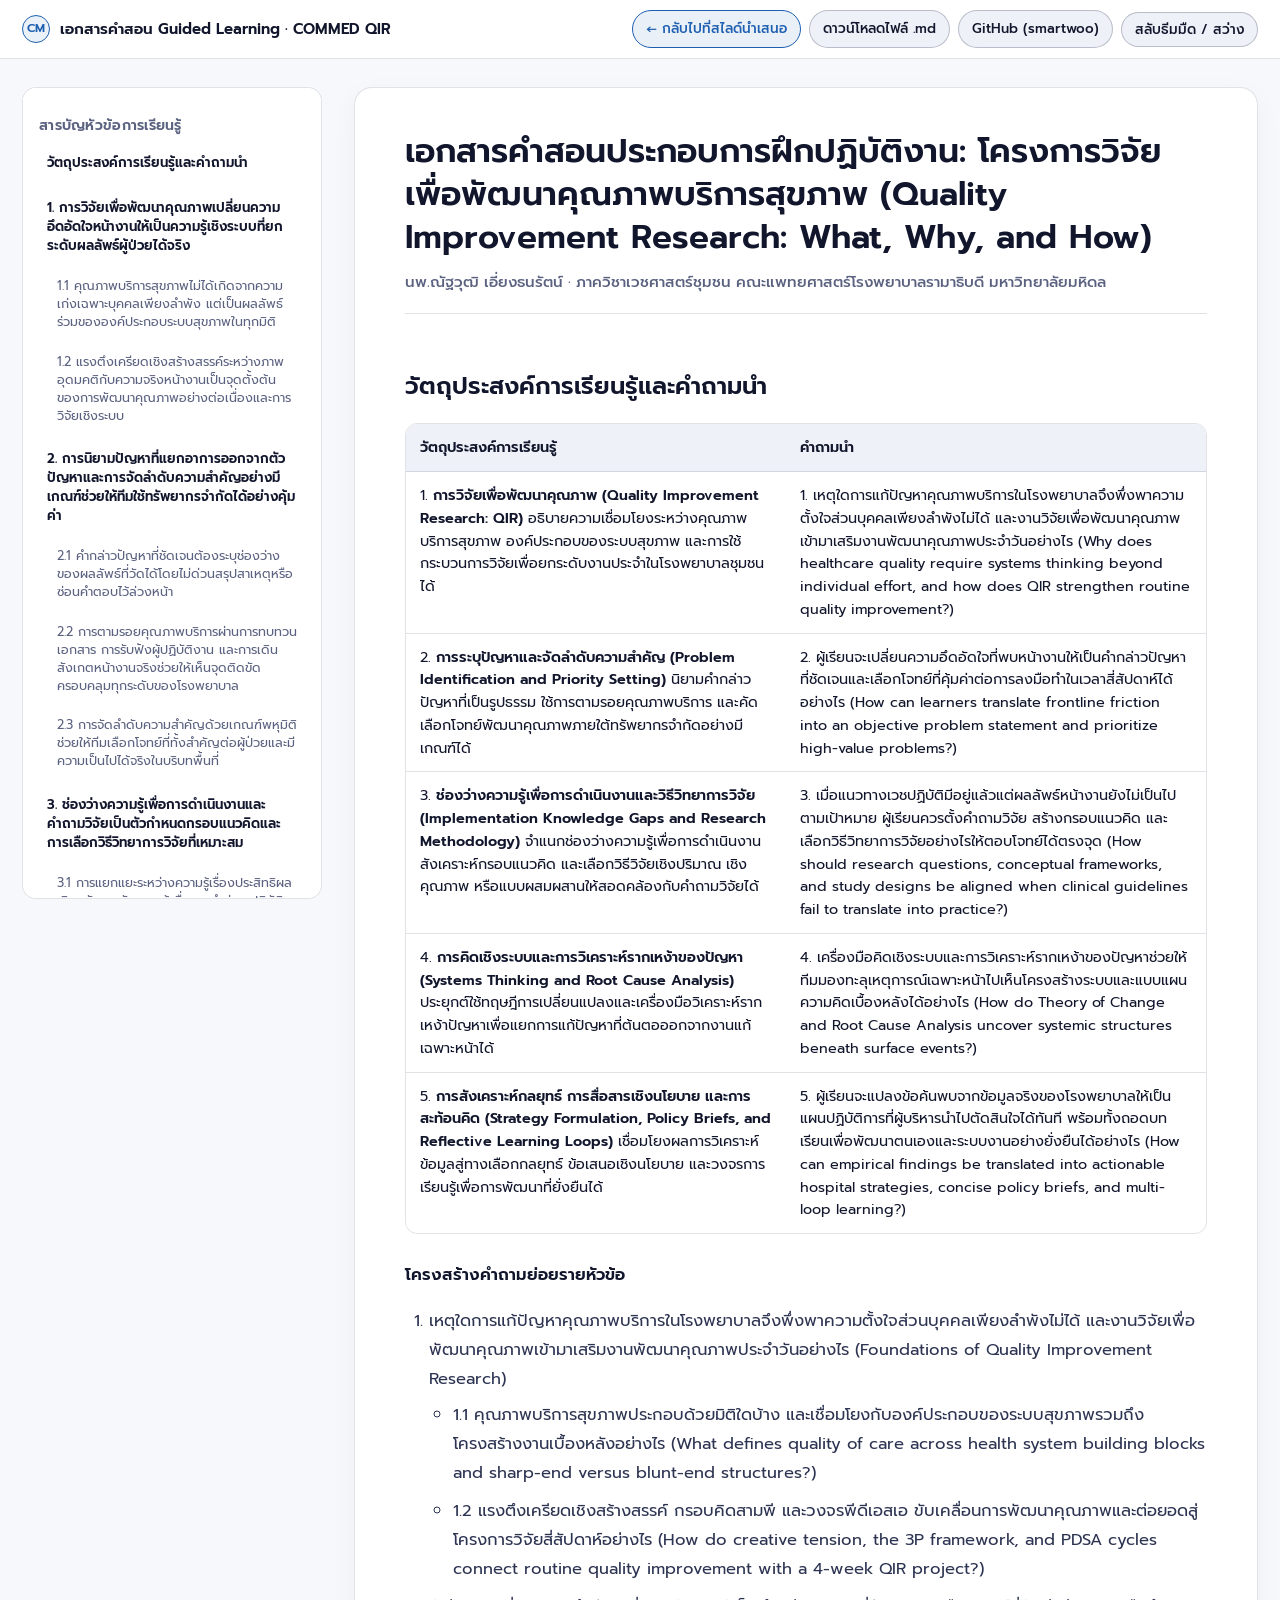
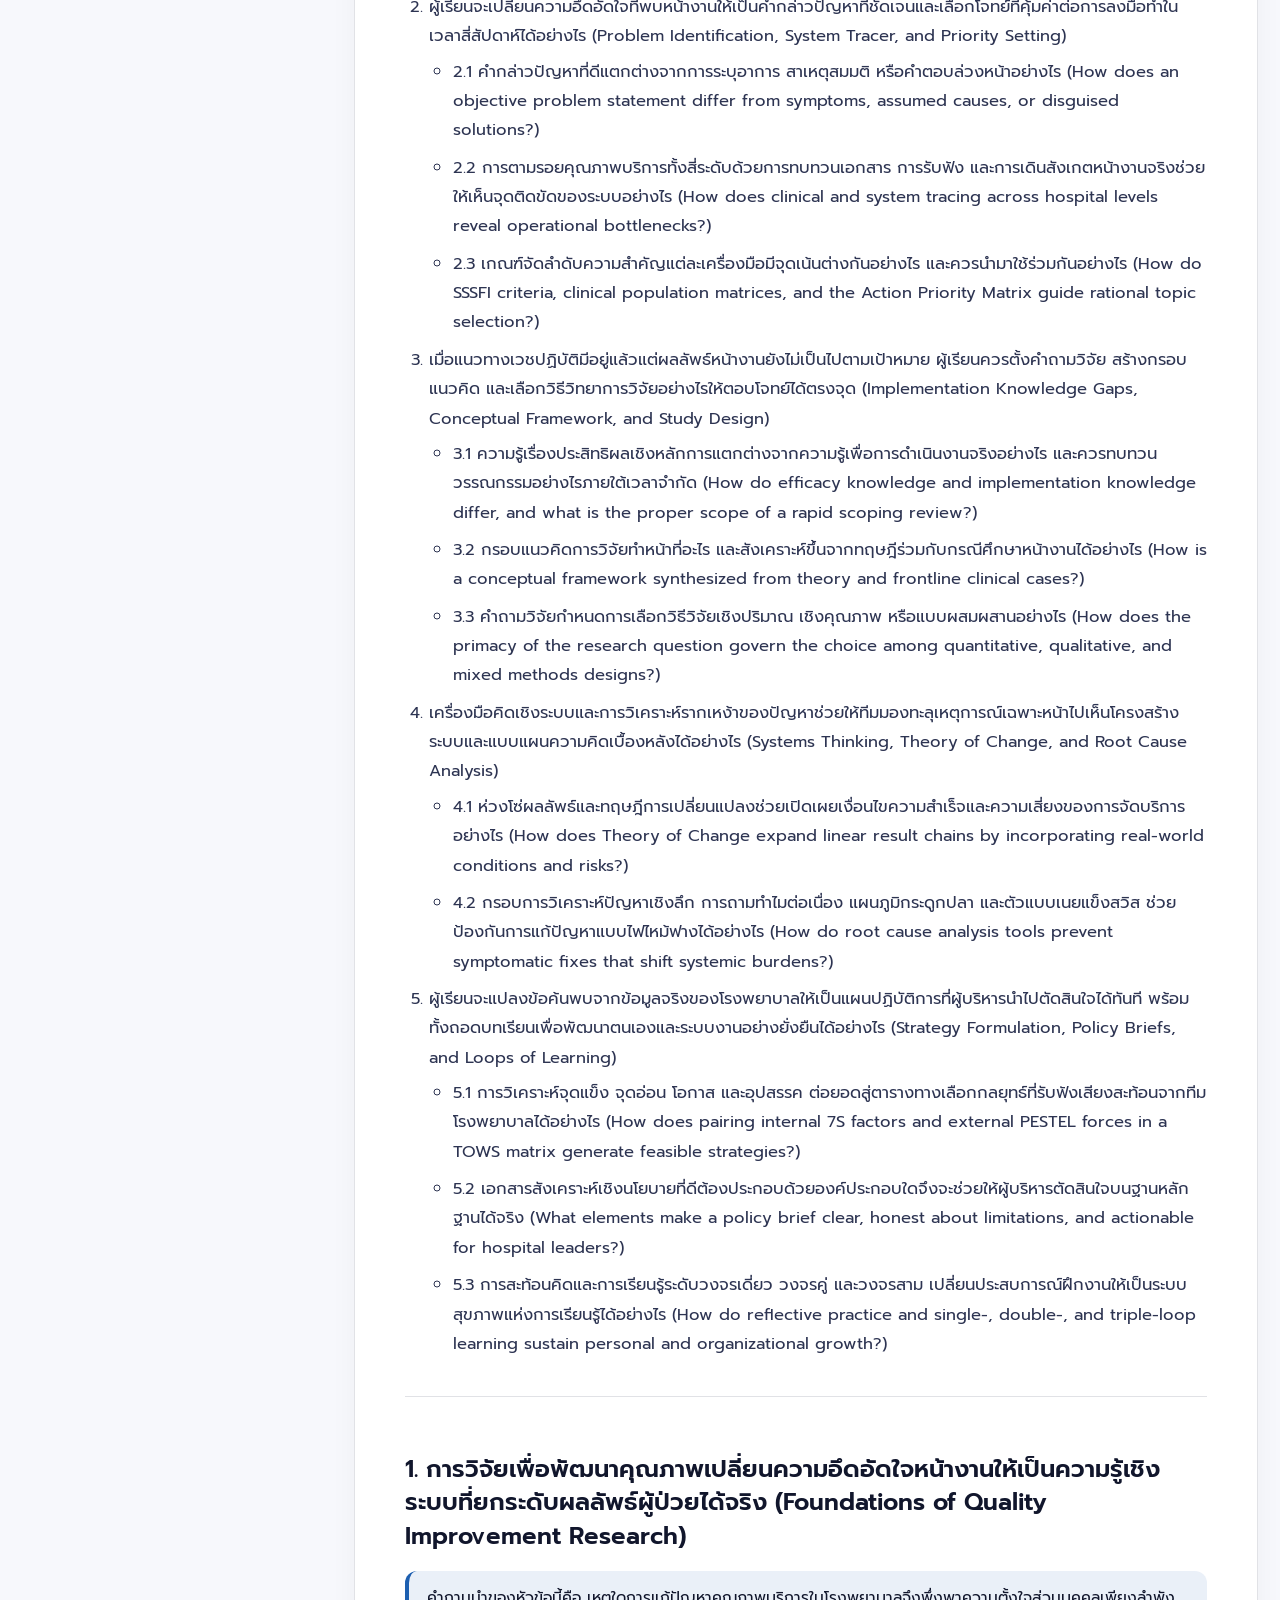
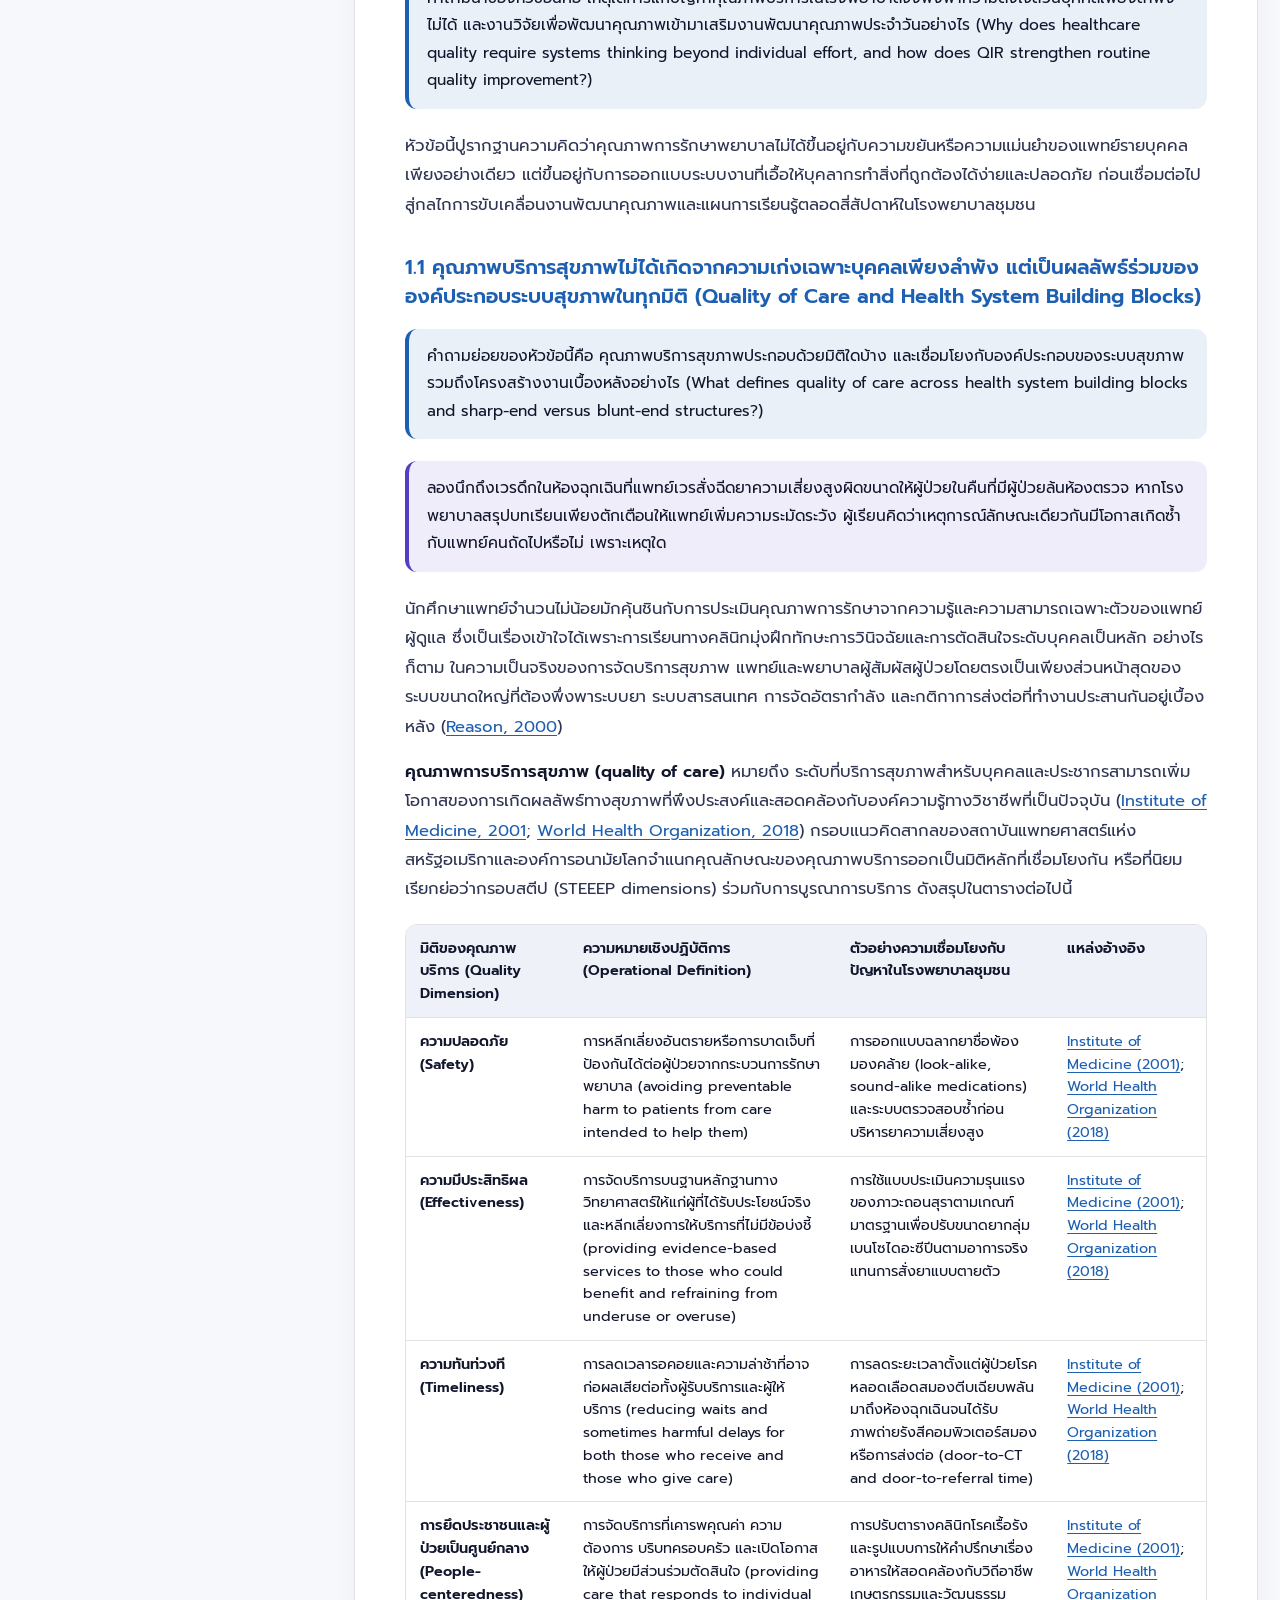
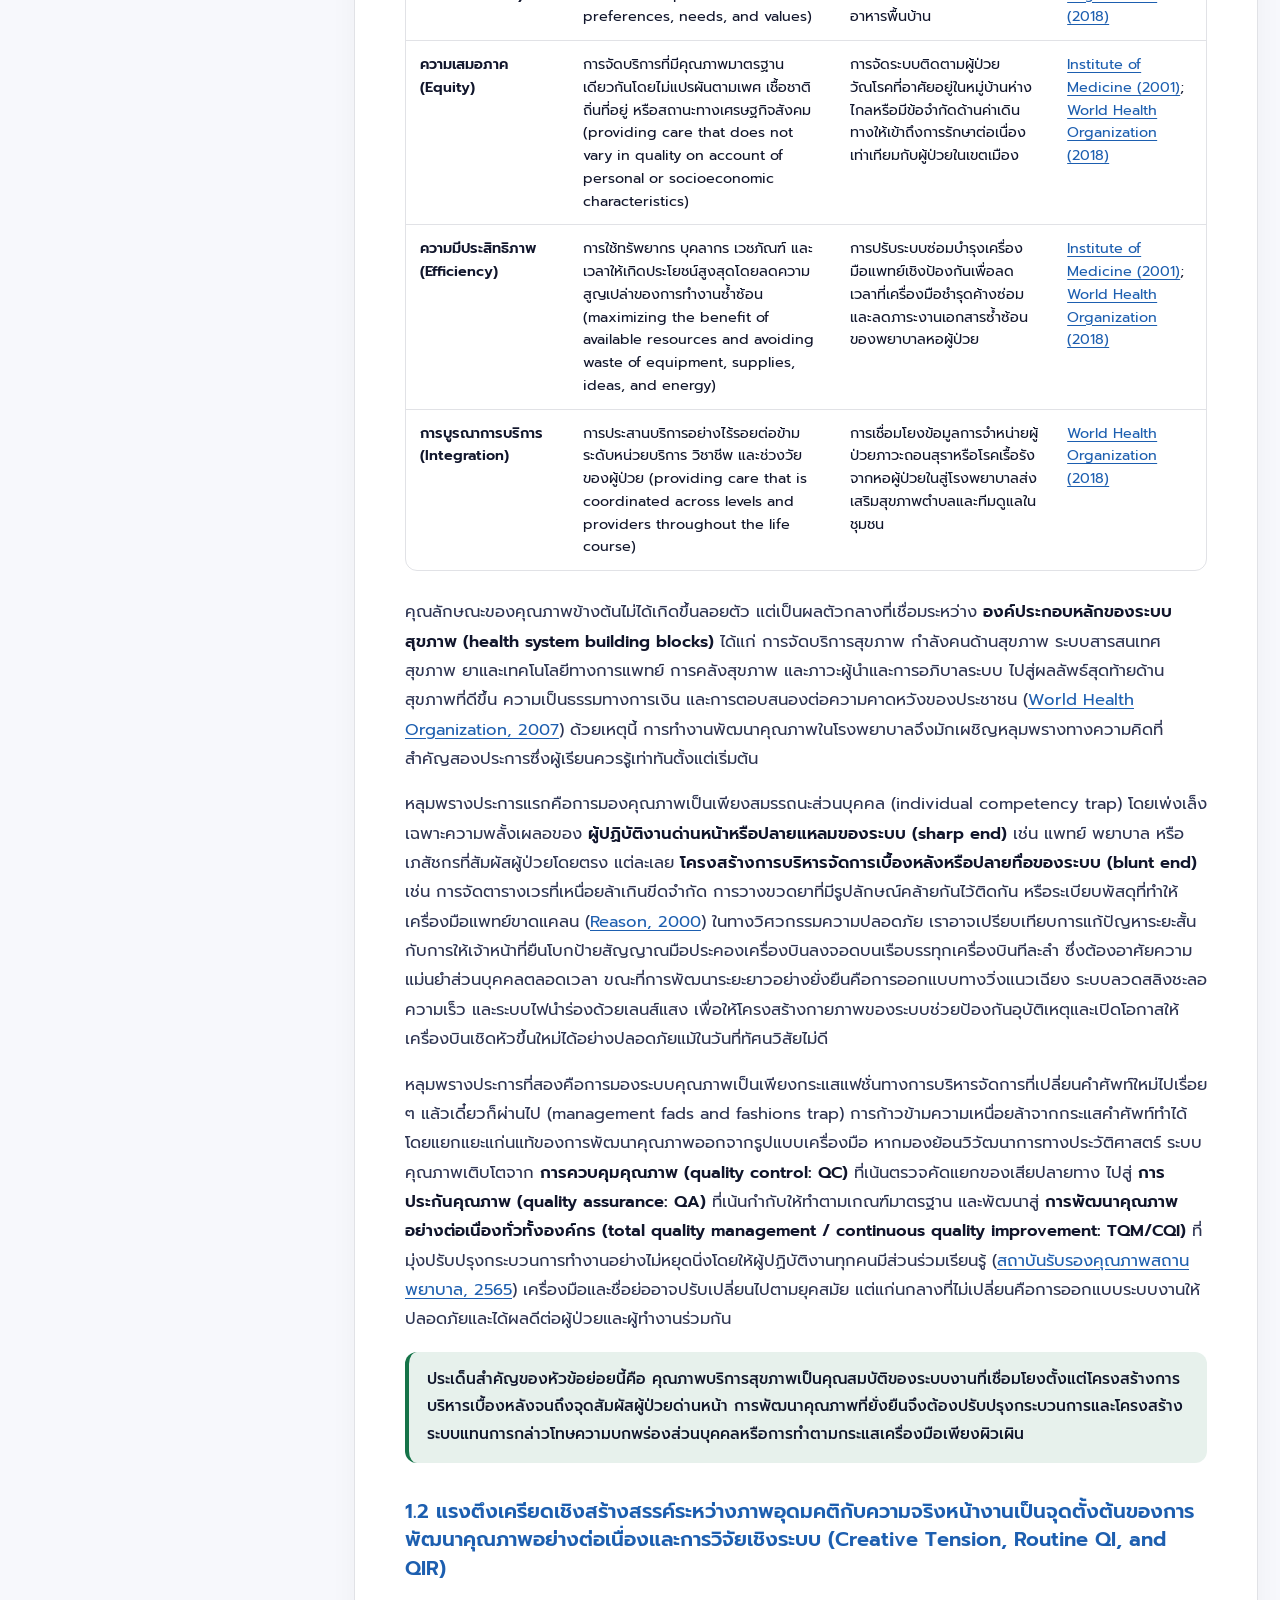
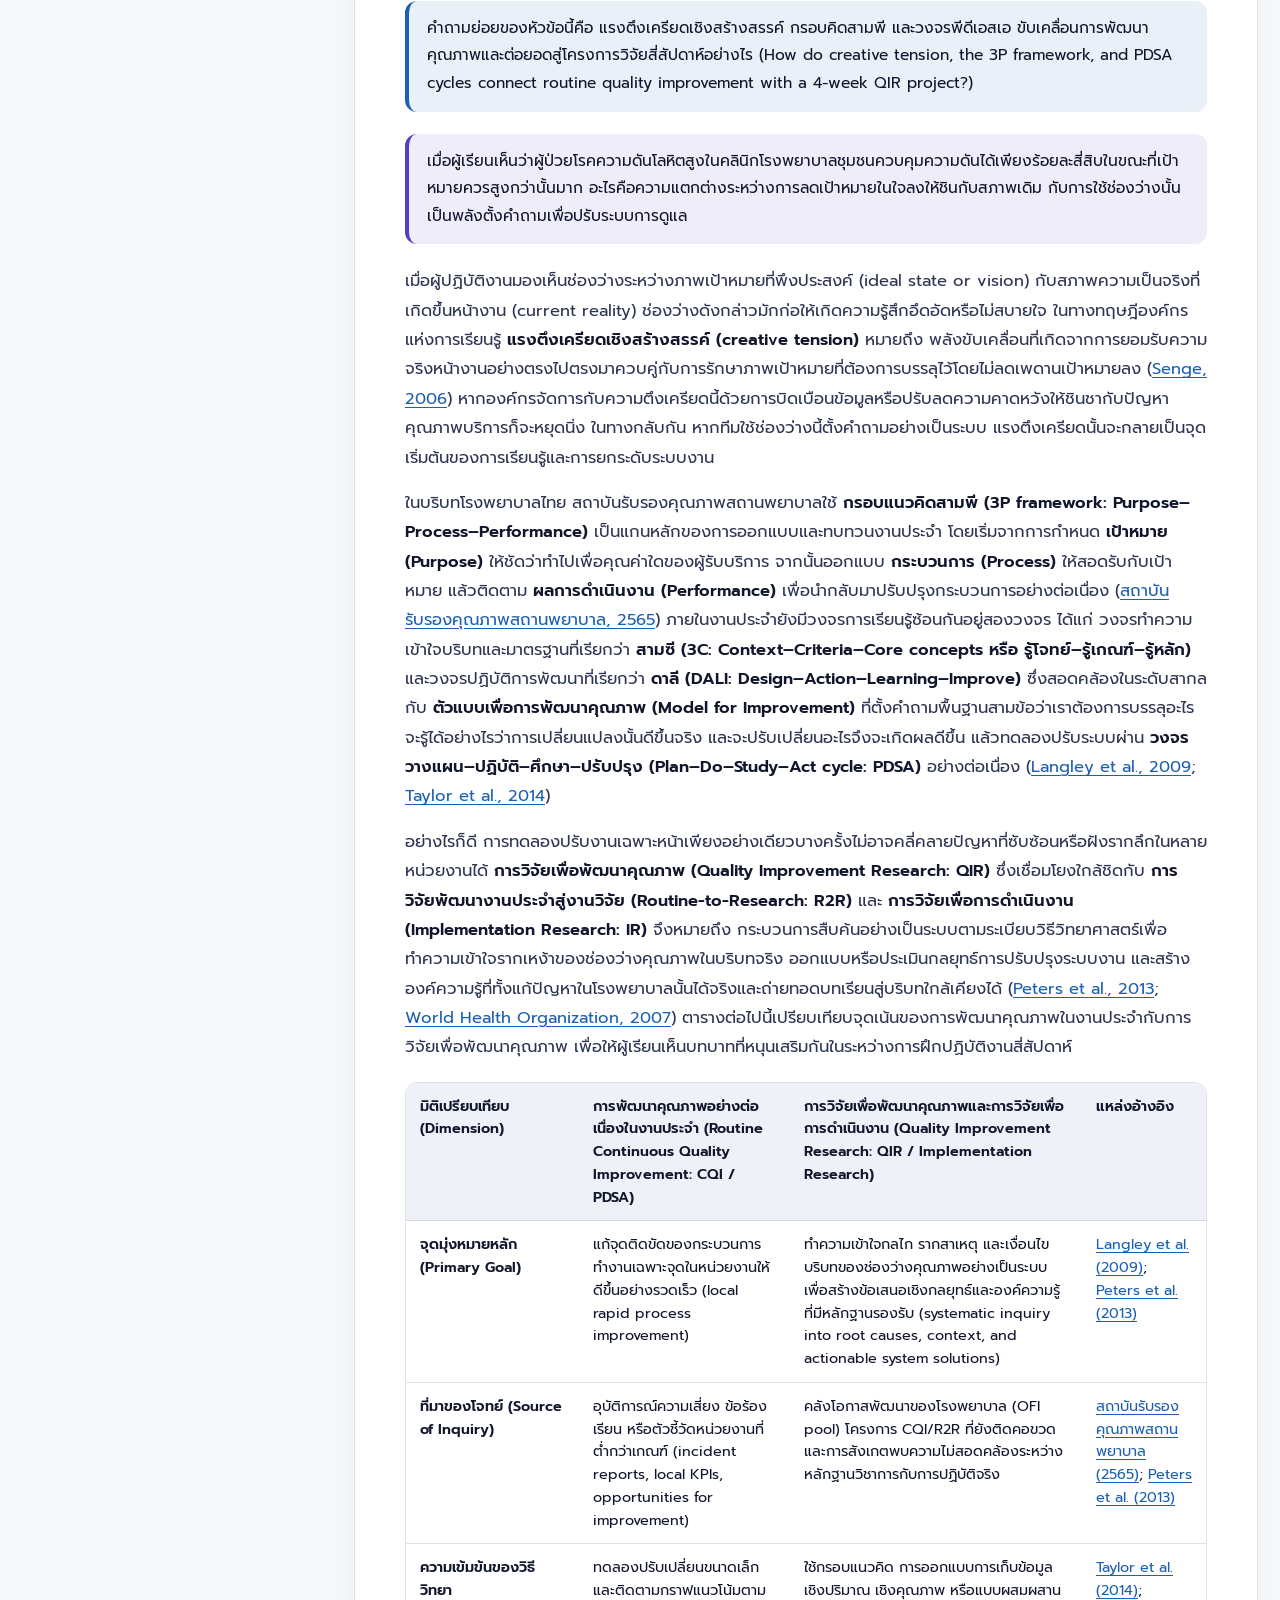
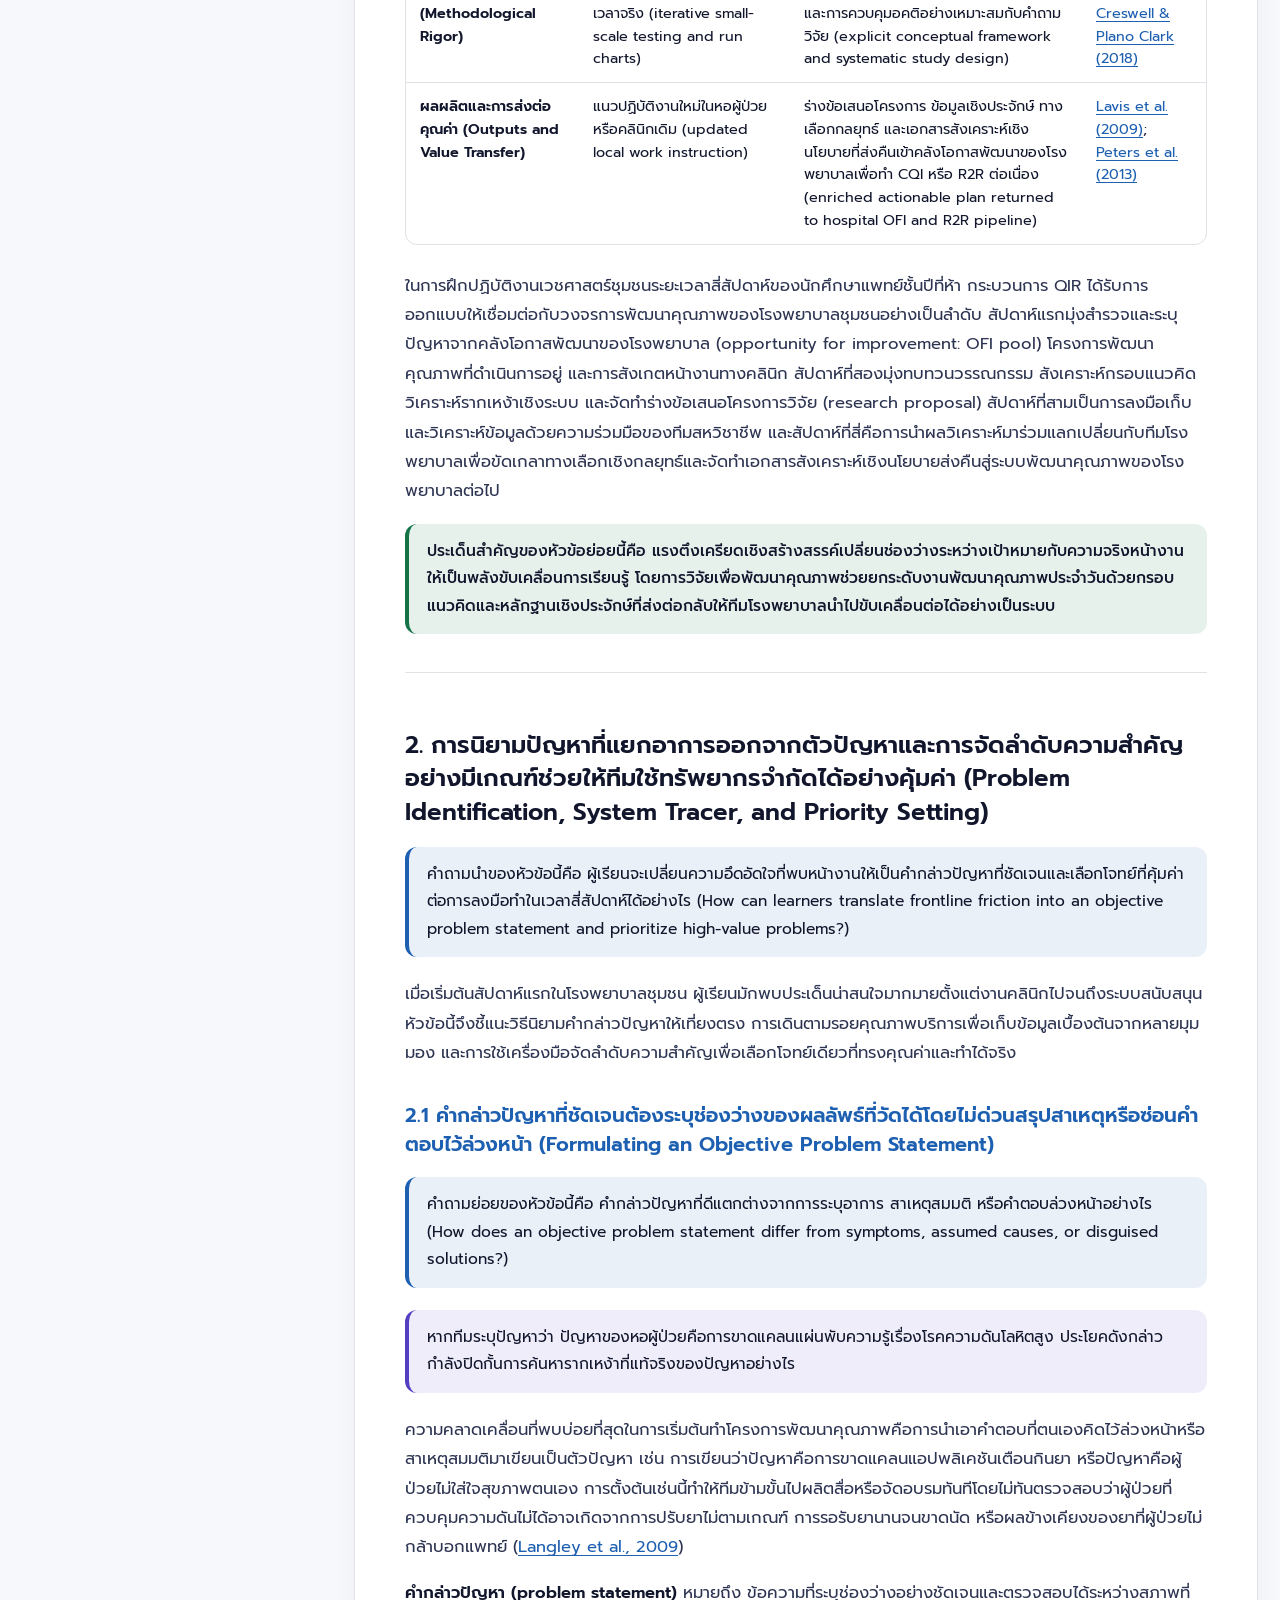
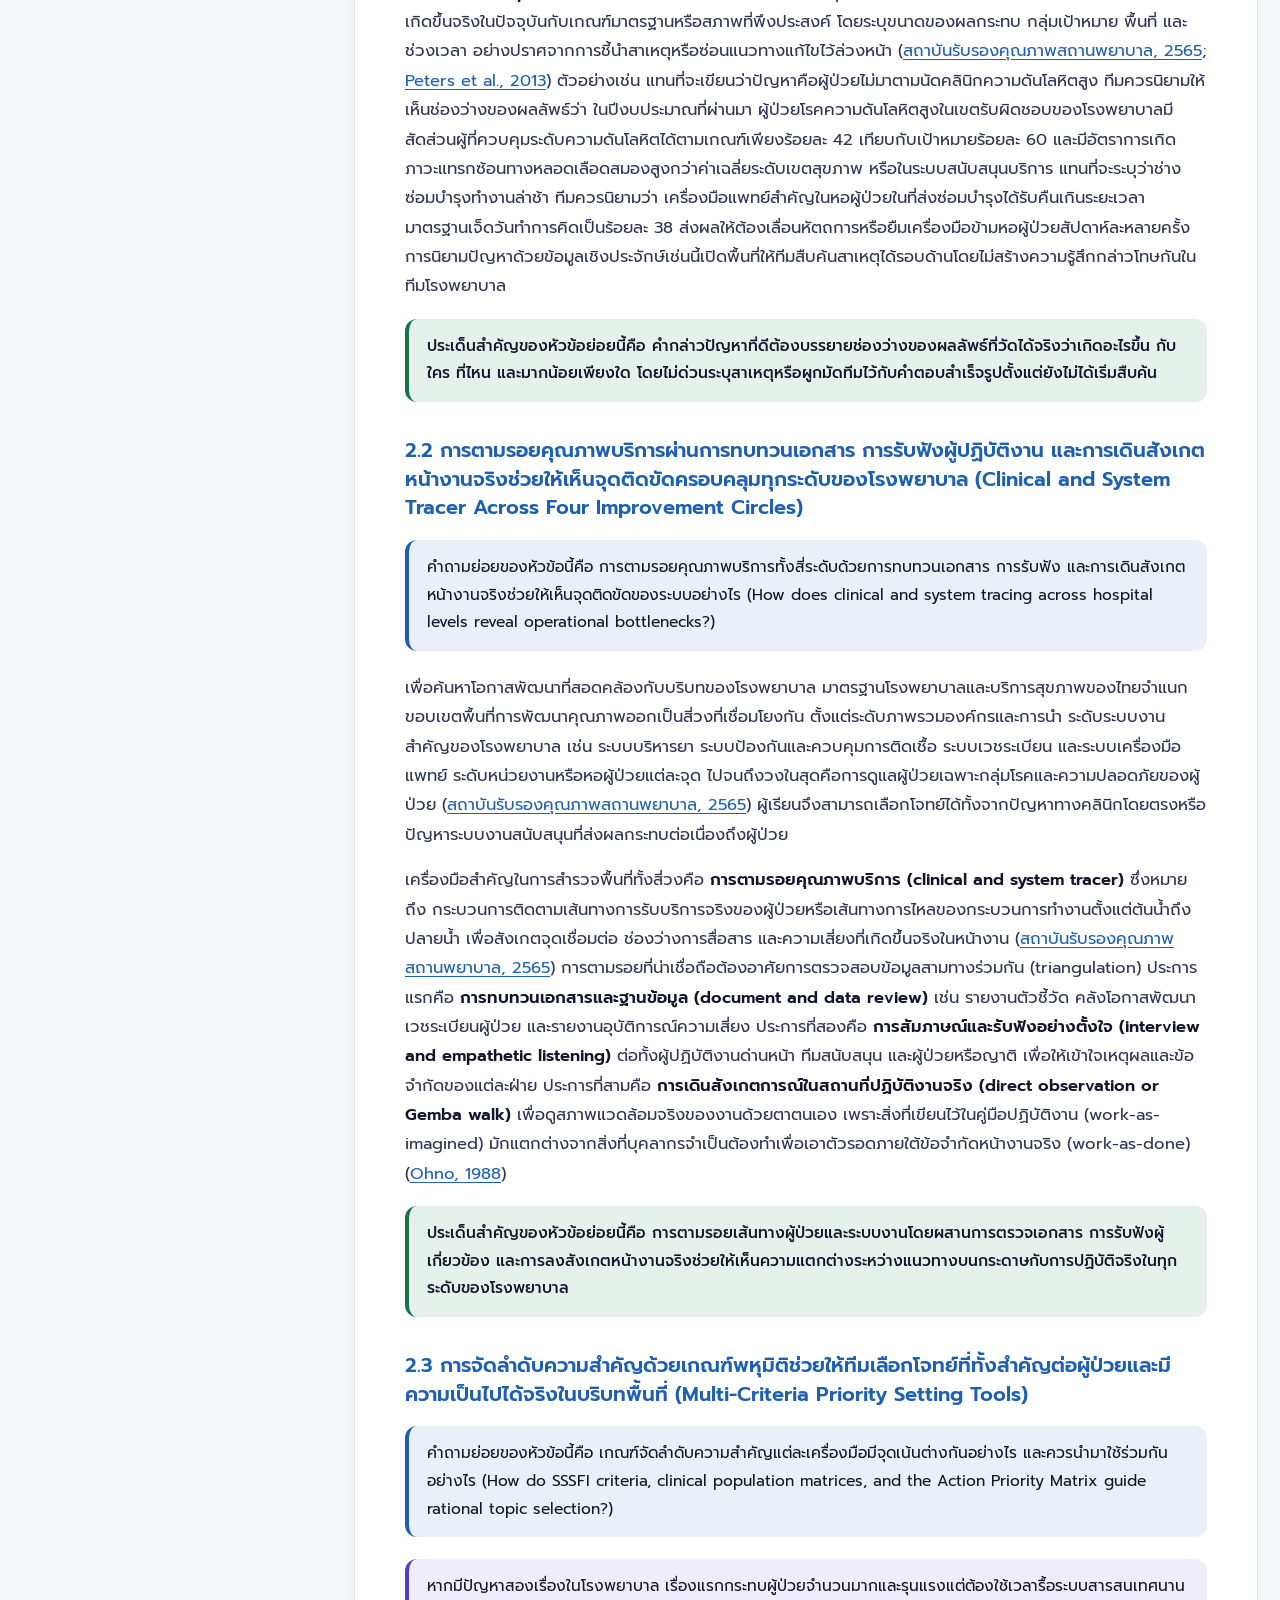
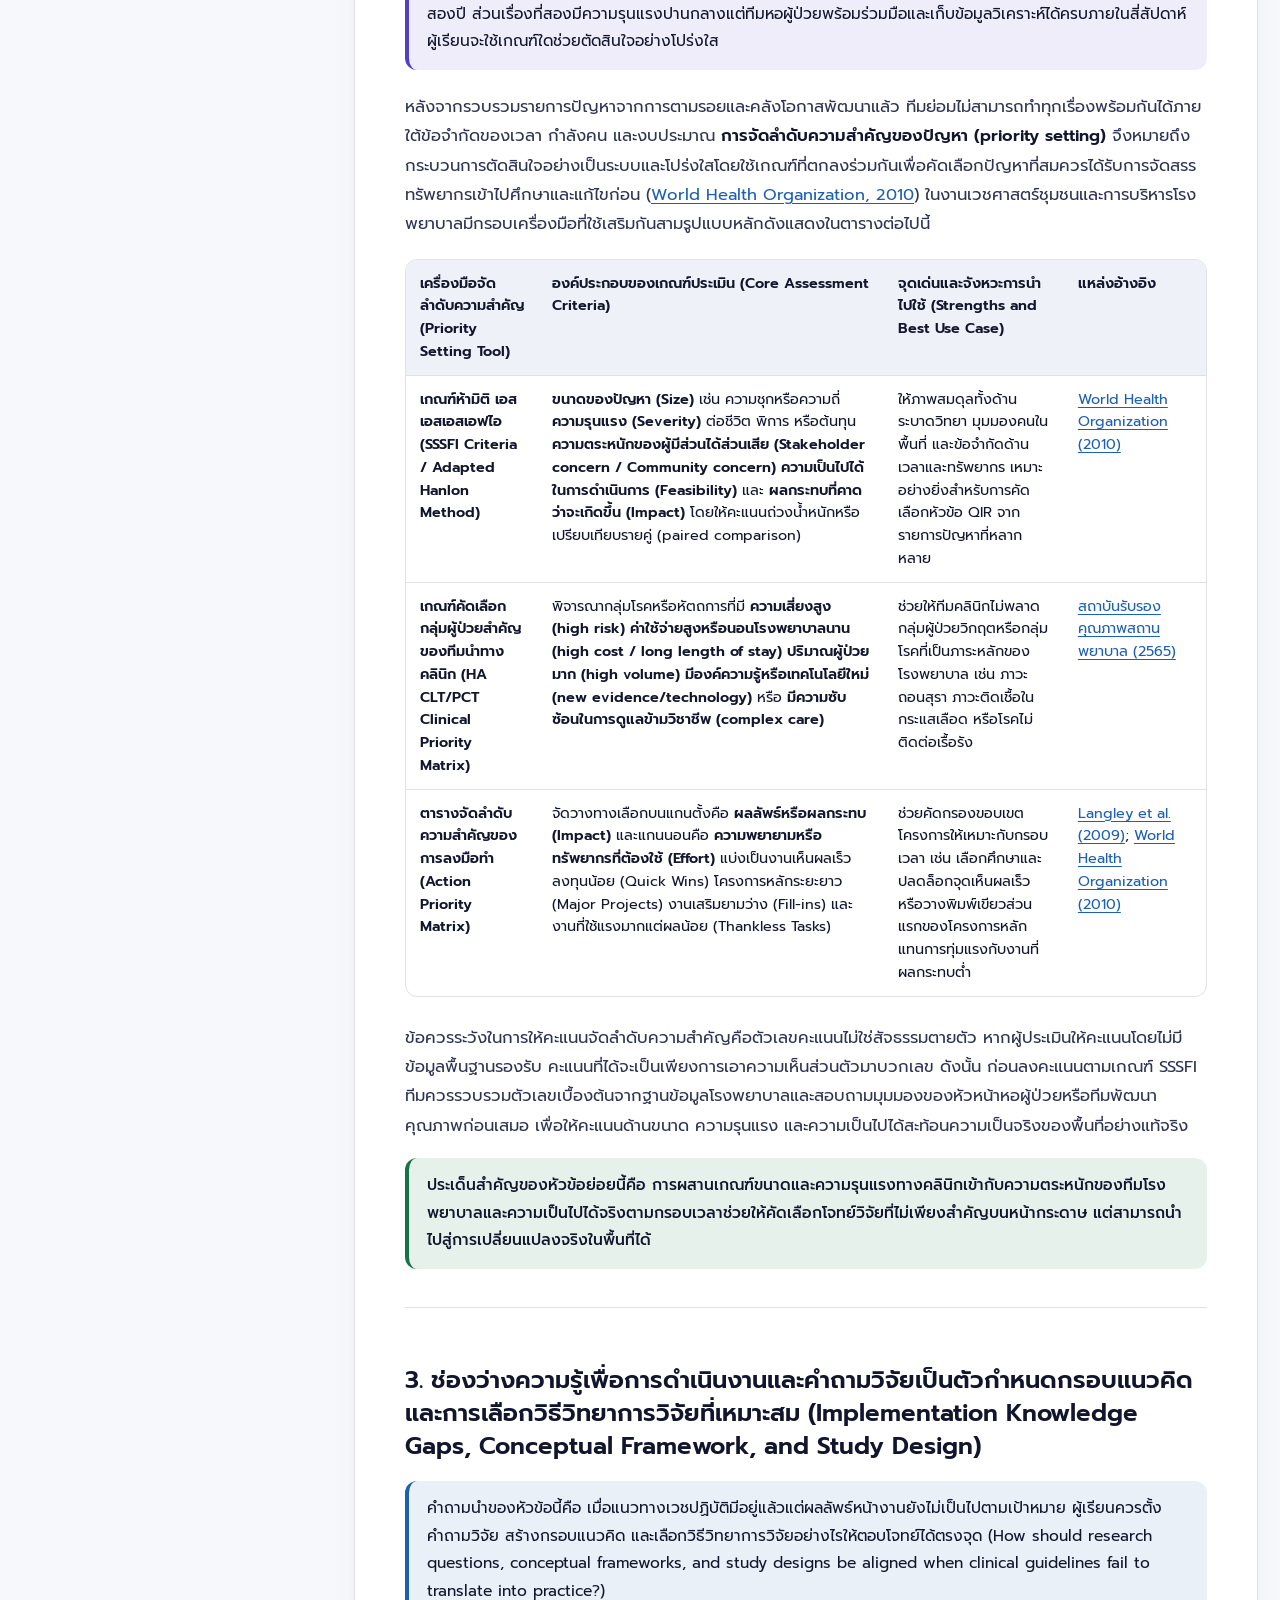
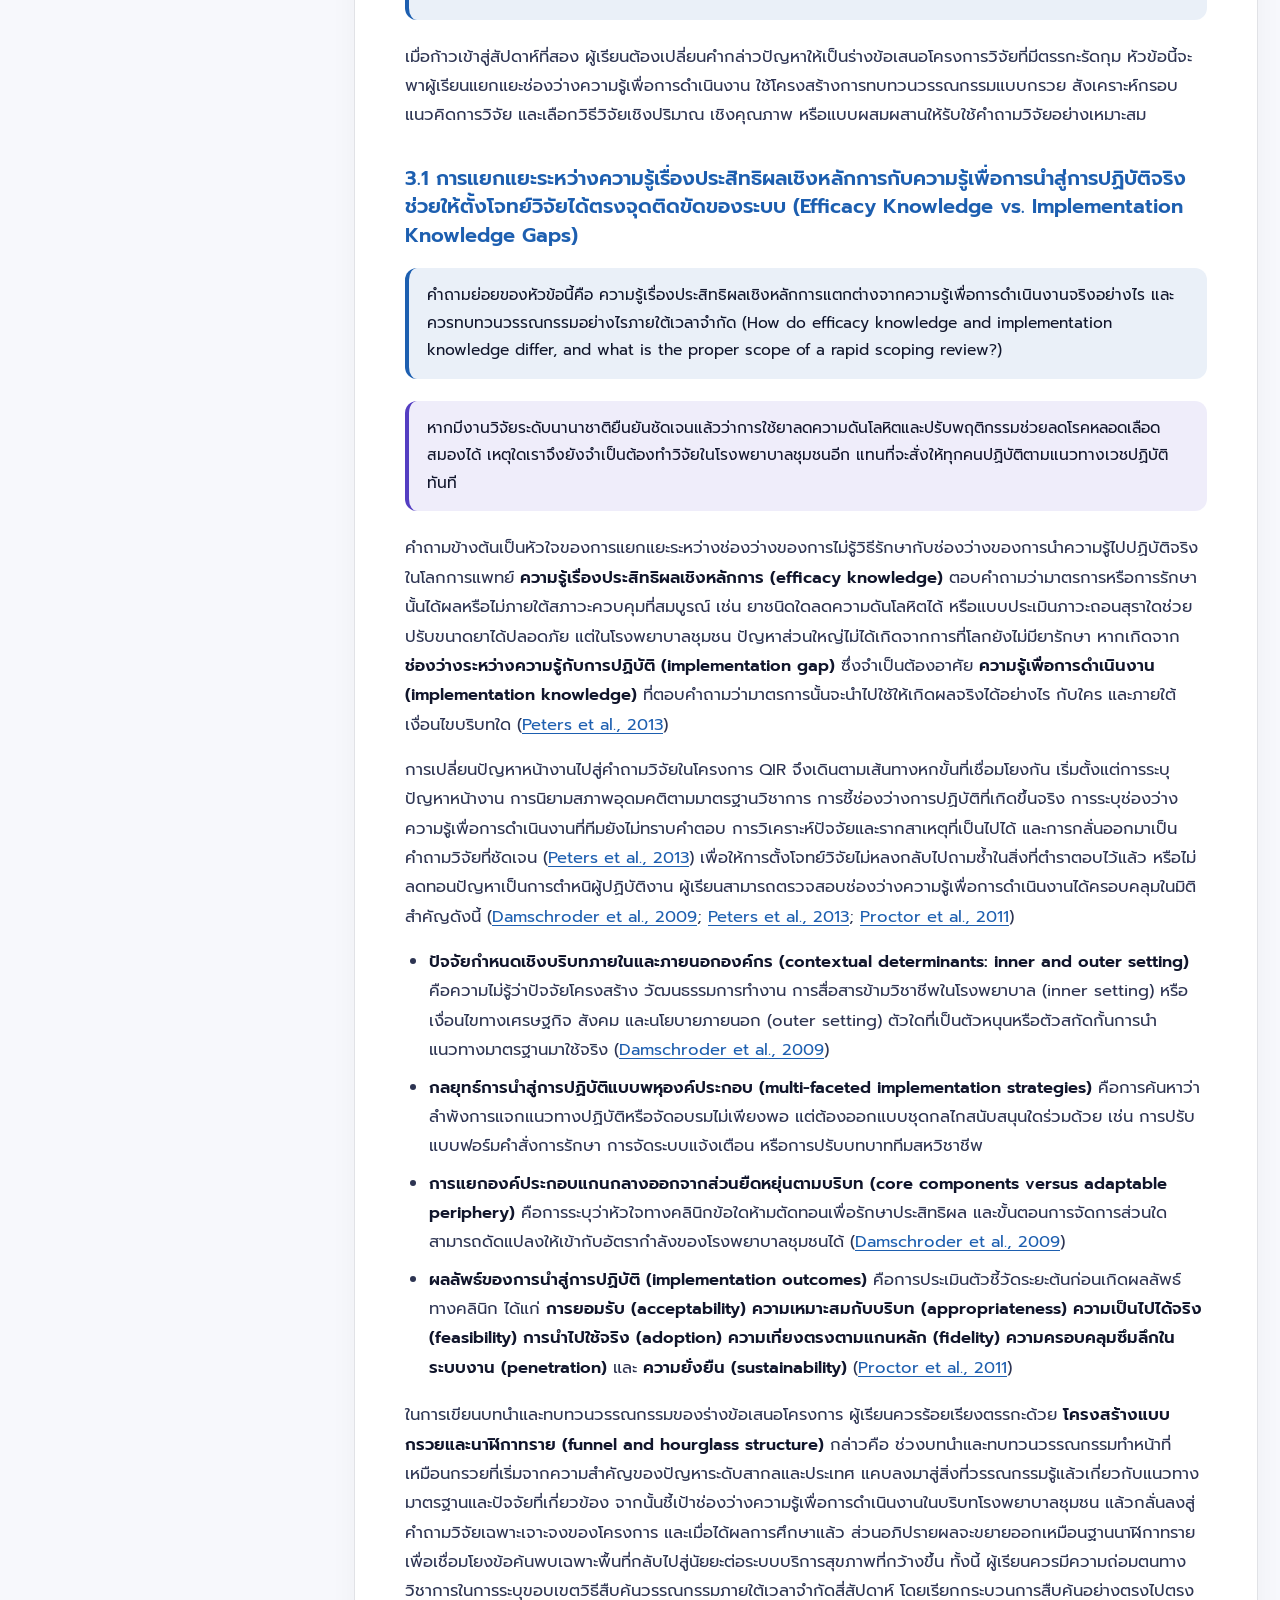
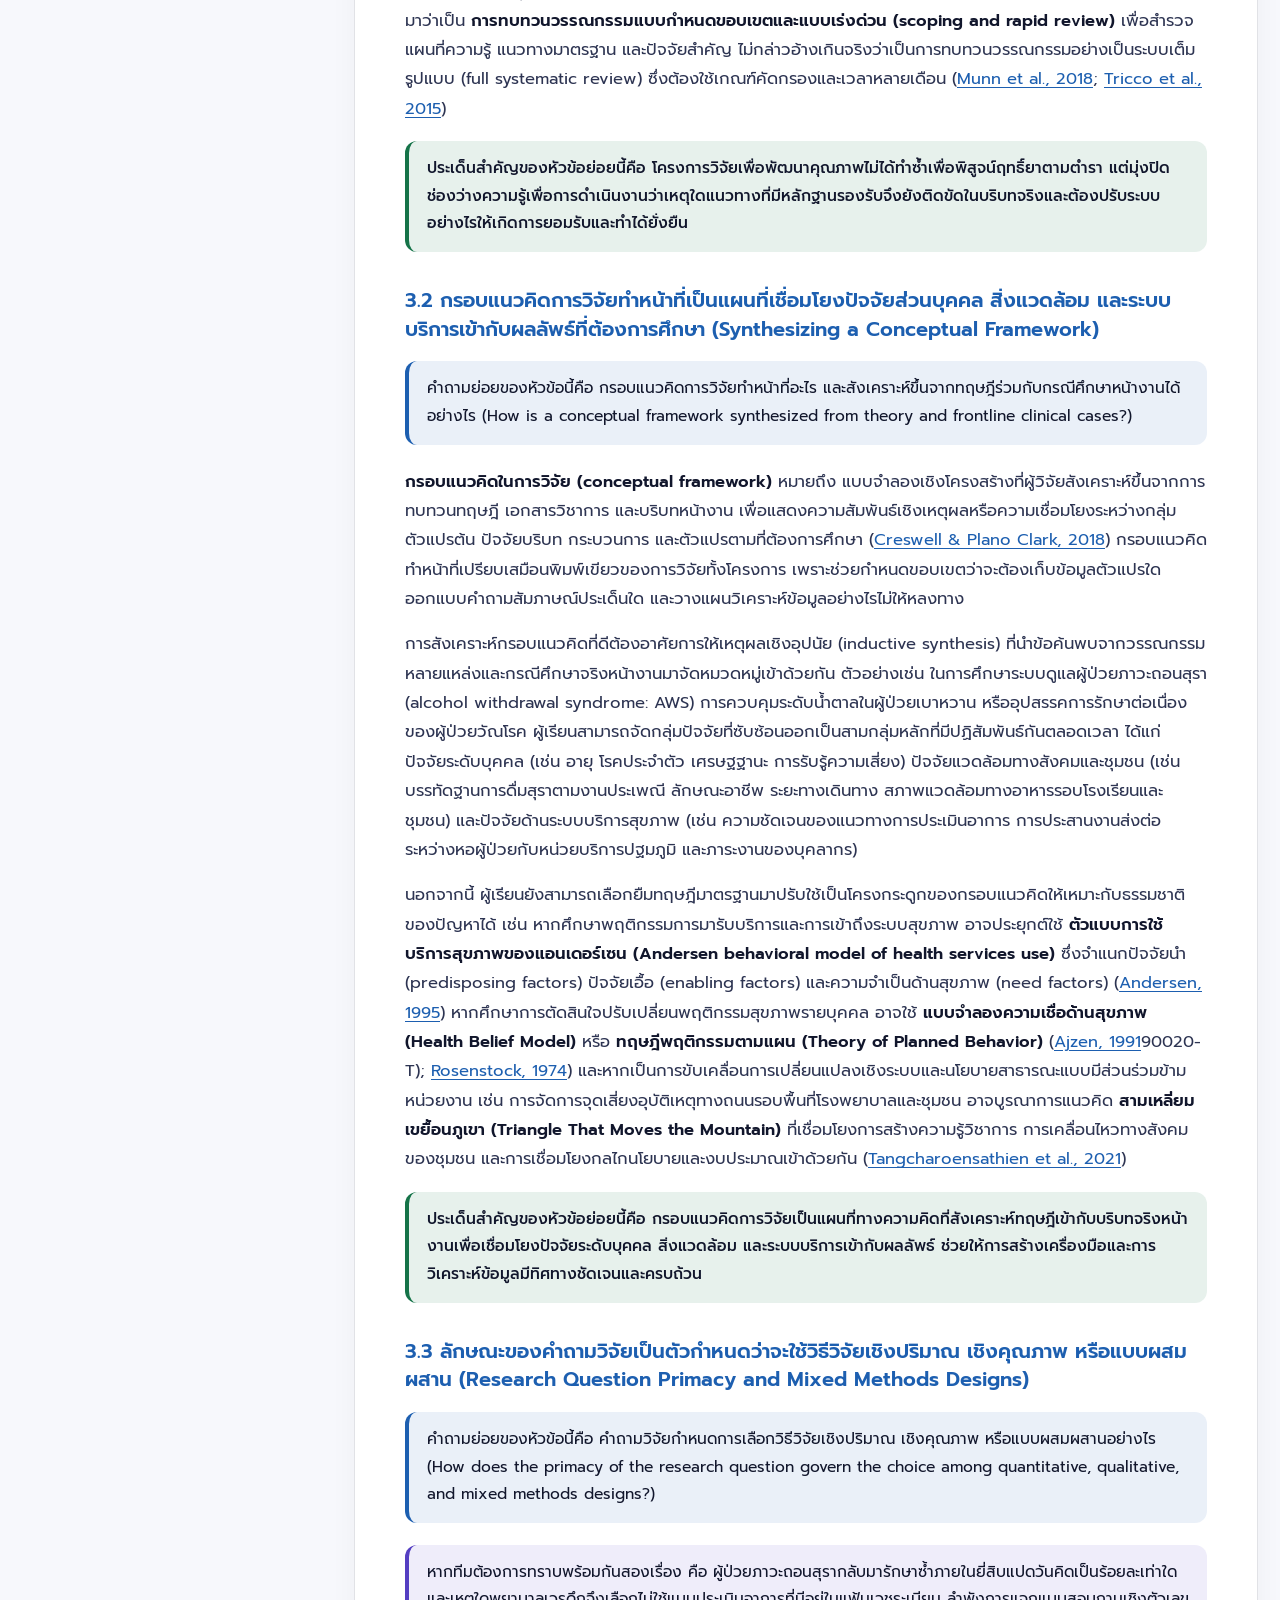
==== guide.html @ b0ba97cd "Add interactive Peitho QIR slide deck, 1-to-1 speaker notes, and Guided Learning textbook" ====
<!doctype html>
<html lang="th" data-theme="light">
<head>
<meta charset="utf-8">
<meta name="viewport" content="width=device-width,initial-scale=1">
<title>เอกสารคำสอน Guided Learning · โครงการวิจัยเพื่อพัฒนาคุณภาพบริการสุขภาพ (QIR)</title>
<meta name="description" content="เอกสารคำสอนแบบ Guided Learning ฉบับสมบูรณ์ รายวิชาเวชศาสตร์ชุมชน ชั้นปีที่ 5 ภาควิชาเวชศาสตร์ชุมชน คณะแพทยศาสตร์โรงพยาบาลรามาธิบดี มหาวิทยาลัยมหิดล">
<link rel="icon" href="data:image/svg+xml,%3Csvg xmlns='http://www.w3.org/2000/svg' viewBox='0 0 48 48'%3E%3Crect width='48' height='48' rx='12' fill='%2303040f'/%3E%3Ccircle cx='24' cy='24' r='14' fill='none' stroke='%23ffd05a' stroke-width='3.5'/%3E%3Cpath d='M16 25l5 5 11-12' fill='none' stroke='%23ff8f8a' stroke-width='3.8' stroke-linecap='round' stroke-linejoin='round'/%3E%3C/svg%3E">
<style>
@font-face { font-family: "Prompt"; font-weight: 300; font-display: swap; src: url("engine/fonts/Prompt-Light.ttf") format("truetype"); }
@font-face { font-family: "Prompt"; font-weight: 400; font-display: swap; src: url("engine/fonts/Prompt-Regular.ttf") format("truetype"); }
@font-face { font-family: "Prompt"; font-weight: 500; font-display: swap; src: url("engine/fonts/Prompt-Medium.ttf") format("truetype"); }
@font-face { font-family: "Prompt"; font-weight: 600; font-display: swap; src: url("engine/fonts/Prompt-SemiBold.ttf") format("truetype"); }

:root[data-theme="light"] {
  color-scheme: light;
  --bg: #f7f8fc;
  --paper: #ffffff;
  --surface: #eef1f8;
  --line: rgba(15, 23, 52, 0.12);
  --line-strong: rgba(15, 23, 52, 0.24);
  --text-1: #11162c;
  --text-2: #2d3452;
  --muted: #5b6280;
  --accent: #9a5b00;
  --accent-soft: rgba(184, 114, 0, 0.10);
  --p1: #1d5fb0;
  --p1-soft: rgba(29, 95, 176, 0.09);
  --p2: #543ec2;
  --p2-soft: rgba(84, 62, 194, 0.09);
  --good: #157348;
  --good-soft: rgba(21, 115, 72, 0.10);
}

:root[data-theme="dark"] {
  color-scheme: dark;
  --bg: #050714;
  --paper: #0d1024;
  --surface: #161b36;
  --line: rgba(255, 255, 255, 0.12);
  --line-strong: rgba(255, 255, 255, 0.24);
  --text-1: #f4f5fb;
  --text-2: #d2d5e8;
  --muted: #989eba;
  --accent: #ffd05a;
  --accent-soft: rgba(255, 208, 90, 0.13);
  --p1: #8cc2ff;
  --p1-soft: rgba(57, 135, 229, 0.18);
  --p2: #c0b8ff;
  --p2-soft: rgba(144, 133, 233, 0.18);
  --good: #62e2b0;
  --good-soft: rgba(47, 179, 131, 0.18);
}

* { box-sizing: border-box; }
html { scroll-behavior: smooth; font-family: "Prompt", -apple-system, BlinkMacSystemFont, "Segoe UI", sans-serif; }
body { margin: 0; background: var(--bg); color: var(--text-1); line-height: 1.78; font-size: 16.5px; }

.read-progress { position: fixed; top: 0; left: 0; right: 0; height: 3px; z-index: 60; background: transparent; }
.read-progress span { display: block; height: 100%; width: 0%; background: linear-gradient(90deg, #ff5cb8, #ff8f8a, #ffd250); }

.nav-bar {
  position: sticky; top: 0; z-index: 50;
  display: flex; align-items: center; justify-content: space-between; gap: 12px;
  padding: 10px 22px; background: var(--paper); border-bottom: 1px solid var(--line);
}
.nav-brand { font-weight: 600; font-size: 15px; color: var(--text-1); display: flex; align-items: center; gap: 10px; }
.nav-crest {
  display: inline-flex; align-items: center; justify-content: center;
  width: 28px; height: 28px; border-radius: 50%; background: var(--p1-soft);
  border: 1px solid var(--p1); color: var(--p1); font-size: 12px; font-weight: 600;
}
.nav-actions { display: flex; align-items: center; gap: 8px; flex-wrap: wrap; }
.btn-chip {
  display: inline-flex; align-items: center; gap: 6px;
  padding: 6px 13px; border-radius: 999px; border: 1px solid var(--line-strong);
  background: var(--surface); color: var(--text-1); text-decoration: none;
  font-family: inherit; font-size: 13.5px; font-weight: 500; cursor: pointer;
}
.btn-chip:hover { border-color: var(--p1); color: var(--p1); }
.btn-chip--primary { background: var(--p1-soft); border-color: var(--p1); color: var(--p1); }

.layout {
  max-width: 1320px; margin: 0 auto; padding: 28px 22px 80px;
  display: grid; grid-template-columns: 300px minmax(0, 1fr); gap: 32px; align-items: start;
}
.toc-panel {
  position: sticky; top: 68px; max-height: calc(100vh - 88px); overflow-y: auto;
  background: var(--paper); border: 1px solid var(--line); border-radius: 14px; padding: 16px 16px 20px;
}
.toc-panel h2 { margin: 0 0 10px; font-size: 14px; font-weight: 600; color: var(--muted); letter-spacing: .02em; }
.toc-panel ul { list-style: none; margin: 0; padding: 0; display: flex; flex-direction: column; gap: 4px; }
.toc-panel a {
  display: block; text-decoration: none; color: var(--text-2); font-size: 13.2px; line-height: 1.42;
  padding: 5px 8px; border-radius: 7px;
}
.toc-panel a:hover { background: var(--surface); color: var(--p1); }
.toc-h2 a { font-weight: 600; color: var(--text-1); margin-top: 4px; }
.toc-h3 a { padding-left: 18px; font-weight: 400; font-size: 12.6px; color: var(--muted); }

.doc-paper {
  background: var(--paper); border: 1px solid var(--line); border-radius: 18px;
  padding: 42px 50px; min-width: 0; box-shadow: 0 8px 28px rgba(0, 0, 0, 0.04);
}
.doc-title { font-size: clamp(24px, 2.6vw, 33px); line-height: 1.3; margin: 0 0 10px; font-weight: 600; }
.doc-byline { margin: 0 0 28px; color: var(--muted); font-size: 15px; font-weight: 500; padding-bottom: 18px; border-bottom: 1px solid var(--line); }

h2 { font-size: clamp(20px, 2vw, 24px); line-height: 1.38; margin: 44px 0 16px; padding-top: 12px; font-weight: 600; color: var(--text-1); scroll-margin-top: 76px; }
h3 { font-size: clamp(17.5px, 1.6vw, 20px); line-height: 1.44; margin: 34px 0 14px; font-weight: 600; color: var(--p1); scroll-margin-top: 76px; }
p { margin: 0 0 16px; color: var(--text-2); text-align: left; }
strong { color: var(--text-1); font-weight: 600; }
a { color: var(--p1); text-decoration: underline; text-underline-offset: 3px; }
code { font-family: ui-monospace, SFMono-Regular, Menlo, monospace; font-size: 0.9em; background: var(--surface); padding: 2px 6px; border-radius: 5px; color: var(--text-1); }
hr { border: 0; border-top: 1px solid var(--line); margin: 38px 0; }

ol, ul { margin: 0 0 18px; padding-left: 24px; color: var(--text-2); }
li { margin-bottom: 8px; }
li ul { margin-top: 6px; margin-bottom: 6px; }

.callout {
  margin: 18px 0 22px; padding: 14px 18px; border-radius: 12px;
  border-left: 4px solid var(--p1); background: var(--p1-soft);
}
.callout p { margin: 0; color: var(--text-1); font-size: 15.5px; }
.callout--socratic { border-left-color: var(--p2); background: var(--p2-soft); }
.callout--takeaway { border-left-color: var(--good); background: var(--good-soft); font-weight: 500; }

.table-wrap { overflow-x: auto; margin: 20px 0 26px; border: 1px solid var(--line); border-radius: 12px; }
table { width: 100%; border-collapse: collapse; font-size: 14.4px; line-height: 1.58; min-width: 640px; }
th, td { padding: 12px 14px; text-align: left; vertical-align: top; border-bottom: 1px solid var(--line); }
th { background: var(--surface); color: var(--text-1); font-weight: 600; }
tr:last-child td { border-bottom: 0; }

.answers-toolbar { margin: 8px 0 16px; display: flex; justify-content: flex-end; }
.answer-card {
  border: 1px solid var(--line-strong); border-radius: 12px; background: var(--surface);
  margin-bottom: 12px; overflow: hidden;
}
.answer-card summary {
  cursor: pointer; padding: 12px 16px; font-weight: 600; color: var(--text-1);
  display: flex; align-items: center; justify-content: space-between; list-style: none;
}
.answer-card summary::-webkit-details-marker { display: none; }
.answer-card summary span { font-size: 12.5px; font-weight: 400; color: var(--muted); }
.answer-card[open] summary { border-bottom: 1px solid var(--line); background: var(--accent-soft); color: var(--accent); }
.answer-card__body { padding: 14px 18px; background: var(--paper); }
.answer-card__body p { margin: 0; }

.ref-item { padding-left: 28px; text-indent: -28px; font-size: 14.5px; line-height: 1.65; margin-bottom: 12px; word-break: break-word; }

@media (max-width: 980px) {
  .layout { grid-template-columns: minmax(0, 1fr); padding: 16px 14px 60px; }
  .toc-panel { position: static; max-height: none; }
  .doc-paper { padding: 24px 20px; }
}
</style>
</head>
<body>
<div class="read-progress" aria-hidden="true"><span id="read-bar"></span></div>
<header class="nav-bar">
  <div class="nav-brand">
    <span class="nav-crest">CM</span>
    <span>เอกสารคำสอน Guided Learning · COMMED QIR</span>
  </div>
  <div class="nav-actions">
    <a class="btn-chip btn-chip--primary" href="index.html#s1">← กลับไปที่สไลด์นำเสนอ</a>
    <a class="btn-chip" href="QIR_Guided_Learning_Teaching_Document.md" download>ดาวน์โหลดไฟล์ .md</a>
    <a class="btn-chip" href="https://github.com/smartwoo/qir-slides" target="_blank" rel="noopener">GitHub (smartwoo)</a>
    <button type="button" class="btn-chip" id="theme-btn">สลับธีมมืด / สว่าง</button>
  </div>
</header>

<div class="layout">
  <nav class="toc-panel" aria-label="สารบัญเอกสารคำสอน">
    <h2>สารบัญหัวข้อการเรียนรู้</h2>
    <ul>
      <li class="toc-h2"><a href="#sec-2">วัตถุประสงค์การเรียนรู้และคำถามนำ</a></li>
<li class="toc-h2"><a href="#sec-3">1. การวิจัยเพื่อพัฒนาคุณภาพเปลี่ยนความอึดอัดใจหน้างานให้เป็นความรู้เชิงระบบที่ยกระดับผลลัพธ์ผู้ป่วยได้จริง</a></li>
<li class="toc-h3"><a href="#sec-4">1.1 คุณภาพบริการสุขภาพไม่ได้เกิดจากความเก่งเฉพาะบุคคลเพียงลำพัง แต่เป็นผลลัพธ์ร่วมขององค์ประกอบระบบสุขภาพในทุกมิติ</a></li>
<li class="toc-h3"><a href="#sec-5">1.2 แรงตึงเครียดเชิงสร้างสรรค์ระหว่างภาพอุดมคติกับความจริงหน้างานเป็นจุดตั้งต้นของการพัฒนาคุณภาพอย่างต่อเนื่องและการวิจัยเชิงระบบ</a></li>
<li class="toc-h2"><a href="#sec-6">2. การนิยามปัญหาที่แยกอาการออกจากตัวปัญหาและการจัดลำดับความสำคัญอย่างมีเกณฑ์ช่วยให้ทีมใช้ทรัพยากรจำกัดได้อย่างคุ้มค่า</a></li>
<li class="toc-h3"><a href="#sec-7">2.1 คำกล่าวปัญหาที่ชัดเจนต้องระบุช่องว่างของผลลัพธ์ที่วัดได้โดยไม่ด่วนสรุปสาเหตุหรือซ่อนคำตอบไว้ล่วงหน้า</a></li>
<li class="toc-h3"><a href="#sec-8">2.2 การตามรอยคุณภาพบริการผ่านการทบทวนเอกสาร การรับฟังผู้ปฏิบัติงาน และการเดินสังเกตหน้างานจริงช่วยให้เห็นจุดติดขัดครอบคลุมทุกระดับของโรงพยาบาล</a></li>
<li class="toc-h3"><a href="#sec-9">2.3 การจัดลำดับความสำคัญด้วยเกณฑ์พหุมิติช่วยให้ทีมเลือกโจทย์ที่ทั้งสำคัญต่อผู้ป่วยและมีความเป็นไปได้จริงในบริบทพื้นที่</a></li>
<li class="toc-h2"><a href="#sec-10">3. ช่องว่างความรู้เพื่อการดำเนินงานและคำถามวิจัยเป็นตัวกำหนดกรอบแนวคิดและการเลือกวิธีวิทยาการวิจัยที่เหมาะสม</a></li>
<li class="toc-h3"><a href="#sec-11">3.1 การแยกแยะระหว่างความรู้เรื่องประสิทธิผลเชิงหลักการกับความรู้เพื่อการนำสู่การปฏิบัติจริงช่วยให้ตั้งโจทย์วิจัยได้ตรงจุดติดขัดของระบบ</a></li>
<li class="toc-h3"><a href="#sec-12">3.2 กรอบแนวคิดการวิจัยทำหน้าที่เป็นแผนที่เชื่อมโยงปัจจัยส่วนบุคคล สิ่งแวดล้อม และระบบบริการเข้ากับผลลัพธ์ที่ต้องการศึกษา</a></li>
<li class="toc-h3"><a href="#sec-13">3.3 ลักษณะของคำถามวิจัยเป็นตัวกำหนดว่าจะใช้วิธีวิจัยเชิงปริมาณ เชิงคุณภาพ หรือแบบผสมผสาน</a></li>
<li class="toc-h2"><a href="#sec-14">4. การวิเคราะห์ระบบและรากเหง้าของปัญหาป้องกันไม่ให้ทีมหลงแก้เพียงอาการเฉพาะหน้าแล้วปล่อยให้ปัญหาเดิมเกิดซ้ำ</a></li>
<li class="toc-h3"><a href="#sec-15">4.1 ทฤษฎีการเปลี่ยนแปลงขยายห่วงโซ่ผลลัพธ์เชิงเส้นให้เห็นเงื่อนไขความสำเร็จและความเสี่ยงในโลกความจริง</a></li>
<li class="toc-h3"><a href="#sec-16">4.2 เครื่องมือวิเคราะห์รากเหง้าปัญหาช่วยขุดลึกจากเหตุการณ์ที่มองเห็นไปสู่โครงสร้างระบบและแบบแผนความคิดเบื้องหลัง</a></li>
<li class="toc-h2"><a href="#sec-17">5. การสังเคราะห์กลยุทธ์ที่สอดรับกับบริบทองค์กร การสื่อสารเชิงนโยบาย และการสะท้อนคิดหลายวงจรทำให้งานพัฒนาคุณภาพเกิดผลยั่งยืน</a></li>
<li class="toc-h3"><a href="#sec-18">5.1 การจับคู่ปัจจัยภายในและสภาพแวดล้อมภายนอกด้วยตารางโทวส์ช่วยแปลงผลการวิเคราะห์ข้อมูลให้เป็นทางเลือกกลยุทธ์ที่ปฏิบัติได้จริง</a></li>
<li class="toc-h3"><a href="#sec-19">5.2 เอกสารสังเคราะห์เชิงนโยบายที่กระชับและชี้ทางเลือกชัดเจนช่วยให้ผู้บริหารโรงพยาบาลตัดสินใจนำข้อค้นพบไปใช้ได้ทันที</a></li>
<li class="toc-h3"><a href="#sec-20">5.3 การสะท้อนคิดและการเรียนรู้ระดับวงจรเดี่ยว วงจรคู่ และวงจรสาม เปลี่ยนประสบการณ์ฝึกงานให้เป็นระบบสุขภาพแห่งการเรียนรู้</a></li>
<li class="toc-h2"><a href="#sec-21">บทสรุป</a></li>
<li class="toc-h3"><a href="#sec-22">ตารางทบทวนสาระสำคัญ</a></li>
<li class="toc-h3"><a href="#sec-23">คำศัพท์สำคัญ</a></li>
<li class="toc-h3"><a href="#sec-24">แบบทบทวนความรู้ด้วยตนเอง</a></li>
<li class="toc-h2"><a href="#sec-25">แนวคำตอบ</a></li>
<li class="toc-h2"><a href="#sec-26">เอกสารอ้างอิง</a></li>
    </ul>
  </nav>
  <main class="doc-paper">
    <h1 id="sec-1" class="doc-title">เอกสารคำสอนประกอบการฝึกปฏิบัติงาน: โครงการวิจัยเพื่อพัฒนาคุณภาพบริการสุขภาพ (Quality Improvement Research: What, Why, and How)</h1>
<p class="doc-byline">นพ.ณัฐวุฒิ เอี่ยงธนรัตน์ · ภาควิชาเวชศาสตร์ชุมชน คณะแพทยศาสตร์โรงพยาบาลรามาธิบดี มหาวิทยาลัยมหิดล</p>
<h2 id="sec-2">วัตถุประสงค์การเรียนรู้และคำถามนำ</h2>
<div class="table-wrap"><table><thead><tr><th>วัตถุประสงค์การเรียนรู้</th><th>คำถามนำ</th></tr></thead><tbody><tr><td>1. <strong>การวิจัยเพื่อพัฒนาคุณภาพ (Quality Improvement Research: QIR)</strong> อธิบายความเชื่อมโยงระหว่างคุณภาพบริการสุขภาพ องค์ประกอบของระบบสุขภาพ และการใช้กระบวนการวิจัยเพื่อยกระดับงานประจำในโรงพยาบาลชุมชนได้</td><td>1. เหตุใดการแก้ปัญหาคุณภาพบริการในโรงพยาบาลจึงพึ่งพาความตั้งใจส่วนบุคคลเพียงลำพังไม่ได้ และงานวิจัยเพื่อพัฒนาคุณภาพเข้ามาเสริมงานพัฒนาคุณภาพประจำวันอย่างไร (Why does healthcare quality require systems thinking beyond individual effort, and how does QIR strengthen routine quality improvement?)</td></tr><tr><td>2. <strong>การระบุปัญหาและจัดลำดับความสำคัญ (Problem Identification and Priority Setting)</strong> นิยามคำกล่าวปัญหาที่เป็นรูปธรรม ใช้การตามรอยคุณภาพบริการ และคัดเลือกโจทย์พัฒนาคุณภาพภายใต้ทรัพยากรจำกัดอย่างมีเกณฑ์ได้</td><td>2. ผู้เรียนจะเปลี่ยนความอึดอัดใจที่พบหน้างานให้เป็นคำกล่าวปัญหาที่ชัดเจนและเลือกโจทย์ที่คุ้มค่าต่อการลงมือทำในเวลาสี่สัปดาห์ได้อย่างไร (How can learners translate frontline friction into an objective problem statement and prioritize high-value problems?)</td></tr><tr><td>3. <strong>ช่องว่างความรู้เพื่อการดำเนินงานและวิธีวิทยาการวิจัย (Implementation Knowledge Gaps and Research Methodology)</strong> จำแนกช่องว่างความรู้เพื่อการดำเนินงาน สังเคราะห์กรอบแนวคิด และเลือกวิธีวิจัยเชิงปริมาณ เชิงคุณภาพ หรือแบบผสมผสานให้สอดคล้องกับคำถามวิจัยได้</td><td>3. เมื่อแนวทางเวชปฏิบัติมีอยู่แล้วแต่ผลลัพธ์หน้างานยังไม่เป็นไปตามเป้าหมาย ผู้เรียนควรตั้งคำถามวิจัย สร้างกรอบแนวคิด และเลือกวิธีวิทยาการวิจัยอย่างไรให้ตอบโจทย์ได้ตรงจุด (How should research questions, conceptual frameworks, and study designs be aligned when clinical guidelines fail to translate into practice?)</td></tr><tr><td>4. <strong>การคิดเชิงระบบและการวิเคราะห์รากเหง้าของปัญหา (Systems Thinking and Root Cause Analysis)</strong> ประยุกต์ใช้ทฤษฎีการเปลี่ยนแปลงและเครื่องมือวิเคราะห์รากเหง้าปัญหาเพื่อแยกการแก้ปัญหาที่ต้นตอออกจากงานแก้เฉพาะหน้าได้</td><td>4. เครื่องมือคิดเชิงระบบและการวิเคราะห์รากเหง้าของปัญหาช่วยให้ทีมมองทะลุเหตุการณ์เฉพาะหน้าไปเห็นโครงสร้างระบบและแบบแผนความคิดเบื้องหลังได้อย่างไร (How do Theory of Change and Root Cause Analysis uncover systemic structures beneath surface events?)</td></tr><tr><td>5. <strong>การสังเคราะห์กลยุทธ์ การสื่อสารเชิงนโยบาย และการสะท้อนคิด (Strategy Formulation, Policy Briefs, and Reflective Learning Loops)</strong> เชื่อมโยงผลการวิเคราะห์ข้อมูลสู่ทางเลือกกลยุทธ์ ข้อเสนอเชิงนโยบาย และวงจรการเรียนรู้เพื่อการพัฒนาที่ยั่งยืนได้</td><td>5. ผู้เรียนจะแปลงข้อค้นพบจากข้อมูลจริงของโรงพยาบาลให้เป็นแผนปฏิบัติการที่ผู้บริหารนำไปตัดสินใจได้ทันที พร้อมทั้งถอดบทเรียนเพื่อพัฒนาตนเองและระบบงานอย่างยั่งยืนได้อย่างไร (How can empirical findings be translated into actionable hospital strategies, concise policy briefs, and multi-loop learning?)</td></tr></tbody></table></div>
<p><strong>โครงสร้างคำถามย่อยรายหัวข้อ</strong></p>
<ol><li>เหตุใดการแก้ปัญหาคุณภาพบริการในโรงพยาบาลจึงพึ่งพาความตั้งใจส่วนบุคคลเพียงลำพังไม่ได้ และงานวิจัยเพื่อพัฒนาคุณภาพเข้ามาเสริมงานพัฒนาคุณภาพประจำวันอย่างไร (Foundations of Quality Improvement Research)<ul><li>1.1 คุณภาพบริการสุขภาพประกอบด้วยมิติใดบ้าง และเชื่อมโยงกับองค์ประกอบของระบบสุขภาพรวมถึงโครงสร้างงานเบื้องหลังอย่างไร (What defines quality of care across health system building blocks and sharp-end versus blunt-end structures?)</li><li>1.2 แรงตึงเครียดเชิงสร้างสรรค์ กรอบคิดสามพี และวงจรพีดีเอสเอ ขับเคลื่อนการพัฒนาคุณภาพและต่อยอดสู่โครงการวิจัยสี่สัปดาห์อย่างไร (How do creative tension, the 3P framework, and PDSA cycles connect routine quality improvement with a 4-week QIR project?)</li></ul></li><li>ผู้เรียนจะเปลี่ยนความอึดอัดใจที่พบหน้างานให้เป็นคำกล่าวปัญหาที่ชัดเจนและเลือกโจทย์ที่คุ้มค่าต่อการลงมือทำในเวลาสี่สัปดาห์ได้อย่างไร (Problem Identification, System Tracer, and Priority Setting)<ul><li>2.1 คำกล่าวปัญหาที่ดีแตกต่างจากการระบุอาการ สาเหตุสมมติ หรือคำตอบล่วงหน้าอย่างไร (How does an objective problem statement differ from symptoms, assumed causes, or disguised solutions?)</li><li>2.2 การตามรอยคุณภาพบริการทั้งสี่ระดับด้วยการทบทวนเอกสาร การรับฟัง และการเดินสังเกตหน้างานจริงช่วยให้เห็นจุดติดขัดของระบบอย่างไร (How does clinical and system tracing across hospital levels reveal operational bottlenecks?)</li><li>2.3 เกณฑ์จัดลำดับความสำคัญแต่ละเครื่องมือมีจุดเน้นต่างกันอย่างไร และควรนำมาใช้ร่วมกันอย่างไร (How do SSSFI criteria, clinical population matrices, and the Action Priority Matrix guide rational topic selection?)</li></ul></li><li>เมื่อแนวทางเวชปฏิบัติมีอยู่แล้วแต่ผลลัพธ์หน้างานยังไม่เป็นไปตามเป้าหมาย ผู้เรียนควรตั้งคำถามวิจัย สร้างกรอบแนวคิด และเลือกวิธีวิทยาการวิจัยอย่างไรให้ตอบโจทย์ได้ตรงจุด (Implementation Knowledge Gaps, Conceptual Framework, and Study Design)<ul><li>3.1 ความรู้เรื่องประสิทธิผลเชิงหลักการแตกต่างจากความรู้เพื่อการดำเนินงานจริงอย่างไร และควรทบทวนวรรณกรรมอย่างไรภายใต้เวลาจำกัด (How do efficacy knowledge and implementation knowledge differ, and what is the proper scope of a rapid scoping review?)</li><li>3.2 กรอบแนวคิดการวิจัยทำหน้าที่อะไร และสังเคราะห์ขึ้นจากทฤษฎีร่วมกับกรณีศึกษาหน้างานได้อย่างไร (How is a conceptual framework synthesized from theory and frontline clinical cases?)</li><li>3.3 คำถามวิจัยกำหนดการเลือกวิธีวิจัยเชิงปริมาณ เชิงคุณภาพ หรือแบบผสมผสานอย่างไร (How does the primacy of the research question govern the choice among quantitative, qualitative, and mixed methods designs?)</li></ul></li><li>เครื่องมือคิดเชิงระบบและการวิเคราะห์รากเหง้าของปัญหาช่วยให้ทีมมองทะลุเหตุการณ์เฉพาะหน้าไปเห็นโครงสร้างระบบและแบบแผนความคิดเบื้องหลังได้อย่างไร (Systems Thinking, Theory of Change, and Root Cause Analysis)<ul><li>4.1 ห่วงโซ่ผลลัพธ์และทฤษฎีการเปลี่ยนแปลงช่วยเปิดเผยเงื่อนไขความสำเร็จและความเสี่ยงของการจัดบริการอย่างไร (How does Theory of Change expand linear result chains by incorporating real-world conditions and risks?)</li><li>4.2 กรอบการวิเคราะห์ปัญหาเชิงลึก การถามทำไมต่อเนื่อง แผนภูมิกระดูกปลา และตัวแบบเนยแข็งสวิส ช่วยป้องกันการแก้ปัญหาแบบไฟไหม้ฟางได้อย่างไร (How do root cause analysis tools prevent symptomatic fixes that shift systemic burdens?)</li></ul></li><li>ผู้เรียนจะแปลงข้อค้นพบจากข้อมูลจริงของโรงพยาบาลให้เป็นแผนปฏิบัติการที่ผู้บริหารนำไปตัดสินใจได้ทันที พร้อมทั้งถอดบทเรียนเพื่อพัฒนาตนเองและระบบงานอย่างยั่งยืนได้อย่างไร (Strategy Formulation, Policy Briefs, and Loops of Learning)<ul><li>5.1 การวิเคราะห์จุดแข็ง จุดอ่อน โอกาส และอุปสรรค ต่อยอดสู่ตารางทางเลือกกลยุทธ์ที่รับฟังเสียงสะท้อนจากทีมโรงพยาบาลได้อย่างไร (How does pairing internal 7S factors and external PESTEL forces in a TOWS matrix generate feasible strategies?)</li><li>5.2 เอกสารสังเคราะห์เชิงนโยบายที่ดีต้องประกอบด้วยองค์ประกอบใดจึงจะช่วยให้ผู้บริหารตัดสินใจบนฐานหลักฐานได้จริง (What elements make a policy brief clear, honest about limitations, and actionable for hospital leaders?)</li><li>5.3 การสะท้อนคิดและการเรียนรู้ระดับวงจรเดี่ยว วงจรคู่ และวงจรสาม เปลี่ยนประสบการณ์ฝึกงานให้เป็นระบบสุขภาพแห่งการเรียนรู้ได้อย่างไร (How do reflective practice and single-, double-, and triple-loop learning sustain personal and organizational growth?)</li></ul></li></ol>
<hr>
<h2 id="sec-3">1. การวิจัยเพื่อพัฒนาคุณภาพเปลี่ยนความอึดอัดใจหน้างานให้เป็นความรู้เชิงระบบที่ยกระดับผลลัพธ์ผู้ป่วยได้จริง (Foundations of Quality Improvement Research)</h2>
<blockquote class="callout callout--guiding"><p>คำถามนำของหัวข้อนี้คือ เหตุใดการแก้ปัญหาคุณภาพบริการในโรงพยาบาลจึงพึ่งพาความตั้งใจส่วนบุคคลเพียงลำพังไม่ได้ และงานวิจัยเพื่อพัฒนาคุณภาพเข้ามาเสริมงานพัฒนาคุณภาพประจำวันอย่างไร (Why does healthcare quality require systems thinking beyond individual effort, and how does QIR strengthen routine quality improvement?)</p></blockquote>
<p>หัวข้อนี้ปูรากฐานความคิดว่าคุณภาพการรักษาพยาบาลไม่ได้ขึ้นอยู่กับความขยันหรือความแม่นยำของแพทย์รายบุคคลเพียงอย่างเดียว แต่ขึ้นอยู่กับการออกแบบระบบงานที่เอื้อให้บุคลากรทำสิ่งที่ถูกต้องได้ง่ายและปลอดภัย ก่อนเชื่อมต่อไปสู่กลไกการขับเคลื่อนงานพัฒนาคุณภาพและแผนการเรียนรู้ตลอดสี่สัปดาห์ในโรงพยาบาลชุมชน</p>
<h3 id="sec-4">1.1 คุณภาพบริการสุขภาพไม่ได้เกิดจากความเก่งเฉพาะบุคคลเพียงลำพัง แต่เป็นผลลัพธ์ร่วมขององค์ประกอบระบบสุขภาพในทุกมิติ (Quality of Care and Health System Building Blocks)</h3>
<blockquote class="callout callout--guiding"><p>คำถามย่อยของหัวข้อนี้คือ คุณภาพบริการสุขภาพประกอบด้วยมิติใดบ้าง และเชื่อมโยงกับองค์ประกอบของระบบสุขภาพรวมถึงโครงสร้างงานเบื้องหลังอย่างไร (What defines quality of care across health system building blocks and sharp-end versus blunt-end structures?)</p></blockquote>
<blockquote class="callout callout--socratic"><p>ลองนึกถึงเวรดึกในห้องฉุกเฉินที่แพทย์เวรสั่งฉีดยาความเสี่ยงสูงผิดขนาดให้ผู้ป่วยในคืนที่มีผู้ป่วยล้นห้องตรวจ หากโรงพยาบาลสรุปบทเรียนเพียงตักเตือนให้แพทย์เพิ่มความระมัดระวัง ผู้เรียนคิดว่าเหตุการณ์ลักษณะเดียวกันมีโอกาสเกิดซ้ำกับแพทย์คนถัดไปหรือไม่ เพราะเหตุใด</p></blockquote>
<p>นักศึกษาแพทย์จำนวนไม่น้อยมักคุ้นชินกับการประเมินคุณภาพการรักษาจากความรู้และความสามารถเฉพาะตัวของแพทย์ผู้ดูแล ซึ่งเป็นเรื่องเข้าใจได้เพราะการเรียนทางคลินิกมุ่งฝึกทักษะการวินิจฉัยและการตัดสินใจระดับบุคคลเป็นหลัก อย่างไรก็ตาม ในความเป็นจริงของการจัดบริการสุขภาพ แพทย์และพยาบาลผู้สัมผัสผู้ป่วยโดยตรงเป็นเพียงส่วนหน้าสุดของระบบขนาดใหญ่ที่ต้องพึ่งพาระบบยา ระบบสารสนเทศ การจัดอัตรากำลัง และกติกาการส่งต่อที่ทำงานประสานกันอยู่เบื้องหลัง (<a href="https://doi.org/10.1136/bmj.320.7237.768" target="_blank" rel="noopener">Reason, 2000</a>)</p>
<p><strong>คุณภาพการบริการสุขภาพ (quality of care)</strong> หมายถึง ระดับที่บริการสุขภาพสำหรับบุคคลและประชากรสามารถเพิ่มโอกาสของการเกิดผลลัพธ์ทางสุขภาพที่พึงประสงค์และสอดคล้องกับองค์ความรู้ทางวิชาชีพที่เป็นปัจจุบัน (<a href="https://doi.org/10.17226/10027" target="_blank" rel="noopener">Institute of Medicine, 2001</a>; <a href="https://iris.who.int/handle/10665/272465" target="_blank" rel="noopener">World Health Organization, 2018</a>) กรอบแนวคิดสากลของสถาบันแพทยศาสตร์แห่งสหรัฐอเมริกาและองค์การอนามัยโลกจำแนกคุณลักษณะของคุณภาพบริการออกเป็นมิติหลักที่เชื่อมโยงกัน หรือที่นิยมเรียกย่อว่ากรอบสตีป (STEEEP dimensions) ร่วมกับการบูรณาการบริการ ดังสรุปในตารางต่อไปนี้</p>
<div class="table-wrap"><table><thead><tr><th>มิติของคุณภาพบริการ (Quality Dimension)</th><th>ความหมายเชิงปฏิบัติการ (Operational Definition)</th><th>ตัวอย่างความเชื่อมโยงกับปัญหาในโรงพยาบาลชุมชน</th><th>แหล่งอ้างอิง</th></tr></thead><tbody><tr><td><strong>ความปลอดภัย (Safety)</strong></td><td>การหลีกเลี่ยงอันตรายหรือการบาดเจ็บที่ป้องกันได้ต่อผู้ป่วยจากกระบวนการรักษาพยาบาล (avoiding preventable harm to patients from care intended to help them)</td><td>การออกแบบฉลากยาชื่อพ้องมองคล้าย (look-alike, sound-alike medications) และระบบตรวจสอบซ้ำก่อนบริหารยาความเสี่ยงสูง</td><td><a href="https://doi.org/10.17226/10027" target="_blank" rel="noopener">Institute of Medicine (2001)</a>; <a href="https://iris.who.int/handle/10665/272465" target="_blank" rel="noopener">World Health Organization (2018)</a></td></tr><tr><td><strong>ความมีประสิทธิผล (Effectiveness)</strong></td><td>การจัดบริการบนฐานหลักฐานทางวิทยาศาสตร์ให้แก่ผู้ที่ได้รับประโยชน์จริงและหลีกเลี่ยงการให้บริการที่ไม่มีข้อบ่งชี้ (providing evidence-based services to those who could benefit and refraining from underuse or overuse)</td><td>การใช้แบบประเมินความรุนแรงของภาวะถอนสุราตามเกณฑ์มาตรฐานเพื่อปรับขนาดยากลุ่มเบนโซไดอะซีปีนตามอาการจริงแทนการสั่งยาแบบตายตัว</td><td><a href="https://doi.org/10.17226/10027" target="_blank" rel="noopener">Institute of Medicine (2001)</a>; <a href="https://iris.who.int/handle/10665/272465" target="_blank" rel="noopener">World Health Organization (2018)</a></td></tr><tr><td><strong>ความทันท่วงที (Timeliness)</strong></td><td>การลดเวลารอคอยและความล่าช้าที่อาจก่อผลเสียต่อทั้งผู้รับบริการและผู้ให้บริการ (reducing waits and sometimes harmful delays for both those who receive and those who give care)</td><td>การลดระยะเวลาตั้งแต่ผู้ป่วยโรคหลอดเลือดสมองตีบเฉียบพลันมาถึงห้องฉุกเฉินจนได้รับภาพถ่ายรังสีคอมพิวเตอร์สมองหรือการส่งต่อ (door-to-CT and door-to-referral time)</td><td><a href="https://doi.org/10.17226/10027" target="_blank" rel="noopener">Institute of Medicine (2001)</a>; <a href="https://iris.who.int/handle/10665/272465" target="_blank" rel="noopener">World Health Organization (2018)</a></td></tr><tr><td><strong>การยึดประชาชนและผู้ป่วยเป็นศูนย์กลาง (People-centeredness)</strong></td><td>การจัดบริการที่เคารพคุณค่า ความต้องการ บริบทครอบครัว และเปิดโอกาสให้ผู้ป่วยมีส่วนร่วมตัดสินใจ (providing care that responds to individual preferences, needs, and values)</td><td>การปรับตารางคลินิกโรคเรื้อรังและรูปแบบการให้คำปรึกษาเรื่องอาหารให้สอดคล้องกับวิถีอาชีพเกษตรกรรมและวัฒนธรรมอาหารพื้นบ้าน</td><td><a href="https://doi.org/10.17226/10027" target="_blank" rel="noopener">Institute of Medicine (2001)</a>; <a href="https://iris.who.int/handle/10665/272465" target="_blank" rel="noopener">World Health Organization (2018)</a></td></tr><tr><td><strong>ความเสมอภาค (Equity)</strong></td><td>การจัดบริการที่มีคุณภาพมาตรฐานเดียวกันโดยไม่แปรผันตามเพศ เชื้อชาติ ถิ่นที่อยู่ หรือสถานะทางเศรษฐกิจสังคม (providing care that does not vary in quality on account of personal or socioeconomic characteristics)</td><td>การจัดระบบติดตามผู้ป่วยวัณโรคที่อาศัยอยู่ในหมู่บ้านห่างไกลหรือมีข้อจำกัดด้านค่าเดินทางให้เข้าถึงการรักษาต่อเนื่องเท่าเทียมกับผู้ป่วยในเขตเมือง</td><td><a href="https://doi.org/10.17226/10027" target="_blank" rel="noopener">Institute of Medicine (2001)</a>; <a href="https://iris.who.int/handle/10665/272465" target="_blank" rel="noopener">World Health Organization (2018)</a></td></tr><tr><td><strong>ความมีประสิทธิภาพ (Efficiency)</strong></td><td>การใช้ทรัพยากร บุคลากร เวชภัณฑ์ และเวลาให้เกิดประโยชน์สูงสุดโดยลดความสูญเปล่าของการทำงานซ้ำซ้อน (maximizing the benefit of available resources and avoiding waste of equipment, supplies, ideas, and energy)</td><td>การปรับระบบซ่อมบำรุงเครื่องมือแพทย์เชิงป้องกันเพื่อลดเวลาที่เครื่องมือชำรุดค้างซ่อมและลดภาระงานเอกสารซ้ำซ้อนของพยาบาลหอผู้ป่วย</td><td><a href="https://doi.org/10.17226/10027" target="_blank" rel="noopener">Institute of Medicine (2001)</a>; <a href="https://iris.who.int/handle/10665/272465" target="_blank" rel="noopener">World Health Organization (2018)</a></td></tr><tr><td><strong>การบูรณาการบริการ (Integration)</strong></td><td>การประสานบริการอย่างไร้รอยต่อข้ามระดับหน่วยบริการ วิชาชีพ และช่วงวัยของผู้ป่วย (providing care that is coordinated across levels and providers throughout the life course)</td><td>การเชื่อมโยงข้อมูลการจำหน่ายผู้ป่วยภาวะถอนสุราหรือโรคเรื้อรังจากหอผู้ป่วยในสู่โรงพยาบาลส่งเสริมสุขภาพตำบลและทีมดูแลในชุมชน</td><td><a href="https://iris.who.int/handle/10665/272465" target="_blank" rel="noopener">World Health Organization (2018)</a></td></tr></tbody></table></div>
<p>คุณลักษณะของคุณภาพข้างต้นไม่ได้เกิดขึ้นลอยตัว แต่เป็นผลตัวกลางที่เชื่อมระหว่าง <strong>องค์ประกอบหลักของระบบสุขภาพ (health system building blocks)</strong> ได้แก่ การจัดบริการสุขภาพ กำลังคนด้านสุขภาพ ระบบสารสนเทศสุขภาพ ยาและเทคโนโลยีทางการแพทย์ การคลังสุขภาพ และภาวะผู้นำและการอภิบาลระบบ ไปสู่ผลลัพธ์สุดท้ายด้านสุขภาพที่ดีขึ้น ความเป็นธรรมทางการเงิน และการตอบสนองต่อความคาดหวังของประชาชน (<a href="https://iris.who.int/handle/10665/43918" target="_blank" rel="noopener">World Health Organization, 2007</a>) ด้วยเหตุนี้ การทำงานพัฒนาคุณภาพในโรงพยาบาลจึงมักเผชิญหลุมพรางทางความคิดที่สำคัญสองประการซึ่งผู้เรียนควรรู้เท่าทันตั้งแต่เริ่มต้น</p>
<p>หลุมพรางประการแรกคือการมองคุณภาพเป็นเพียงสมรรถนะส่วนบุคคล (individual competency trap) โดยเพ่งเล็งเฉพาะความพลั้งเผลอของ <strong>ผู้ปฏิบัติงานด่านหน้าหรือปลายแหลมของระบบ (sharp end)</strong> เช่น แพทย์ พยาบาล หรือเภสัชกรที่สัมผัสผู้ป่วยโดยตรง แต่ละเลย <strong>โครงสร้างการบริหารจัดการเบื้องหลังหรือปลายทื่อของระบบ (blunt end)</strong> เช่น การจัดตารางเวรที่เหนื่อยล้าเกินขีดจำกัด การวางขวดยาที่มีรูปลักษณ์คล้ายกันไว้ติดกัน หรือระเบียบพัสดุที่ทำให้เครื่องมือแพทย์ขาดแคลน (<a href="https://doi.org/10.1136/bmj.320.7237.768" target="_blank" rel="noopener">Reason, 2000</a>) ในทางวิศวกรรมความปลอดภัย เราอาจเปรียบเทียบการแก้ปัญหาระยะสั้นกับการให้เจ้าหน้าที่ยืนโบกป้ายสัญญาณมือประคองเครื่องบินลงจอดบนเรือบรรทุกเครื่องบินทีละลำ ซึ่งต้องอาศัยความแม่นยำส่วนบุคคลตลอดเวลา ขณะที่การพัฒนาระยะยาวอย่างยั่งยืนคือการออกแบบทางวิ่งแนวเฉียง ระบบลวดสลิงชะลอความเร็ว และระบบไฟนำร่องด้วยเลนส์แสง เพื่อให้โครงสร้างกายภาพของระบบช่วยป้องกันอุบัติเหตุและเปิดโอกาสให้เครื่องบินเชิดหัวขึ้นใหม่ได้อย่างปลอดภัยแม้ในวันที่ทัศนวิสัยไม่ดี</p>
<p>หลุมพรางประการที่สองคือการมองระบบคุณภาพเป็นเพียงกระแสแฟชั่นทางการบริหารจัดการที่เปลี่ยนคำศัพท์ใหม่ไปเรื่อย ๆ แล้วเดี๋ยวก็ผ่านไป (management fads and fashions trap) การก้าวข้ามความเหนื่อยล้าจากกระแสคำศัพท์ทำได้โดยแยกแยะแก่นแท้ของการพัฒนาคุณภาพออกจากรูปแบบเครื่องมือ หากมองย้อนวิวัฒนาการทางประวัติศาสตร์ ระบบคุณภาพเติบโตจาก <strong>การควบคุมคุณภาพ (quality control: QC)</strong> ที่เน้นตรวจคัดแยกของเสียปลายทาง ไปสู่ <strong>การประกันคุณภาพ (quality assurance: QA)</strong> ที่เน้นกำกับให้ทำตามเกณฑ์มาตรฐาน และพัฒนาสู่ <strong>การพัฒนาคุณภาพอย่างต่อเนื่องทั่วทั้งองค์กร (total quality management / continuous quality improvement: TQM/CQI)</strong> ที่มุ่งปรับปรุงกระบวนการทำงานอย่างไม่หยุดนิ่งโดยให้ผู้ปฏิบัติงานทุกคนมีส่วนร่วมเรียนรู้ (<a href="https://backend.ha.or.th/fileupload/DOCUMENT/00148/77c77e3f-ed2f-41a9-90d4-22164a69a871.pdf" target="_blank" rel="noopener">สถาบันรับรองคุณภาพสถานพยาบาล, 2565</a>) เครื่องมือและชื่อย่ออาจปรับเปลี่ยนไปตามยุคสมัย แต่แก่นกลางที่ไม่เปลี่ยนคือการออกแบบระบบงานให้ปลอดภัยและได้ผลดีต่อผู้ป่วยและผู้ทำงานร่วมกัน</p>
<blockquote class="callout callout--takeaway"><p>ประเด็นสำคัญของหัวข้อย่อยนี้คือ คุณภาพบริการสุขภาพเป็นคุณสมบัติของระบบงานที่เชื่อมโยงตั้งแต่โครงสร้างการบริหารเบื้องหลังจนถึงจุดสัมผัสผู้ป่วยด่านหน้า การพัฒนาคุณภาพที่ยั่งยืนจึงต้องปรับปรุงกระบวนการและโครงสร้างระบบแทนการกล่าวโทษความบกพร่องส่วนบุคคลหรือการทำตามกระแสเครื่องมือเพียงผิวเผิน</p></blockquote>
<h3 id="sec-5">1.2 แรงตึงเครียดเชิงสร้างสรรค์ระหว่างภาพอุดมคติกับความจริงหน้างานเป็นจุดตั้งต้นของการพัฒนาคุณภาพอย่างต่อเนื่องและการวิจัยเชิงระบบ (Creative Tension, Routine QI, and QIR)</h3>
<blockquote class="callout callout--guiding"><p>คำถามย่อยของหัวข้อนี้คือ แรงตึงเครียดเชิงสร้างสรรค์ กรอบคิดสามพี และวงจรพีดีเอสเอ ขับเคลื่อนการพัฒนาคุณภาพและต่อยอดสู่โครงการวิจัยสี่สัปดาห์อย่างไร (How do creative tension, the 3P framework, and PDSA cycles connect routine quality improvement with a 4-week QIR project?)</p></blockquote>
<blockquote class="callout callout--socratic"><p>เมื่อผู้เรียนเห็นว่าผู้ป่วยโรคความดันโลหิตสูงในคลินิกโรงพยาบาลชุมชนควบคุมความดันได้เพียงร้อยละสี่สิบในขณะที่เป้าหมายควรสูงกว่านั้นมาก อะไรคือความแตกต่างระหว่างการลดเป้าหมายในใจลงให้ชินกับสภาพเดิม กับการใช้ช่องว่างนั้นเป็นพลังตั้งคำถามเพื่อปรับระบบการดูแล</p></blockquote>
<p>เมื่อผู้ปฏิบัติงานมองเห็นช่องว่างระหว่างภาพเป้าหมายที่พึงประสงค์ (ideal state or vision) กับสภาพความเป็นจริงที่เกิดขึ้นหน้างาน (current reality) ช่องว่างดังกล่าวมักก่อให้เกิดความรู้สึกอึดอัดหรือไม่สบายใจ ในทางทฤษฎีองค์กรแห่งการเรียนรู้ <strong>แรงตึงเครียดเชิงสร้างสรรค์ (creative tension)</strong> หมายถึง พลังขับเคลื่อนที่เกิดจากการยอมรับความจริงหน้างานอย่างตรงไปตรงมาควบคู่กับการรักษาภาพเป้าหมายที่ต้องการบรรลุไว้โดยไม่ลดเพดานเป้าหมายลง (<a href="https://books.google.com/books?id=1n39DwAAQBAJ" target="_blank" rel="noopener">Senge, 2006</a>) หากองค์กรจัดการกับความตึงเครียดนี้ด้วยการบิดเบือนข้อมูลหรือปรับลดความคาดหวังให้ชินชากับปัญหา คุณภาพบริการก็จะหยุดนิ่ง ในทางกลับกัน หากทีมใช้ช่องว่างนี้ตั้งคำถามอย่างเป็นระบบ แรงตึงเครียดนั้นจะกลายเป็นจุดเริ่มต้นของการเรียนรู้และการยกระดับระบบงาน</p>
<p>ในบริบทโรงพยาบาลไทย สถาบันรับรองคุณภาพสถานพยาบาลใช้ <strong>กรอบแนวคิดสามพี (3P framework: Purpose–Process–Performance)</strong> เป็นแกนหลักของการออกแบบและทบทวนงานประจำ โดยเริ่มจากการกำหนด <strong>เป้าหมาย (Purpose)</strong> ให้ชัดว่าทำไปเพื่อคุณค่าใดของผู้รับบริการ จากนั้นออกแบบ <strong>กระบวนการ (Process)</strong> ให้สอดรับกับเป้าหมาย แล้วติดตาม <strong>ผลการดำเนินงาน (Performance)</strong> เพื่อนำกลับมาปรับปรุงกระบวนการอย่างต่อเนื่อง (<a href="https://backend.ha.or.th/fileupload/DOCUMENT/00148/77c77e3f-ed2f-41a9-90d4-22164a69a871.pdf" target="_blank" rel="noopener">สถาบันรับรองคุณภาพสถานพยาบาล, 2565</a>) ภายในงานประจำยังมีวงจรการเรียนรู้ซ้อนกันอยู่สองวงจร ได้แก่ วงจรทำความเข้าใจบริบทและมาตรฐานที่เรียกว่า <strong>สามซี (3C: Context–Criteria–Core concepts หรือ รู้โจทย์–รู้เกณฑ์–รู้หลัก)</strong> และวงจรปฏิบัติการพัฒนาที่เรียกว่า <strong>ดาลี (DALI: Design–Action–Learning–Improve)</strong> ซึ่งสอดคล้องในระดับสากลกับ <strong>ตัวแบบเพื่อการพัฒนาคุณภาพ (Model for Improvement)</strong> ที่ตั้งคำถามพื้นฐานสามข้อว่าเราต้องการบรรลุอะไร จะรู้ได้อย่างไรว่าการเปลี่ยนแปลงนั้นดีขึ้นจริง และจะปรับเปลี่ยนอะไรจึงจะเกิดผลดีขึ้น แล้วทดลองปรับระบบผ่าน <strong>วงจรวางแผน–ปฏิบัติ–ศึกษา–ปรับปรุง (Plan–Do–Study–Act cycle: PDSA)</strong> อย่างต่อเนื่อง (<a href="https://books.google.com/books?id=t33f35Ki89cC" target="_blank" rel="noopener">Langley et al., 2009</a>; <a href="https://doi.org/10.1136/bmjqs-2013-001862" target="_blank" rel="noopener">Taylor et al., 2014</a>)</p>
<p>อย่างไรก็ดี การทดลองปรับงานเฉพาะหน้าเพียงอย่างเดียวบางครั้งไม่อาจคลี่คลายปัญหาที่ซับซ้อนหรือฝังรากลึกในหลายหน่วยงานได้ <strong>การวิจัยเพื่อพัฒนาคุณภาพ (Quality Improvement Research: QIR)</strong> ซึ่งเชื่อมโยงใกล้ชิดกับ <strong>การวิจัยพัฒนางานประจำสู่งานวิจัย (Routine-to-Research: R2R)</strong> และ <strong>การวิจัยเพื่อการดำเนินงาน (Implementation Research: IR)</strong> จึงหมายถึง กระบวนการสืบค้นอย่างเป็นระบบตามระเบียบวิธีวิทยาศาสตร์เพื่อทำความเข้าใจรากเหง้าของช่องว่างคุณภาพในบริบทจริง ออกแบบหรือประเมินกลยุทธ์การปรับปรุงระบบงาน และสร้างองค์ความรู้ที่ทั้งแก้ปัญหาในโรงพยาบาลนั้นได้จริงและถ่ายทอดบทเรียนสู่บริบทใกล้เคียงได้ (<a href="https://doi.org/10.1136/bmj.f6753" target="_blank" rel="noopener">Peters et al., 2013</a>; <a href="https://iris.who.int/handle/10665/43918" target="_blank" rel="noopener">World Health Organization, 2007</a>) ตารางต่อไปนี้เปรียบเทียบจุดเน้นของการพัฒนาคุณภาพในงานประจำกับการวิจัยเพื่อพัฒนาคุณภาพ เพื่อให้ผู้เรียนเห็นบทบาทที่หนุนเสริมกันในระหว่างการฝึกปฏิบัติงานสี่สัปดาห์</p>
<div class="table-wrap"><table><thead><tr><th>มิติเปรียบเทียบ (Dimension)</th><th>การพัฒนาคุณภาพอย่างต่อเนื่องในงานประจำ (Routine Continuous Quality Improvement: CQI / PDSA)</th><th>การวิจัยเพื่อพัฒนาคุณภาพและการวิจัยเพื่อการดำเนินงาน (Quality Improvement Research: QIR / Implementation Research)</th><th>แหล่งอ้างอิง</th></tr></thead><tbody><tr><td><strong>จุดมุ่งหมายหลัก (Primary Goal)</strong></td><td>แก้จุดติดขัดของกระบวนการทำงานเฉพาะจุดในหน่วยงานให้ดีขึ้นอย่างรวดเร็ว (local rapid process improvement)</td><td>ทำความเข้าใจกลไก รากสาเหตุ และเงื่อนไขบริบทของช่องว่างคุณภาพอย่างเป็นระบบ เพื่อสร้างข้อเสนอเชิงกลยุทธ์และองค์ความรู้ที่มีหลักฐานรองรับ (systematic inquiry into root causes, context, and actionable system solutions)</td><td><a href="https://books.google.com/books?id=t33f35Ki89cC" target="_blank" rel="noopener">Langley et al. (2009)</a>; <a href="https://doi.org/10.1136/bmj.f6753" target="_blank" rel="noopener">Peters et al. (2013)</a></td></tr><tr><td><strong>ที่มาของโจทย์ (Source of Inquiry)</strong></td><td>อุบัติการณ์ความเสี่ยง ข้อร้องเรียน หรือตัวชี้วัดหน่วยงานที่ต่ำกว่าเกณฑ์ (incident reports, local KPIs, opportunities for improvement)</td><td>คลังโอกาสพัฒนาของโรงพยาบาล (OFI pool) โครงการ CQI/R2R ที่ยังติดคอขวด และการสังเกตพบความไม่สอดคล้องระหว่างหลักฐานวิชาการกับการปฏิบัติจริง</td><td><a href="https://backend.ha.or.th/fileupload/DOCUMENT/00148/77c77e3f-ed2f-41a9-90d4-22164a69a871.pdf" target="_blank" rel="noopener">สถาบันรับรองคุณภาพสถานพยาบาล (2565)</a>; <a href="https://doi.org/10.1136/bmj.f6753" target="_blank" rel="noopener">Peters et al. (2013)</a></td></tr><tr><td><strong>ความเข้มข้นของวิธีวิทยา (Methodological Rigor)</strong></td><td>ทดลองปรับเปลี่ยนขนาดเล็กและติดตามกราฟแนวโน้มตามเวลาจริง (iterative small-scale testing and run charts)</td><td>ใช้กรอบแนวคิด การออกแบบการเก็บข้อมูลเชิงปริมาณ เชิงคุณภาพ หรือแบบผสมผสาน และการควบคุมอคติอย่างเหมาะสมกับคำถามวิจัย (explicit conceptual framework and systematic study design)</td><td><a href="https://doi.org/10.1136/bmjqs-2013-001862" target="_blank" rel="noopener">Taylor et al. (2014)</a>; <a href="https://books.google.com/books?id=7cdZDwAAQBAJ" target="_blank" rel="noopener">Creswell &amp; Plano Clark (2018)</a></td></tr><tr><td><strong>ผลผลิตและการส่งต่อคุณค่า (Outputs and Value Transfer)</strong></td><td>แนวปฏิบัติงานใหม่ในหอผู้ป่วยหรือคลินิกเดิม (updated local work instruction)</td><td>ร่างข้อเสนอโครงการ ข้อมูลเชิงประจักษ์ ทางเลือกกลยุทธ์ และเอกสารสังเคราะห์เชิงนโยบายที่ส่งคืนเข้าคลังโอกาสพัฒนาของโรงพยาบาลเพื่อทำ CQI หรือ R2R ต่อเนื่อง (enriched actionable plan returned to hospital OFI and R2R pipeline)</td><td><a href="https://doi.org/10.1186/1478-4505-7-S1-S13" target="_blank" rel="noopener">Lavis et al. (2009)</a>; <a href="https://doi.org/10.1136/bmj.f6753" target="_blank" rel="noopener">Peters et al. (2013)</a></td></tr></tbody></table></div>
<p>ในการฝึกปฏิบัติงานเวชศาสตร์ชุมชนระยะเวลาสี่สัปดาห์ของนักศึกษาแพทย์ชั้นปีที่ห้า กระบวนการ QIR ได้รับการออกแบบให้เชื่อมต่อกับวงจรการพัฒนาคุณภาพของโรงพยาบาลชุมชนอย่างเป็นลำดับ สัปดาห์แรกมุ่งสำรวจและระบุปัญหาจากคลังโอกาสพัฒนาของโรงพยาบาล (opportunity for improvement: OFI pool) โครงการพัฒนาคุณภาพที่ดำเนินการอยู่ และการสังเกตหน้างานทางคลินิก สัปดาห์ที่สองมุ่งทบทวนวรรณกรรม สังเคราะห์กรอบแนวคิด วิเคราะห์รากเหง้าเชิงระบบ และจัดทำร่างข้อเสนอโครงการวิจัย (research proposal) สัปดาห์ที่สามเป็นการลงมือเก็บและวิเคราะห์ข้อมูลด้วยความร่วมมือของทีมสหวิชาชีพ และสัปดาห์ที่สี่คือการนำผลวิเคราะห์มาร่วมแลกเปลี่ยนกับทีมโรงพยาบาลเพื่อขัดเกลาทางเลือกเชิงกลยุทธ์และจัดทำเอกสารสังเคราะห์เชิงนโยบายส่งคืนสู่ระบบพัฒนาคุณภาพของโรงพยาบาลต่อไป</p>
<blockquote class="callout callout--takeaway"><p>ประเด็นสำคัญของหัวข้อย่อยนี้คือ แรงตึงเครียดเชิงสร้างสรรค์เปลี่ยนช่องว่างระหว่างเป้าหมายกับความจริงหน้างานให้เป็นพลังขับเคลื่อนการเรียนรู้ โดยการวิจัยเพื่อพัฒนาคุณภาพช่วยยกระดับงานพัฒนาคุณภาพประจำวันด้วยกรอบแนวคิดและหลักฐานเชิงประจักษ์ที่ส่งต่อกลับให้ทีมโรงพยาบาลนำไปขับเคลื่อนต่อได้อย่างเป็นระบบ</p></blockquote>
<hr>
<h2 id="sec-6">2. การนิยามปัญหาที่แยกอาการออกจากตัวปัญหาและการจัดลำดับความสำคัญอย่างมีเกณฑ์ช่วยให้ทีมใช้ทรัพยากรจำกัดได้อย่างคุ้มค่า (Problem Identification, System Tracer, and Priority Setting)</h2>
<blockquote class="callout callout--guiding"><p>คำถามนำของหัวข้อนี้คือ ผู้เรียนจะเปลี่ยนความอึดอัดใจที่พบหน้างานให้เป็นคำกล่าวปัญหาที่ชัดเจนและเลือกโจทย์ที่คุ้มค่าต่อการลงมือทำในเวลาสี่สัปดาห์ได้อย่างไร (How can learners translate frontline friction into an objective problem statement and prioritize high-value problems?)</p></blockquote>
<p>เมื่อเริ่มต้นสัปดาห์แรกในโรงพยาบาลชุมชน ผู้เรียนมักพบประเด็นน่าสนใจมากมายตั้งแต่งานคลินิกไปจนถึงระบบสนับสนุน หัวข้อนี้จึงชี้แนะวิธีนิยามคำกล่าวปัญหาให้เที่ยงตรง การเดินตามรอยคุณภาพบริการเพื่อเก็บข้อมูลเบื้องต้นจากหลายมุมมอง และการใช้เครื่องมือจัดลำดับความสำคัญเพื่อเลือกโจทย์เดียวที่ทรงคุณค่าและทำได้จริง</p>
<h3 id="sec-7">2.1 คำกล่าวปัญหาที่ชัดเจนต้องระบุช่องว่างของผลลัพธ์ที่วัดได้โดยไม่ด่วนสรุปสาเหตุหรือซ่อนคำตอบไว้ล่วงหน้า (Formulating an Objective Problem Statement)</h3>
<blockquote class="callout callout--guiding"><p>คำถามย่อยของหัวข้อนี้คือ คำกล่าวปัญหาที่ดีแตกต่างจากการระบุอาการ สาเหตุสมมติ หรือคำตอบล่วงหน้าอย่างไร (How does an objective problem statement differ from symptoms, assumed causes, or disguised solutions?)</p></blockquote>
<blockquote class="callout callout--socratic"><p>หากทีมระบุปัญหาว่า ปัญหาของหอผู้ป่วยคือการขาดแคลนแผ่นพับความรู้เรื่องโรคความดันโลหิตสูง ประโยคดังกล่าวกำลังปิดกั้นการค้นหารากเหง้าที่แท้จริงของปัญหาอย่างไร</p></blockquote>
<p>ความคลาดเคลื่อนที่พบบ่อยที่สุดในการเริ่มต้นทำโครงการพัฒนาคุณภาพคือการนำเอาคำตอบที่ตนเองคิดไว้ล่วงหน้าหรือสาเหตุสมมติมาเขียนเป็นตัวปัญหา เช่น การเขียนว่าปัญหาคือการขาดแคลนแอปพลิเคชันเตือนกินยา หรือปัญหาคือผู้ป่วยไม่ใส่ใจสุขภาพตนเอง การตั้งต้นเช่นนี้ทำให้ทีมข้ามขั้นไปผลิตสื่อหรือจัดอบรมทันทีโดยไม่ทันตรวจสอบว่าผู้ป่วยที่ควบคุมความดันไม่ได้อาจเกิดจากการปรับยาไม่ตามเกณฑ์ การรอรับยานานจนขาดนัด หรือผลข้างเคียงของยาที่ผู้ป่วยไม่กล้าบอกแพทย์ (<a href="https://books.google.com/books?id=t33f35Ki89cC" target="_blank" rel="noopener">Langley et al., 2009</a>)</p>
<p><strong>คำกล่าวปัญหา (problem statement)</strong> หมายถึง ข้อความที่ระบุช่องว่างอย่างชัดเจนและตรวจสอบได้ระหว่างสภาพที่เกิดขึ้นจริงในปัจจุบันกับเกณฑ์มาตรฐานหรือสภาพที่พึงประสงค์ โดยระบุขนาดของผลกระทบ กลุ่มเป้าหมาย พื้นที่ และช่วงเวลา อย่างปราศจากการชี้นำสาเหตุหรือซ่อนแนวทางแก้ไขไว้ล่วงหน้า (<a href="https://backend.ha.or.th/fileupload/DOCUMENT/00148/77c77e3f-ed2f-41a9-90d4-22164a69a871.pdf" target="_blank" rel="noopener">สถาบันรับรองคุณภาพสถานพยาบาล, 2565</a>; <a href="https://doi.org/10.1136/bmj.f6753" target="_blank" rel="noopener">Peters et al., 2013</a>) ตัวอย่างเช่น แทนที่จะเขียนว่าปัญหาคือผู้ป่วยไม่มาตามนัดคลินิกความดันโลหิตสูง ทีมควรนิยามให้เห็นช่องว่างของผลลัพธ์ว่า ในปีงบประมาณที่ผ่านมา ผู้ป่วยโรคความดันโลหิตสูงในเขตรับผิดชอบของโรงพยาบาลมีสัดส่วนผู้ที่ควบคุมระดับความดันโลหิตได้ตามเกณฑ์เพียงร้อยละ 42 เทียบกับเป้าหมายร้อยละ 60 และมีอัตราการเกิดภาวะแทรกซ้อนทางหลอดเลือดสมองสูงกว่าค่าเฉลี่ยระดับเขตสุขภาพ หรือในระบบสนับสนุนบริการ แทนที่จะระบุว่าช่างซ่อมบำรุงทำงานล่าช้า ทีมควรนิยามว่า เครื่องมือแพทย์สำคัญในหอผู้ป่วยในที่ส่งซ่อมบำรุงได้รับคืนเกินระยะเวลามาตรฐานเจ็ดวันทำการคิดเป็นร้อยละ 38 ส่งผลให้ต้องเลื่อนหัตถการหรือยืมเครื่องมือข้ามหอผู้ป่วยสัปดาห์ละหลายครั้ง การนิยามปัญหาด้วยข้อมูลเชิงประจักษ์เช่นนี้เปิดพื้นที่ให้ทีมสืบค้นสาเหตุได้รอบด้านโดยไม่สร้างความรู้สึกกล่าวโทษกันในทีมโรงพยาบาล</p>
<blockquote class="callout callout--takeaway"><p>ประเด็นสำคัญของหัวข้อย่อยนี้คือ คำกล่าวปัญหาที่ดีต้องบรรยายช่องว่างของผลลัพธ์ที่วัดได้จริงว่าเกิดอะไรขึ้น กับใคร ที่ไหน และมากน้อยเพียงใด โดยไม่ด่วนระบุสาเหตุหรือผูกมัดทีมไว้กับคำตอบสำเร็จรูปตั้งแต่ยังไม่ได้เริ่มสืบค้น</p></blockquote>
<h3 id="sec-8">2.2 การตามรอยคุณภาพบริการผ่านการทบทวนเอกสาร การรับฟังผู้ปฏิบัติงาน และการเดินสังเกตหน้างานจริงช่วยให้เห็นจุดติดขัดครอบคลุมทุกระดับของโรงพยาบาล (Clinical and System Tracer Across Four Improvement Circles)</h3>
<blockquote class="callout callout--guiding"><p>คำถามย่อยของหัวข้อนี้คือ การตามรอยคุณภาพบริการทั้งสี่ระดับด้วยการทบทวนเอกสาร การรับฟัง และการเดินสังเกตหน้างานจริงช่วยให้เห็นจุดติดขัดของระบบอย่างไร (How does clinical and system tracing across hospital levels reveal operational bottlenecks?)</p></blockquote>
<p>เพื่อค้นหาโอกาสพัฒนาที่สอดคล้องกับบริบทของโรงพยาบาล มาตรฐานโรงพยาบาลและบริการสุขภาพของไทยจำแนกขอบเขตพื้นที่การพัฒนาคุณภาพออกเป็นสี่วงที่เชื่อมโยงกัน ตั้งแต่ระดับภาพรวมองค์กรและการนำ ระดับระบบงานสำคัญของโรงพยาบาล เช่น ระบบบริหารยา ระบบป้องกันและควบคุมการติดเชื้อ ระบบเวชระเบียน และระบบเครื่องมือแพทย์ ระดับหน่วยงานหรือหอผู้ป่วยแต่ละจุด ไปจนถึงวงในสุดคือการดูแลผู้ป่วยเฉพาะกลุ่มโรคและความปลอดภัยของผู้ป่วย (<a href="https://backend.ha.or.th/fileupload/DOCUMENT/00148/77c77e3f-ed2f-41a9-90d4-22164a69a871.pdf" target="_blank" rel="noopener">สถาบันรับรองคุณภาพสถานพยาบาล, 2565</a>) ผู้เรียนจึงสามารถเลือกโจทย์ได้ทั้งจากปัญหาทางคลินิกโดยตรงหรือปัญหาระบบงานสนับสนุนที่ส่งผลกระทบต่อเนื่องถึงผู้ป่วย</p>
<p>เครื่องมือสำคัญในการสำรวจพื้นที่ทั้งสี่วงคือ <strong>การตามรอยคุณภาพบริการ (clinical and system tracer)</strong> ซึ่งหมายถึง กระบวนการติดตามเส้นทางการรับบริการจริงของผู้ป่วยหรือเส้นทางการไหลของกระบวนการทำงานตั้งแต่ต้นน้ำถึงปลายน้ำ เพื่อสังเกตจุดเชื่อมต่อ ช่องว่างการสื่อสาร และความเสี่ยงที่เกิดขึ้นจริงในหน้างาน (<a href="https://backend.ha.or.th/fileupload/DOCUMENT/00148/77c77e3f-ed2f-41a9-90d4-22164a69a871.pdf" target="_blank" rel="noopener">สถาบันรับรองคุณภาพสถานพยาบาล, 2565</a>) การตามรอยที่น่าเชื่อถือต้องอาศัยการตรวจสอบข้อมูลสามทางร่วมกัน (triangulation) ประการแรกคือ <strong>การทบทวนเอกสารและฐานข้อมูล (document and data review)</strong> เช่น รายงานตัวชี้วัด คลังโอกาสพัฒนา เวชระเบียนผู้ป่วย และรายงานอุบัติการณ์ความเสี่ยง ประการที่สองคือ <strong>การสัมภาษณ์และรับฟังอย่างตั้งใจ (interview and empathetic listening)</strong> ต่อทั้งผู้ปฏิบัติงานด่านหน้า ทีมสนับสนุน และผู้ป่วยหรือญาติ เพื่อให้เข้าใจเหตุผลและข้อจำกัดของแต่ละฝ่าย ประการที่สามคือ <strong>การเดินสังเกตการณ์ในสถานที่ปฏิบัติงานจริง (direct observation or Gemba walk)</strong> เพื่อดูสภาพแวดล้อมจริงของงานด้วยตาตนเอง เพราะสิ่งที่เขียนไว้ในคู่มือปฏิบัติงาน (work-as-imagined) มักแตกต่างจากสิ่งที่บุคลากรจำเป็นต้องทำเพื่อเอาตัวรอดภายใต้ข้อจำกัดหน้างานจริง (work-as-done) (<a href="https://books.google.com/books?id=7G6124c2XFIC" target="_blank" rel="noopener">Ohno, 1988</a>)</p>
<blockquote class="callout callout--takeaway"><p>ประเด็นสำคัญของหัวข้อย่อยนี้คือ การตามรอยเส้นทางผู้ป่วยและระบบงานโดยผสานการตรวจเอกสาร การรับฟังผู้เกี่ยวข้อง และการลงสังเกตหน้างานจริงช่วยให้เห็นความแตกต่างระหว่างแนวทางบนกระดาษกับการปฏิบัติจริงในทุกระดับของโรงพยาบาล</p></blockquote>
<h3 id="sec-9">2.3 การจัดลำดับความสำคัญด้วยเกณฑ์พหุมิติช่วยให้ทีมเลือกโจทย์ที่ทั้งสำคัญต่อผู้ป่วยและมีความเป็นไปได้จริงในบริบทพื้นที่ (Multi-Criteria Priority Setting Tools)</h3>
<blockquote class="callout callout--guiding"><p>คำถามย่อยของหัวข้อนี้คือ เกณฑ์จัดลำดับความสำคัญแต่ละเครื่องมือมีจุดเน้นต่างกันอย่างไร และควรนำมาใช้ร่วมกันอย่างไร (How do SSSFI criteria, clinical population matrices, and the Action Priority Matrix guide rational topic selection?)</p></blockquote>
<blockquote class="callout callout--socratic"><p>หากมีปัญหาสองเรื่องในโรงพยาบาล เรื่องแรกกระทบผู้ป่วยจำนวนมากและรุนแรงแต่ต้องใช้เวลารื้อระบบสารสนเทศนานสองปี ส่วนเรื่องที่สองมีความรุนแรงปานกลางแต่ทีมหอผู้ป่วยพร้อมร่วมมือและเก็บข้อมูลวิเคราะห์ได้ครบภายในสี่สัปดาห์ ผู้เรียนจะใช้เกณฑ์ใดช่วยตัดสินใจอย่างโปร่งใส</p></blockquote>
<p>หลังจากรวบรวมรายการปัญหาจากการตามรอยและคลังโอกาสพัฒนาแล้ว ทีมย่อมไม่สามารถทำทุกเรื่องพร้อมกันได้ภายใต้ข้อจำกัดของเวลา กำลังคน และงบประมาณ <strong>การจัดลำดับความสำคัญของปัญหา (priority setting)</strong> จึงหมายถึง กระบวนการตัดสินใจอย่างเป็นระบบและโปร่งใสโดยใช้เกณฑ์ที่ตกลงร่วมกันเพื่อคัดเลือกปัญหาที่สมควรได้รับการจัดสรรทรัพยากรเข้าไปศึกษาและแก้ไขก่อน (<a href="https://iris.who.int/handle/10665/44371" target="_blank" rel="noopener">World Health Organization, 2010</a>) ในงานเวชศาสตร์ชุมชนและการบริหารโรงพยาบาลมีกรอบเครื่องมือที่ใช้เสริมกันสามรูปแบบหลักดังแสดงในตารางต่อไปนี้</p>
<div class="table-wrap"><table><thead><tr><th>เครื่องมือจัดลำดับความสำคัญ (Priority Setting Tool)</th><th>องค์ประกอบของเกณฑ์ประเมิน (Core Assessment Criteria)</th><th>จุดเด่นและจังหวะการนำไปใช้ (Strengths and Best Use Case)</th><th>แหล่งอ้างอิง</th></tr></thead><tbody><tr><td><strong>เกณฑ์ห้ามิติ เอสเอสเอสเอฟไอ (SSSFI Criteria / Adapted Hanlon Method)</strong></td><td><strong>ขนาดของปัญหา (Size)</strong> เช่น ความชุกหรือความถี่ <strong>ความรุนแรง (Severity)</strong> ต่อชีวิต พิการ หรือต้นทุน <strong>ความตระหนักของผู้มีส่วนได้ส่วนเสีย (Stakeholder concern / Community concern)</strong> <strong>ความเป็นไปได้ในการดำเนินการ (Feasibility)</strong> และ <strong>ผลกระทบที่คาดว่าจะเกิดขึ้น (Impact)</strong> โดยให้คะแนนถ่วงน้ำหนักหรือเปรียบเทียบรายคู่ (paired comparison)</td><td>ให้ภาพสมดุลทั้งด้านระบาดวิทยา มุมมองคนในพื้นที่ และข้อจำกัดด้านเวลาและทรัพยากร เหมาะอย่างยิ่งสำหรับการคัดเลือกหัวข้อ QIR จากรายการปัญหาที่หลากหลาย</td><td><a href="https://iris.who.int/handle/10665/44371" target="_blank" rel="noopener">World Health Organization (2010)</a></td></tr><tr><td><strong>เกณฑ์คัดเลือกกลุ่มผู้ป่วยสำคัญของทีมนำทางคลินิก (HA CLT/PCT Clinical Priority Matrix)</strong></td><td>พิจารณากลุ่มโรคหรือหัตถการที่มี <strong>ความเสี่ยงสูง (high risk)</strong> <strong>ค่าใช้จ่ายสูงหรือนอนโรงพยาบาลนาน (high cost / long length of stay)</strong> <strong>ปริมาณผู้ป่วยมาก (high volume)</strong> <strong>มีองค์ความรู้หรือเทคโนโลยีใหม่ (new evidence/technology)</strong> หรือ <strong>มีความซับซ้อนในการดูแลข้ามวิชาชีพ (complex care)</strong></td><td>ช่วยให้ทีมคลินิกไม่พลาดกลุ่มผู้ป่วยวิกฤตหรือกลุ่มโรคที่เป็นภาระหลักของโรงพยาบาล เช่น ภาวะถอนสุรา ภาวะติดเชื้อในกระแสเลือด หรือโรคไม่ติดต่อเรื้อรัง</td><td><a href="https://backend.ha.or.th/fileupload/DOCUMENT/00148/77c77e3f-ed2f-41a9-90d4-22164a69a871.pdf" target="_blank" rel="noopener">สถาบันรับรองคุณภาพสถานพยาบาล (2565)</a></td></tr><tr><td><strong>ตารางจัดลำดับความสำคัญของการลงมือทำ (Action Priority Matrix)</strong></td><td>จัดวางทางเลือกบนแกนตั้งคือ <strong>ผลลัพธ์หรือผลกระทบ (Impact)</strong> และแกนนอนคือ <strong>ความพยายามหรือทรัพยากรที่ต้องใช้ (Effort)</strong> แบ่งเป็นงานเห็นผลเร็วลงทุนน้อย (Quick Wins) โครงการหลักระยะยาว (Major Projects) งานเสริมยามว่าง (Fill-ins) และงานที่ใช้แรงมากแต่ผลน้อย (Thankless Tasks)</td><td>ช่วยคัดกรองขอบเขตโครงการให้เหมาะกับกรอบเวลา เช่น เลือกศึกษาและปลดล็อกจุดเห็นผลเร็วหรือวางพิมพ์เขียวส่วนแรกของโครงการหลัก แทนการทุ่มแรงกับงานที่ผลกระทบต่ำ</td><td><a href="https://books.google.com/books?id=t33f35Ki89cC" target="_blank" rel="noopener">Langley et al. (2009)</a>; <a href="https://iris.who.int/handle/10665/44371" target="_blank" rel="noopener">World Health Organization (2010)</a></td></tr></tbody></table></div>
<p>ข้อควรระวังในการให้คะแนนจัดลำดับความสำคัญคือตัวเลขคะแนนไม่ใช่สัจธรรมตายตัว หากผู้ประเมินให้คะแนนโดยไม่มีข้อมูลพื้นฐานรองรับ คะแนนที่ได้จะเป็นเพียงการเอาความเห็นส่วนตัวมาบวกเลข ดังนั้น ก่อนลงคะแนนตามเกณฑ์ SSSFI ทีมควรรวบรวมตัวเลขเบื้องต้นจากฐานข้อมูลโรงพยาบาลและสอบถามมุมมองของหัวหน้าหอผู้ป่วยหรือทีมพัฒนาคุณภาพก่อนเสมอ เพื่อให้คะแนนด้านขนาด ความรุนแรง และความเป็นไปได้สะท้อนความเป็นจริงของพื้นที่อย่างแท้จริง</p>
<blockquote class="callout callout--takeaway"><p>ประเด็นสำคัญของหัวข้อย่อยนี้คือ การผสานเกณฑ์ขนาดและความรุนแรงทางคลินิกเข้ากับความตระหนักของทีมโรงพยาบาลและความเป็นไปได้จริงตามกรอบเวลาช่วยให้คัดเลือกโจทย์วิจัยที่ไม่เพียงสำคัญบนหน้ากระดาษ แต่สามารถนำไปสู่การเปลี่ยนแปลงจริงในพื้นที่ได้</p></blockquote>
<hr>
<h2 id="sec-10">3. ช่องว่างความรู้เพื่อการดำเนินงานและคำถามวิจัยเป็นตัวกำหนดกรอบแนวคิดและการเลือกวิธีวิทยาการวิจัยที่เหมาะสม (Implementation Knowledge Gaps, Conceptual Framework, and Study Design)</h2>
<blockquote class="callout callout--guiding"><p>คำถามนำของหัวข้อนี้คือ เมื่อแนวทางเวชปฏิบัติมีอยู่แล้วแต่ผลลัพธ์หน้างานยังไม่เป็นไปตามเป้าหมาย ผู้เรียนควรตั้งคำถามวิจัย สร้างกรอบแนวคิด และเลือกวิธีวิทยาการวิจัยอย่างไรให้ตอบโจทย์ได้ตรงจุด (How should research questions, conceptual frameworks, and study designs be aligned when clinical guidelines fail to translate into practice?)</p></blockquote>
<p>เมื่อก้าวเข้าสู่สัปดาห์ที่สอง ผู้เรียนต้องเปลี่ยนคำกล่าวปัญหาให้เป็นร่างข้อเสนอโครงการวิจัยที่มีตรรกะรัดกุม หัวข้อนี้จะพาผู้เรียนแยกแยะช่องว่างความรู้เพื่อการดำเนินงาน ใช้โครงสร้างการทบทวนวรรณกรรมแบบกรวย สังเคราะห์กรอบแนวคิดการวิจัย และเลือกวิธีวิจัยเชิงปริมาณ เชิงคุณภาพ หรือแบบผสมผสานให้รับใช้คำถามวิจัยอย่างเหมาะสม</p>
<h3 id="sec-11">3.1 การแยกแยะระหว่างความรู้เรื่องประสิทธิผลเชิงหลักการกับความรู้เพื่อการนำสู่การปฏิบัติจริงช่วยให้ตั้งโจทย์วิจัยได้ตรงจุดติดขัดของระบบ (Efficacy Knowledge vs. Implementation Knowledge Gaps)</h3>
<blockquote class="callout callout--guiding"><p>คำถามย่อยของหัวข้อนี้คือ ความรู้เรื่องประสิทธิผลเชิงหลักการแตกต่างจากความรู้เพื่อการดำเนินงานจริงอย่างไร และควรทบทวนวรรณกรรมอย่างไรภายใต้เวลาจำกัด (How do efficacy knowledge and implementation knowledge differ, and what is the proper scope of a rapid scoping review?)</p></blockquote>
<blockquote class="callout callout--socratic"><p>หากมีงานวิจัยระดับนานาชาติยืนยันชัดเจนแล้วว่าการใช้ยาลดความดันโลหิตและปรับพฤติกรรมช่วยลดโรคหลอดเลือดสมองได้ เหตุใดเราจึงยังจำเป็นต้องทำวิจัยในโรงพยาบาลชุมชนอีก แทนที่จะสั่งให้ทุกคนปฏิบัติตามแนวทางเวชปฏิบัติทันที</p></blockquote>
<p>คำถามข้างต้นเป็นหัวใจของการแยกแยะระหว่างช่องว่างของการไม่รู้วิธีรักษากับช่องว่างของการนำความรู้ไปปฏิบัติจริง ในโลกการแพทย์ <strong>ความรู้เรื่องประสิทธิผลเชิงหลักการ (efficacy knowledge)</strong> ตอบคำถามว่ามาตรการหรือการรักษานั้นได้ผลหรือไม่ภายใต้สภาวะควบคุมที่สมบูรณ์ เช่น ยาชนิดใดลดความดันโลหิตได้ หรือแบบประเมินภาวะถอนสุราใดช่วยปรับขนาดยาได้ปลอดภัย แต่ในโรงพยาบาลชุมชน ปัญหาส่วนใหญ่ไม่ได้เกิดจากการที่โลกยังไม่มียารักษา หากเกิดจาก <strong>ช่องว่างระหว่างความรู้กับการปฏิบัติ (implementation gap)</strong> ซึ่งจำเป็นต้องอาศัย <strong>ความรู้เพื่อการดำเนินงาน (implementation knowledge)</strong> ที่ตอบคำถามว่ามาตรการนั้นจะนำไปใช้ให้เกิดผลจริงได้อย่างไร กับใคร และภายใต้เงื่อนไขบริบทใด (<a href="https://doi.org/10.1136/bmj.f6753" target="_blank" rel="noopener">Peters et al., 2013</a>)</p>
<p>การเปลี่ยนปัญหาหน้างานไปสู่คำถามวิจัยในโครงการ QIR จึงเดินตามเส้นทางหกขั้นที่เชื่อมโยงกัน เริ่มตั้งแต่การระบุปัญหาหน้างาน การนิยามสภาพอุดมคติตามมาตรฐานวิชาการ การชี้ช่องว่างการปฏิบัติที่เกิดขึ้นจริง การระบุช่องว่างความรู้เพื่อการดำเนินงานที่ทีมยังไม่ทราบคำตอบ การวิเคราะห์ปัจจัยและรากสาเหตุที่เป็นไปได้ และการกลั่นออกมาเป็นคำถามวิจัยที่ชัดเจน (<a href="https://doi.org/10.1136/bmj.f6753" target="_blank" rel="noopener">Peters et al., 2013</a>) เพื่อให้การตั้งโจทย์วิจัยไม่หลงกลับไปถามซ้ำในสิ่งที่ตำราตอบไว้แล้ว หรือไม่ลดทอนปัญหาเป็นการตำหนิผู้ปฏิบัติงาน ผู้เรียนสามารถตรวจสอบช่องว่างความรู้เพื่อการดำเนินงานได้ครอบคลุมในมิติสำคัญดังนี้ (<a href="https://doi.org/10.1186/1748-5908-4-50" target="_blank" rel="noopener">Damschroder et al., 2009</a>; <a href="https://doi.org/10.1136/bmj.f6753" target="_blank" rel="noopener">Peters et al., 2013</a>; <a href="https://doi.org/10.1007/s10488-010-0319-7" target="_blank" rel="noopener">Proctor et al., 2011</a>)</p>
<ul><li><strong>ปัจจัยกำหนดเชิงบริบทภายในและภายนอกองค์กร (contextual determinants: inner and outer setting)</strong> คือความไม่รู้ว่าปัจจัยโครงสร้าง วัฒนธรรมการทำงาน การสื่อสารข้ามวิชาชีพในโรงพยาบาล (inner setting) หรือเงื่อนไขทางเศรษฐกิจ สังคม และนโยบายภายนอก (outer setting) ตัวใดที่เป็นตัวหนุนหรือตัวสกัดกั้นการนำแนวทางมาตรฐานมาใช้จริง (<a href="https://doi.org/10.1186/1748-5908-4-50" target="_blank" rel="noopener">Damschroder et al., 2009</a>)</li><li><strong>กลยุทธ์การนำสู่การปฏิบัติแบบพหุองค์ประกอบ (multi-faceted implementation strategies)</strong> คือการค้นหาว่าลำพังการแจกแนวทางปฏิบัติหรือจัดอบรมไม่เพียงพอ แต่ต้องออกแบบชุดกลไกสนับสนุนใดร่วมด้วย เช่น การปรับแบบฟอร์มคำสั่งการรักษา การจัดระบบแจ้งเตือน หรือการปรับบทบาททีมสหวิชาชีพ</li><li><strong>การแยกองค์ประกอบแกนกลางออกจากส่วนยืดหยุ่นตามบริบท (core components versus adaptable periphery)</strong> คือการระบุว่าหัวใจทางคลินิกข้อใดห้ามตัดทอนเพื่อรักษาประสิทธิผล และขั้นตอนการจัดการส่วนใดสามารถดัดแปลงให้เข้ากับอัตรากำลังของโรงพยาบาลชุมชนได้ (<a href="https://doi.org/10.1186/1748-5908-4-50" target="_blank" rel="noopener">Damschroder et al., 2009</a>)</li><li><strong>ผลลัพธ์ของการนำสู่การปฏิบัติ (implementation outcomes)</strong> คือการประเมินตัวชี้วัดระยะต้นก่อนเกิดผลลัพธ์ทางคลินิก ได้แก่ <strong>การยอมรับ (acceptability)</strong> <strong>ความเหมาะสมกับบริบท (appropriateness)</strong> <strong>ความเป็นไปได้จริง (feasibility)</strong> <strong>การนำไปใช้จริง (adoption)</strong> <strong>ความเที่ยงตรงตามแกนหลัก (fidelity)</strong> <strong>ความครอบคลุมซึมลึกในระบบงาน (penetration)</strong> และ <strong>ความยั่งยืน (sustainability)</strong> (<a href="https://doi.org/10.1007/s10488-010-0319-7" target="_blank" rel="noopener">Proctor et al., 2011</a>)</li></ul>
<p>ในการเขียนบทนำและทบทวนวรรณกรรมของร่างข้อเสนอโครงการ ผู้เรียนควรร้อยเรียงตรรกะด้วย <strong>โครงสร้างแบบกรวยและนาฬิกาทราย (funnel and hourglass structure)</strong> กล่าวคือ ช่วงบทนำและทบทวนวรรณกรรมทำหน้าที่เหมือนกรวยที่เริ่มจากความสำคัญของปัญหาระดับสากลและประเทศ แคบลงมาสู่สิ่งที่วรรณกรรมรู้แล้วเกี่ยวกับแนวทางมาตรฐานและปัจจัยที่เกี่ยวข้อง จากนั้นชี้เป้าช่องว่างความรู้เพื่อการดำเนินงานในบริบทโรงพยาบาลชุมชน แล้วกลั่นลงสู่คำถามวิจัยเฉพาะเจาะจงของโครงการ และเมื่อได้ผลการศึกษาแล้ว ส่วนอภิปรายผลจะขยายออกเหมือนฐานนาฬิกาทรายเพื่อเชื่อมโยงข้อค้นพบเฉพาะพื้นที่กลับไปสู่นัยยะต่อระบบบริการสุขภาพที่กว้างขึ้น ทั้งนี้ ผู้เรียนควรมีความถ่อมตนทางวิชาการในการระบุขอบเขตวิธีสืบค้นวรรณกรรมภายใต้เวลาจำกัดสี่สัปดาห์ โดยเรียกกระบวนการสืบค้นอย่างตรงไปตรงมาว่าเป็น <strong>การทบทวนวรรณกรรมแบบกำหนดขอบเขตและแบบเร่งด่วน (scoping and rapid review)</strong> เพื่อสำรวจแผนที่ความรู้ แนวทางมาตรฐาน และปัจจัยสำคัญ ไม่กล่าวอ้างเกินจริงว่าเป็นการทบทวนวรรณกรรมอย่างเป็นระบบเต็มรูปแบบ (full systematic review) ซึ่งต้องใช้เกณฑ์คัดกรองและเวลาหลายเดือน (<a href="https://doi.org/10.1186/s12874-018-0611-x" target="_blank" rel="noopener">Munn et al., 2018</a>; <a href="https://doi.org/10.1186/s12916-015-0465-6" target="_blank" rel="noopener">Tricco et al., 2015</a>)</p>
<blockquote class="callout callout--takeaway"><p>ประเด็นสำคัญของหัวข้อย่อยนี้คือ โครงการวิจัยเพื่อพัฒนาคุณภาพไม่ได้ทำซ้ำเพื่อพิสูจน์ฤทธิ์ยาตามตำรา แต่มุ่งปิดช่องว่างความรู้เพื่อการดำเนินงานว่าเหตุใดแนวทางที่มีหลักฐานรองรับจึงยังติดขัดในบริบทจริงและต้องปรับระบบอย่างไรให้เกิดการยอมรับและทำได้ยั่งยืน</p></blockquote>
<h3 id="sec-12">3.2 กรอบแนวคิดการวิจัยทำหน้าที่เป็นแผนที่เชื่อมโยงปัจจัยส่วนบุคคล สิ่งแวดล้อม และระบบบริการเข้ากับผลลัพธ์ที่ต้องการศึกษา (Synthesizing a Conceptual Framework)</h3>
<blockquote class="callout callout--guiding"><p>คำถามย่อยของหัวข้อนี้คือ กรอบแนวคิดการวิจัยทำหน้าที่อะไร และสังเคราะห์ขึ้นจากทฤษฎีร่วมกับกรณีศึกษาหน้างานได้อย่างไร (How is a conceptual framework synthesized from theory and frontline clinical cases?)</p></blockquote>
<p><strong>กรอบแนวคิดในการวิจัย (conceptual framework)</strong> หมายถึง แบบจำลองเชิงโครงสร้างที่ผู้วิจัยสังเคราะห์ขึ้นจากการทบทวนทฤษฎี เอกสารวิชาการ และบริบทหน้างาน เพื่อแสดงความสัมพันธ์เชิงเหตุผลหรือความเชื่อมโยงระหว่างกลุ่มตัวแปรต้น ปัจจัยบริบท กระบวนการ และตัวแปรตามที่ต้องการศึกษา (<a href="https://books.google.com/books?id=7cdZDwAAQBAJ" target="_blank" rel="noopener">Creswell &amp; Plano Clark, 2018</a>) กรอบแนวคิดทำหน้าที่เปรียบเสมือนพิมพ์เขียวของการวิจัยทั้งโครงการ เพราะช่วยกำหนดขอบเขตว่าจะต้องเก็บข้อมูลตัวแปรใด ออกแบบคำถามสัมภาษณ์ประเด็นใด และวางแผนวิเคราะห์ข้อมูลอย่างไรไม่ให้หลงทาง</p>
<p>การสังเคราะห์กรอบแนวคิดที่ดีต้องอาศัยการให้เหตุผลเชิงอุปนัย (inductive synthesis) ที่นำข้อค้นพบจากวรรณกรรมหลายแหล่งและกรณีศึกษาจริงหน้างานมาจัดหมวดหมู่เข้าด้วยกัน ตัวอย่างเช่น ในการศึกษาระบบดูแลผู้ป่วยภาวะถอนสุรา (alcohol withdrawal syndrome: AWS) การควบคุมระดับน้ำตาลในผู้ป่วยเบาหวาน หรืออุปสรรคการรักษาต่อเนื่องของผู้ป่วยวัณโรค ผู้เรียนสามารถจัดกลุ่มปัจจัยที่ซับซ้อนออกเป็นสามกลุ่มหลักที่มีปฏิสัมพันธ์กันตลอดเวลา ได้แก่ ปัจจัยระดับบุคคล (เช่น อายุ โรคประจำตัว เศรษฐฐานะ การรับรู้ความเสี่ยง) ปัจจัยแวดล้อมทางสังคมและชุมชน (เช่น บรรทัดฐานการดื่มสุราตามงานประเพณี ลักษณะอาชีพ ระยะทางเดินทาง สภาพแวดล้อมทางอาหารรอบโรงเรียนและชุมชน) และปัจจัยด้านระบบบริการสุขภาพ (เช่น ความชัดเจนของแนวทางการประเมินอาการ การประสานงานส่งต่อระหว่างหอผู้ป่วยกับหน่วยบริการปฐมภูมิ และภาระงานของบุคลากร)</p>
<p>นอกจากนี้ ผู้เรียนยังสามารถเลือกยืมทฤษฎีมาตรฐานมาปรับใช้เป็นโครงกระดูกของกรอบแนวคิดให้เหมาะกับธรรมชาติของปัญหาได้ เช่น หากศึกษาพฤติกรรมการมารับบริการและการเข้าถึงระบบสุขภาพ อาจประยุกต์ใช้ <strong>ตัวแบบการใช้บริการสุขภาพของแอนเดอร์เซน (Andersen behavioral model of health services use)</strong> ซึ่งจำแนกปัจจัยนำ (predisposing factors) ปัจจัยเอื้อ (enabling factors) และความจำเป็นด้านสุขภาพ (need factors) (<a href="https://doi.org/10.2307/2137284" target="_blank" rel="noopener">Andersen, 1995</a>) หากศึกษาการตัดสินใจปรับเปลี่ยนพฤติกรรมสุขภาพรายบุคคล อาจใช้ <strong>แบบจำลองความเชื่อด้านสุขภาพ (Health Belief Model)</strong> หรือ <strong>ทฤษฎีพฤติกรรมตามแผน (Theory of Planned Behavior)</strong> (<a href="https://doi.org/10.1016/0749-5978(91" target="_blank" rel="noopener">Ajzen, 1991</a>90020-T); <a href="https://doi.org/10.1177/109019817400200403" target="_blank" rel="noopener">Rosenstock, 1974</a>) และหากเป็นการขับเคลื่อนการเปลี่ยนแปลงเชิงระบบและนโยบายสาธารณะแบบมีส่วนร่วมข้ามหน่วยงาน เช่น การจัดการจุดเสี่ยงอุบัติเหตุทางถนนรอบพื้นที่โรงพยาบาลและชุมชน อาจบูรณาการแนวคิด <strong>สามเหลี่ยมเขยื้อนภูเขา (Triangle That Moves the Mountain)</strong> ที่เชื่อมโยงการสร้างความรู้วิชาการ การเคลื่อนไหวทางสังคมของชุมชน และการเชื่อมโยงกลไกนโยบายและงบประมาณเข้าด้วยกัน (<a href="https://pmc.ncbi.nlm.nih.gov/articles/PMC7879270/" target="_blank" rel="noopener">Tangcharoensathien et al., 2021</a>)</p>
<blockquote class="callout callout--takeaway"><p>ประเด็นสำคัญของหัวข้อย่อยนี้คือ กรอบแนวคิดการวิจัยเป็นแผนที่ทางความคิดที่สังเคราะห์ทฤษฎีเข้ากับบริบทจริงหน้างานเพื่อเชื่อมโยงปัจจัยระดับบุคคล สิ่งแวดล้อม และระบบบริการเข้ากับผลลัพธ์ ช่วยให้การสร้างเครื่องมือและการวิเคราะห์ข้อมูลมีทิศทางชัดเจนและครบถ้วน</p></blockquote>
<h3 id="sec-13">3.3 ลักษณะของคำถามวิจัยเป็นตัวกำหนดว่าจะใช้วิธีวิจัยเชิงปริมาณ เชิงคุณภาพ หรือแบบผสมผสาน (Research Question Primacy and Mixed Methods Designs)</h3>
<blockquote class="callout callout--guiding"><p>คำถามย่อยของหัวข้อนี้คือ คำถามวิจัยกำหนดการเลือกวิธีวิจัยเชิงปริมาณ เชิงคุณภาพ หรือแบบผสมผสานอย่างไร (How does the primacy of the research question govern the choice among quantitative, qualitative, and mixed methods designs?)</p></blockquote>
<blockquote class="callout callout--socratic"><p>หากทีมต้องการทราบพร้อมกันสองเรื่อง คือ ผู้ป่วยภาวะถอนสุรากลับมารักษาซ้ำภายในยี่สิบแปดวันคิดเป็นร้อยละเท่าใด และเหตุใดพยาบาลเวรดึกจึงเลือกไม่ใช้แบบประเมินอาการที่มีอยู่ในแฟ้มเวชระเบียน ลำพังการแจกแบบสอบถามเชิงตัวเลขเพียงอย่างเดียวจะตอบคำถามทั้งสองข้อได้ครบถ้วนหรือไม่</p></blockquote>
<p>หลักการสำคัญของการออกแบบการวิจัยคือ <strong>ความเป็นตัวกำหนดสูงสุดของคำถามวิจัย (primacy or dictatorship of the research question)</strong> ซึ่งหมายความว่า ผู้วิจัยต้องไม่ยึดติดกับวิธีวิจัยแบบใดแบบหนึ่งตามความถนัดส่วนตัวล่วงหน้า แต่ต้องให้ธรรมชาติของคำถามวิจัยเป็นตัวกำหนดวิธีเก็บและวิเคราะห์ข้อมูลที่เหมาะสมที่สุด (<a href="https://doi.org/10.4135/9781506335193" target="_blank" rel="noopener">Tashakkori &amp; Teddlie, 2010</a>) หากสรุปแก่นของคำถามวิจัยทั้งหมดจะแบ่งออกได้เป็นสามตระกูลหลัก คือ คำถามตระกูล <strong>อะไรและมากน้อยเพียงใด (What / How many / Is there)</strong> ซึ่งมุ่งบรรยายขนาด ความชุก หรือทดสอบความสัมพันธ์ระหว่างตัวแปร คำถามตระกูล <strong>อย่างไร (How)</strong> ซึ่งมุ่งอธิบายกระบวนการและกลไกการทำงานจริง และคำถามตระกูล <strong>เพราะเหตุใด (Why)</strong> ซึ่งมุ่งทำความเข้าใจเหตุผล ความหมาย และบริบทเบื้องหลังการตัดสินใจของผู้คน (<a href="https://books.google.com/books?id=7cdZDwAAQBAJ" target="_blank" rel="noopener">Creswell &amp; Plano Clark, 2018</a>)</p>
<p>ในงานวิจัยระบบสุขภาพและโครงการ QIR ผู้เรียนสามารถเลือกใช้วิธีวิทยาการวิจัยสามแนวทางหลักตามลักษณะของคำถามวิจัย ได้แก่ <strong>การวิจัยเชิงปริมาณ (quantitative research: QUAN)</strong> ที่ใช้ตรรกะเชิงนิรนัย (deductive reasoning) วัดตัวแปรเป็นตัวเลขเพื่อหาขนาดปัญหาหรือทดสอบความสัมพันธ์ทางสถิติ <strong>การวิจัยเชิงคุณภาพ (qualitative research: QUAL)</strong> ที่ใช้ตรรกะเชิงอุปนัย (inductive reasoning) สำรวจความซับซ้อนของกระบวนการ มุมมอง และเงื่อนไขบริบทผ่านการสัมภาษณ์เชิงลึก การสนทนากลุ่ม หรือการสังเกตการณ์ และ <strong>การวิจัยแบบผสมผสาน (mixed methods research: MMR)</strong> ซึ่งรวบรวม วิเคราะห์ และบูรณาการทั้งข้อมูลเชิงปริมาณและเชิงคุณภาพเข้าด้วยกันในโครงการเดียวเพื่อให้เข้าใจปัญหาได้สมบูรณ์กว่าการใช้วิธีเดียวลำพัง (<a href="https://books.google.com/books?id=7cdZDwAAQBAJ" target="_blank" rel="noopener">Creswell &amp; Plano Clark, 2018</a>; <a href="https://doi.org/10.1111/1475-6773.12117" target="_blank" rel="noopener">Fetters et al., 2013</a>) รูปแบบการวิจัยแบบผสมผสานที่ใช้บ่อยในโรงพยาบาลชุมชนเปรียบเทียบได้ดังตารางต่อไปนี้</p>
<div class="table-wrap"><table><thead><tr><th>รูปแบบการวิจัยแบบผสมผสาน (Mixed Methods Design)</th><th>ลำดับและน้ำหนักการดำเนินการ (Sequence and Notation)</th><th>ตรรกะการบูรณาการข้อมูล (Integration Logic)</th><th>ตัวอย่างการประยุกต์ใช้ในโครงการ QIR โรงพยาบาลชุมชน</th><th>แหล่งอ้างอิง</th></tr></thead><tbody><tr><td><strong>แบบคู่ขนานมาบรรจบกัน (Convergent Parallel Design)</strong></td><td>เก็บข้อมูลเชิงปริมาณและเชิงคุณภาพไปพร้อมกันแล้วนำผลมาเทียบเคียงกัน (<code>QUAN + QUAL</code>)</td><td>นำตัวเลขขนาดปัญหามาวางเทียบกับเสียงสะท้อนเชิงลึกเพื่อยืนยันหรือขยายความเข้าใจในเวลาจำกัด (merging for triangulation and complementarity)</td><td>ทบทวนเวชระเบียนหาอัตราการควบคุมความดันโลหิตและรูปแบบการสั่งยา ควบคู่กับการสัมภาษณ์แพทย์ พยาบาล และผู้ป่วยในสัปดาห์เดียวกัน เหมาะมากกับกรอบเวลาสี่สัปดาห์</td><td><a href="https://books.google.com/books?id=7cdZDwAAQBAJ" target="_blank" rel="noopener">Creswell &amp; Plano Clark (2018)</a>; <a href="https://doi.org/10.1111/1475-6773.12117" target="_blank" rel="noopener">Fetters et al. (2013)</a></td></tr><tr><td><strong>แบบต่อเนื่องเชิงอธิบาย (Explanatory Sequential Design)</strong></td><td>เริ่มจากวิเคราะห์ข้อมูลเชิงปริมาณก่อน แล้วใช้ผลตัวเลขชี้เป้าไปเก็บข้อมูลเชิงคุณภาพตามหลัง (<code>QUAN → qual</code>)</td><td>ใช้ข้อมูลเชิงคุณภาพช่วยอธิบายว่าเหตุใดตัวเลขในบางกลุ่มหรือบางหอผู้ป่วยจึงสูงหรือต่ำผิดปกติ (explaining quantitative outliers or mechanisms)</td><td>วิเคราะห์ฐานข้อมูลซ่อมบำรุงพบว่าเครื่องมือสองแผนกค้างซ่อมนานผิดปกติ จึงเจาะจงสัมภาษณ์เชิงลึกผู้เกี่ยวข้องในเส้นทางซ่อมบำรุงของสองแผนกนั้น</td><td><a href="https://books.google.com/books?id=7cdZDwAAQBAJ" target="_blank" rel="noopener">Creswell &amp; Plano Clark (2018)</a>; <a href="https://doi.org/10.1111/1475-6773.12117" target="_blank" rel="noopener">Fetters et al. (2013)</a></td></tr><tr><td><strong>แบบต่อเนื่องเชิงสำรวจ (Exploratory Sequential Design)</strong></td><td>เริ่มจากสำรวจข้อมูลเชิงคุณภาพก่อน แล้วนำประเด็นที่พบไปสร้างเครื่องมือวัดเชิงปริมาณในวงกว้าง (<code>QUAL → quan</code>)</td><td>ใช้ข้อมูลเชิงลึกจากหน้างานเพื่อระบุตัวแปรหรือสร้างแบบสำรวจที่ตรงกับบริบทพื้นที่ก่อนวัดขนาดจริง (building context-specific instruments or variables)</td><td>สัมภาษณ์ผู้ป่วยเรื้อรังเพื่อค้นหาอุปสรรคการใช้สมุดบันทึกอาการปวดในภาษาชาวบ้าน แล้วนำประเด็นที่ได้ไปสร้างแบบสำรวจวัดความชุกของอุปสรรคแต่ละด้านในคลินิก</td><td><a href="https://books.google.com/books?id=7cdZDwAAQBAJ" target="_blank" rel="noopener">Creswell &amp; Plano Clark (2018)</a>; <a href="https://doi.org/10.1111/1475-6773.12117" target="_blank" rel="noopener">Fetters et al. (2013)</a></td></tr></tbody></table></div>
<p>ในการประเมินผลข้อมูลจากโครงการ QIR ผู้เรียนต้องระมัดระวังขอบเขตการตีความอย่างเคร่งครัด ข้อมูลเชิงปริมาณแบบตัดขวางหรือการทบทวนเวชระเบียนย้อนหลังกลุ่มเล็กในโรงพยาบาลชุมชนช่วยบอกขนาดปัญหาและ <strong>ความสัมพันธ์ (association)</strong> ได้ดี แต่ยังไม่อาจสรุปเป็นความเป็นเหตุและผลเชิงเดี่ยวได้โดยลำพัง ขณะเดียวกัน ข้อมูลเชิงคุณภาพจากการคัดเลือกผู้ให้ข้อมูลสำคัญอย่างเจาะจง (purposive selection of key informants) ไม่ได้มุ่งอ้างอิงทางสถิติสู่ประชากรทั้งหมด แต่มุ่งถอดความซับซ้อนของกลไกและบริบทหน้างานให้ลึกซึ้ง การนำข้อมูลทั้งสองด้านมาเชื่อมร้อยกันอย่างซื่อสัตย์ต่อข้อจำกัดจะทำให้ข้อเสนอแนะของทีมมีความน่าเชื่อถือสูงขึ้นมาก</p>
<blockquote class="callout callout--takeaway"><p>ประเด็นสำคัญของหัวข้อย่อยนี้คือ คำถามวิจัยเป็นตัวกำหนดวิธีวิทยาการวิจัย โดยคำถามวัดขนาดและความสัมพันธ์เหมาะกับวิธีเชิงปริมาณ คำถามสำรวจกระบวนการและเหตุผลเชิงลึกเหมาะกับวิธีเชิงคุณภาพ และการผสานทั้งสองวิธีเข้าด้วยกันช่วยให้เข้าใจปัญหาคุณภาพบริการได้ทั้งความกว้างและความลึก</p></blockquote>
<hr>
<h2 id="sec-14">4. การวิเคราะห์ระบบและรากเหง้าของปัญหาป้องกันไม่ให้ทีมหลงแก้เพียงอาการเฉพาะหน้าแล้วปล่อยให้ปัญหาเดิมเกิดซ้ำ (Systems Thinking, Theory of Change, and Root Cause Analysis)</h2>
<blockquote class="callout callout--guiding"><p>คำถามนำของหัวข้อนี้คือ เครื่องมือคิดเชิงระบบและการวิเคราะห์รากเหง้าของปัญหาช่วยให้ทีมมองทะลุเหตุการณ์เฉพาะหน้าไปเห็นโครงสร้างระบบและแบบแผนความคิดเบื้องหลังได้อย่างไร (How do Theory of Change and Root Cause Analysis uncover systemic structures beneath surface events?)</p></blockquote>
<p>เมื่อทราบขนาดและบริบทของปัญหาแล้ว ขั้นตอนสำคัญที่สุดก่อนออกแบบทางแก้คือการวิเคราะห์กลไกของระบบและขุดหารากเหง้าที่แท้จริง หัวข้อนี้แนะนำการใช้ห่วงโซ่ผลลัพธ์ ทฤษฎีการเปลี่ยนแปลง และชุดเครื่องมือวิเคราะห์รากเหง้าปัญหา เพื่อป้องกันไม่ให้ทีมตกหลุมการแก้ปัญหาเฉพาะหน้าที่สร้างภาระซ้ำซ้อนให้ระบบงานเดิม</p>
<h3 id="sec-15">4.1 ทฤษฎีการเปลี่ยนแปลงขยายห่วงโซ่ผลลัพธ์เชิงเส้นให้เห็นเงื่อนไขความสำเร็จและความเสี่ยงในโลกความจริง (Result Chain and Theory of Change)</h3>
<blockquote class="callout callout--guiding"><p>คำถามย่อยของหัวข้อนี้คือ ห่วงโซ่ผลลัพธ์และทฤษฎีการเปลี่ยนแปลงช่วยเปิดเผยเงื่อนไขความสำเร็จและความเสี่ยงของการจัดบริการอย่างไร (How does Theory of Change expand linear result chains by incorporating real-world conditions and risks?)</p></blockquote>
<blockquote class="callout callout--socratic"><p>ลองนึกภาพเรื่องใกล้ตัว เช่น การทำเมนูยำไข่ดาวให้อร่อยถูกใจคนกิน ลำพังการเตรียมวัตถุดิบครบแล้วลงมือทอดไข่คลุกน้ำยำตามลำดับขั้น อาจยังไม่รับประกันว่าคนกินจะพึงพอใจเสมอไป มีเงื่อนไขหรือความเสี่ยงใดบ้างที่อาจทำให้ผลลัพธ์ปลายทางไม่เกิดตามที่ตั้งใจไว้</p></blockquote>
<p>ในการวางแผนหรือประเมินโครงการบริการสุขภาพ ทีมมักเริ่มต้นด้วย <strong>ห่วงโซ่ผลลัพธ์ (result chain)</strong> ซึ่งเป็นแผนผังเชิงเส้นตรงที่เชื่อมโยงตั้งแต่ <strong>ปัจจัยนำเข้า (inputs)</strong> เช่น บุคลากร งบประมาณ ยา และเครื่องมือ ไปสู่ <strong>กิจกรรม (activities)</strong> เช่น การคัดกรอง การรักษา หรือการให้คำปรึกษา เกิดเป็น <strong>ผลผลิต (outputs)</strong> ที่นับได้ทันทีหลังทำกิจกรรม เช่น จำนวนผู้ป่วยที่ได้รับการคัดกรองหรือได้รับคู่มือ ส่งผลต่อไปยัง <strong>ผลลัพธ์ (outcomes)</strong> คือการเปลี่ยนแปลงพฤติกรรมหรือสภาวะทางคลินิกของผู้ป่วย เช่น อัตราการควบคุมความดันโลหิตได้หรือการไม่กลับมารักษาซ้ำ และมุ่งสู่ <strong>ผลกระทบระยะยาว (impact)</strong> เช่น การลดอัตราการเสียชีวิตหรือความพิการในระดับประชากร (<a href="https://iris.who.int/handle/10665/44371" target="_blank" rel="noopener">World Health Organization, 2010</a>)</p>
<p>อย่างไรก็ตาม โลกความจริงของโรงพยาบาลไม่ได้ทำงานเป็นเส้นตรงอัตโนมัติ การส่งมอบผลผลิตไม่ได้แปลว่าจะเกิดผลลัพธ์เสมอไป เปรียบเหมือนการปรุงอาหารที่มีวัตถุดิบและทำตามขั้นตอนครบถ้วน แต่ผู้รับประทานจะมีสุขภาพดีและพึงพอใจได้ยังขึ้นอยู่กับเงื่อนไขความสดสะอาด ความชอบรสชาติ หรือข้อจำกัดด้านโรคประจำตัวของผู้รับประทาน ด้วยเหตุนี้ นักวิจัยระบบสุขภาพจึงขยายห่วงโซ่ผลลัพธ์ไปสู่ <strong>ทฤษฎีการเปลี่ยนแปลง (Theory of Change: ToC)</strong> ซึ่งหมายถึง กรอบการอธิบายเชิงทฤษฎีและปฏิบัติการว่ามาตรการหรือโปรแกรมหนึ่งจะก่อให้เกิดผลลัพธ์ที่พึงประสงค์ผ่านเส้นทางเหตุและผลหลายสายได้อย่างไร โดยระบุ <strong>เงื่อนไขจำเป็น (enabling conditions and assumptions)</strong> ที่ต้องมีอยู่จึงจะก้าวจากขั้นหนึ่งไปสู่อีกขั้นหนึ่งได้ พร้อมทั้งระบุ <strong>ความเสี่ยงหรือปัจจัยแทรกซ้อน (risks and unintended barriers)</strong> ที่อาจสกัดกั้นไม่ให้เกิดผลลัพธ์ตามคาด (<a href="https://doi.org/10.1186/1745-6215-15-267" target="_blank" rel="noopener">De Silva et al., 2014</a>)</p>
<p>นอกจากการมองเส้นทางเหตุและผลแล้ว การคิดเชิงระบบยังชวนให้ผู้เรียนฝึก <strong>การแยกมองระหว่างภาระสะสมคงค้างกับกระแสไหลเข้าและไหลออกของระบบ (stocks and flows thinking)</strong> ตัวอย่างเช่น จำนวนเครื่องมือแพทย์ที่ค้างซ่อมสะสมอยู่ในห้องซ่อมบำรุง หรือจำนวนผู้ป่วยโรคเรื้อรังที่ควบคุมอาการไม่ได้สะสมอยู่ในคลินิก คือภาระคงค้างในระบบ ซึ่งจะลดลงได้ก็ต่อเมื่ออัตราการแก้ไขสำเร็จหรือกระแสไหลออกสูงกว่าอัตราการเกิดเคสใหม่หรือกระแสไหลเข้าอย่างต่อเนื่อง (<a href="https://books.google.com/books?id=1n39DwAAQBAJ" target="_blank" rel="noopener">Senge, 2006</a>; <a href="https://books.google.com/books?id=JCg6CgAAQBAJ" target="_blank" rel="noopener">Stroh, 2015</a>) หากมาตรการของทีมช่วยระบายเคสเก่าได้เพียงชั่วคราวโดยไม่ลดกระแสการเกิดปัญหาซ้ำจากต้นทาง ภาระสะสมในโรงพยาบาลก็จะกลับมาพอกพูนเท่าเดิมในเวลาไม่นาน</p>
<blockquote class="callout callout--takeaway"><p>ประเด็นสำคัญของหัวข้อย่อยนี้คือ ทฤษฎีการเปลี่ยนแปลงช่วยให้ทีมไม่ทึกทักว่าการจัดกิจกรรมและสร้างผลผลิตจะนำไปสู่ผลลัพธ์ทางสุขภาพโดยอัตโนมัติ แต่บังคับให้ตรวจสอบเงื่อนไขความสำเร็จ ความเสี่ยง และสมดุลระหว่างอัตราการเกิดปัญหาใหม่กับอัตราการแก้ไขในระบบจริง</p></blockquote>
<h3 id="sec-16">4.2 เครื่องมือวิเคราะห์รากเหง้าปัญหาช่วยขุดลึกจากเหตุการณ์ที่มองเห็นไปสู่โครงสร้างระบบและแบบแผนความคิดเบื้องหลัง (Root Cause Analysis and Systems Thinking Tools)</h3>
<blockquote class="callout callout--guiding"><p>คำถามย่อยของหัวข้อนี้คือ กรอบการวิเคราะห์ปัญหาเชิงลึก การถามทำไมต่อเนื่อง แผนภูมิกระดูกปลา และตัวแบบเนยแข็งสวิส ช่วยป้องกันการแก้ปัญหาแบบไฟไหม้ฟางได้อย่างไร (How do root cause analysis tools prevent symptomatic fixes that shift systemic burdens?)</p></blockquote>
<blockquote class="callout callout--socratic"><p>เมื่อพนักงานสถานีบริการน้ำมันเติมน้ำมันผิดชนิดให้รถยนต์ของลูกค้า หากผู้จัดการแก้ปัญหาด้วยการติดป้ายเตือนขนาดใหญ่และคาดโทษตัดเงินเดือนพนักงาน แต่หัวจ่ายน้ำมันดีเซลและเบนซินยังมีสีเดียวกันและวางสลับตำแหน่งกันอยู่ ผู้เรียนคิดว่าความผิดพลาดเดิมจะหมดไปหรือไม่</p></blockquote>
<p>เพื่อหลีกเลี่ยงการแก้ปัญหาเฉพาะหน้าแบบปะผุ การสืบค้นในโครงการ QIR ต้องใช้ <strong>การวิเคราะห์รากเหง้าของปัญหา (root cause analysis: RCA)</strong> ซึ่งหมายถึง กระบวนการสืบสวนอย่างเป็นระบบเพื่อระบุปัจจัยเชิงโครงสร้างและกระบวนการที่เป็นต้นตอของความคลาดเคลื่อนหรือช่องว่างคุณภาพ แทนที่จะหยุดอยู่เพียงอาการหรือผู้กระทำคนสุดท้าย (<a href="https://doi.org/10.1136/bmj.320.7237.768" target="_blank" rel="noopener">Reason, 2000</a>) รากฐานทางความคิดของการขุดลึกอธิบายได้ดีด้วย <strong>กรอบการวิเคราะห์ปัญหาเชิงลึกสี่ระดับ หรือที่นิยมเปรียบเทียบกับภูเขาน้ำแข็ง (the iceberg model of systems thinking)</strong> โดยส่วนยอดที่โผล่พ้นน้ำคือ <strong>เหตุการณ์ที่มองเห็นเฉพาะหน้า (events)</strong> เช่น วันนี้ผู้ป่วยภาวะถอนสุราเกิดอาการชักในหอผู้ป่วย ลึกลงไปใต้ผิวน้ำระดับที่สองคือ <strong>แบบแผนแนวโน้มตามเวลา (patterns and trends)</strong> เช่น ข้อมูลย้อนหลังพบว่าผู้ป่วยภาวะถอนสุรามีอาการรุนแรงช่วงเวรดึกและกลับมารักษาซ้ำบ่อยทุกหลังเทศกาล ระดับที่สามคือ <strong>โครงสร้างของระบบ (systemic structures)</strong> เช่น ไม่มีแนวทางประเมินอาการมาตรฐานที่ใช้ร่วมกันระหว่างแพทย์หมุนเวียนกับพยาบาลหอผู้ป่วย และไม่มีระบบส่งต่อข้อมูลสู่ชุมชนหลังจำหน่าย และระดับลึกที่สุดคือ <strong>แบบแผนความคิดหรือความเชื่อฝังใจ (mental models)</strong> เช่น ความเชื่อที่ว่าการดื่มสุราเป็นความผิดส่วนตัวของผู้ป่วยที่แก้ไม่ได้ โรงพยาบาลจึงมีหน้าที่เพียงรักษาอาการเฉียบพลันให้พ้นขีดอันตรายแล้วรีบจำหน่ายออก (<a href="https://books.google.com/books?id=1n39DwAAQBAJ" target="_blank" rel="noopener">Senge, 2006</a>; <a href="https://books.google.com/books?id=JCg6CgAAQBAJ" target="_blank" rel="noopener">Stroh, 2015</a>)</p>
<p>ในการแปลงกรอบคิดเชิงลึกสู่การวิเคราะห์หน้างาน ผู้เรียนสามารถเลือกใช้เครื่องมือวิเคราะห์รากเหง้าที่เสริมจุดแข็งซึ่งกันและกันดังสรุปในตารางต่อไปนี้</p>
<div class="table-wrap"><table><thead><tr><th>เครื่องมือวิเคราะห์รากเหง้า (Root Cause Analysis Tool)</th><th>กลไกการวิเคราะห์หลัก (Core Analytical Mechanism)</th><th>จุดแข็งและข้อควรระวังในการใช้งานจริง (Strengths and Methodological Cautions)</th><th>แหล่งอ้างอิง</th></tr></thead><tbody><tr><td><strong>การเดินสังเกตหน้างานจริงและการถามทำไมต่อเนื่อง (Gemba Walk and The 5 Whys)</strong></td><td>ลงไปดูสถานที่เกิดงานจริงแล้วตั้งคำถามว่าเพราะเหตุใดจึงเกิดสิ่งนั้นขึ้นต่อเนื่องกันเป็นลูกโซ่จนถึงต้นตอระดับกระบวนการหรือการจัดการ</td><td>ใช้ง่ายและช่วยให้ทีมไม่หยุดที่อาการแรก แต่ต้องระวังข้อจำกัดสำคัญคือปัญหาในโรงพยาบาลมักมีหลายสาเหตุร่วมกัน การถามทำไมเพียงสายเดียวอาจทำให้ด่วนสรุปเป็นเส้นตรงเกินจริง จึงควรแตกแขนงคำถามเมื่อพบหลายปัจจัยร่วม</td><td><a href="https://books.google.com/books?id=7G6124c2XFIC" target="_blank" rel="noopener">Ohno (1988)</a>; <a href="https://doi.org/10.1136/bmjqs-2016-005849" target="_blank" rel="noopener">Card (2017)</a></td></tr><tr><td><strong>แผนภูมิแสดงเหตุและผลหรือแผนภูมิกระดูกปลา (Fishbone / Ishikawa Diagram)</strong></td><td>จัดหมวดหมู่ปัจจัยที่เป็นไปได้ทั้งหมดที่ส่งผลต่อปัญหาหนึ่งเรื่องออกเป็นก้างปลาหลัก เช่น บุคลากร กระบวนการทำงาน เครื่องมือและเวชภัณฑ์ สิ่งแวดล้อม ข้อมูลสารสนเทศ และการบริหารจัดการ</td><td>ช่วยให้ทีมสหวิชาชีพระดมสมองเห็นภาพกว้างครบทุกมิติไม่ตกหล่นก้างสำคัญ ก่อนนำไปเก็บข้อมูลจริงเพื่อตรวจสอบว่าปัจจัยใดมีน้ำหนักจริงในพื้นที่</td><td><a href="https://books.google.com/books?id=t33f35Ki89cC" target="_blank" rel="noopener">Langley et al. (2009)</a></td></tr><tr><td><strong>ตัวแบบเนยแข็งสวิสสองแกน (Two-Axis Swiss Cheese Model)</strong></td><td>วิเคราะห์ชั้นปราการป้องกันความเสี่ยง (defenses, barriers, and safeguards) ทั้งในแกนการปฏิบัติงานของทีมคลินิกด่านหน้าและแกนโครงสร้างบริหารจัดการองค์กร เมื่อรูโหว่ของความคลาดเคลื่อนเฉพาะหน้า (active failures) เรียงตรงกับรูโหว่เชิงระบบที่ซ่อนเร้นอยู่เดิม (latent conditions) อันตรายจึงทะลุถึงตัวผู้ป่วย</td><td>เปลี่ยนวัฒนธรรมจากการหาคนผิดไปสู่การอุดรูโหว่ของปราการหลายชั้นพร้อมกัน ทั้งการเตือนความจำ การออกแบบบังคับไม่ให้ทำผิด (forcing functions) และระบบตรวจสอบถ่วงดุล</td><td><a href="https://doi.org/10.1136/bmj.320.7237.768" target="_blank" rel="noopener">Reason (2000)</a></td></tr></tbody></table></div>
<p>การเข้าใจโครงสร้างระบบยังช่วยเตือนไม่ให้ทีมตกเข้าสู่รูปแบบพฤติกรรมของระบบที่เรียกว่า <strong>การแก้ปัญหาเฉพาะหน้าที่บั่นทอนการแก้ปัญหาระยะยาว (shifting the burden archetype)</strong> หรือที่ในภาษาไทยเปรียบเปรยว่ายิ่งแก้ยิ่งยุ่งเหมือนลิงแก้แห (<a href="https://books.google.com/books?id=1n39DwAAQBAJ" target="_blank" rel="noopener">Senge, 2006</a>; <a href="https://books.google.com/books?id=JCg6CgAAQBAJ" target="_blank" rel="noopener">Stroh, 2015</a>) ตัวอย่างจริงจากกรณีศึกษาการพัฒนาระบบดูแลผู้ป่วยภาวะถอนสุราในโรงพยาบาลชุมชนแห่งหนึ่ง (เช่น กรณีศึกษาโรงพยาบาลชุมพวง) ชี้ให้เห็นว่า หากโรงพยาบาลแก้ปัญหาผู้ป่วยเอะอะโวยวายในหอผู้ป่วยด้วยการผูกยึดร่างกายและฉีดยาสงบประสาทขนาดสูงเป็นครั้งคราว อาการวุ่นวายเฉพาะหน้าอาจสงบลงชั่วคราว แต่ผู้ป่วยกลับเสี่ยงต่อภาวะกดการหายใจ นอนโรงพยาบาลนานขึ้น และเมื่อกลับบ้านก็กลับไปดื่มซ้ำจนต้องรับไว้รักษาใหม่ซ้ำแล้วซ้ำเล่า การขุดรากเหง้าด้วยกรอบคิดสามพีและการวิเคราะห์ระบบนำไปสู่การแก้ที่โครงสร้างแทน ได้แก่ การจัดทำแนวทางคัดกรองความเสี่ยงตั้งแต่อยู่ห้องฉุกเฉินและแผนกผู้ป่วยนอก การใช้เกณฑ์ประเมินอาการถอนสุรามาตรฐานเพื่อปรับยาอย่างปลอดภัยในหอผู้ป่วย และการเชื่อมระบบส่งต่อข้อมูลให้ทีมสุขภาพชุมชนติดตามดูแลต่อเนื่องหลังจำหน่าย ซึ่งช่วยลดทั้งภาวะแทรกซ้อนและภาระงานเวรดึกได้อย่างยั่งยืน</p>
<blockquote class="callout callout--takeaway"><p>ประเด็นสำคัญของหัวข้อย่อยนี้คือ เครื่องมือวิเคราะห์รากเหง้าช่วยให้ทีมขุดลึกจากเหตุการณ์เฉพาะหน้าไปเห็นปราการระบบที่บกพร่องและกรอบคิดเบื้องหลัง จึงออกแบบมาตรการป้องกันเชิงโครงสร้างได้แทนการแก้เฉพาะหน้าที่ผลักภาระให้ปัญหาเดิมวนกลับมาซ้ำ</p></blockquote>
<hr>
<h2 id="sec-17">5. การสังเคราะห์กลยุทธ์ที่สอดรับกับบริบทองค์กร การสื่อสารเชิงนโยบาย และการสะท้อนคิดหลายวงจรทำให้งานพัฒนาคุณภาพเกิดผลยั่งยืน (Strategy Formulation, Policy Briefs, and Loops of Learning)</h2>
<blockquote class="callout callout--guiding"><p>คำถามนำของหัวข้อนี้คือ ผู้เรียนจะแปลงข้อค้นพบจากข้อมูลจริงของโรงพยาบาลให้เป็นแผนปฏิบัติการที่ผู้บริหารนำไปตัดสินใจได้ทันที พร้อมทั้งถอดบทเรียนเพื่อพัฒนาตนเองและระบบงานอย่างยั่งยืนได้อย่างไร (How can empirical findings be translated into actionable hospital strategies, concise policy briefs, and multi-loop learning?)</p></blockquote>
<p>เมื่อเข้าสู่สัปดาห์ที่สามและสี่หลังจากได้ข้อมูลเชิงประจักษ์และรากเหง้าของปัญหาแล้ว ความท้าทายสำคัญคือการแปลงผลวิเคราะห์ให้เป็นทางเลือกกลยุทธ์ที่เหมาะสมกับกำลังของโรงพยาบาล การสื่อสารต่อผู้บริหารและทีมงานอย่างกระชับทรงพลัง และการถอดบทเรียนการเรียนรู้ของตนเองและองค์กร</p>
<h3 id="sec-18">5.1 การจับคู่ปัจจัยภายในและสภาพแวดล้อมภายนอกด้วยตารางโทวส์ช่วยแปลงผลการวิเคราะห์ข้อมูลให้เป็นทางเลือกกลยุทธ์ที่ปฏิบัติได้จริง (From SWOT, 7S, and PESTEL to TOWS Strategic Options)</h3>
<blockquote class="callout callout--guiding"><p>คำถามย่อยของหัวข้อนี้คือ การวิเคราะห์จุดแข็ง จุดอ่อน โอกาส และอุปสรรค ต่อยอดสู่ตารางทางเลือกกลยุทธ์ที่รับฟังเสียงสะท้อนจากทีมโรงพยาบาลได้อย่างไร (How does pairing internal 7S factors and external PESTEL forces in a TOWS matrix generate feasible strategies?)</p></blockquote>
<p>หลายครั้งที่โครงการวิจัยของนักศึกษาจบลงด้วยข้อเสนอแนะกว้าง ๆ เช่น ควรเพิ่มบุคลากร หรือควรจัดอบรมเพิ่มเติม ซึ่งผู้บริหารโรงพยาบาลนำมาปฏิบัติต่อได้ยากเพราะไม่สอดคล้องกับข้อจำกัดจริง การออกแบบมาตรการแก้ไขในระดับกลยุทธ์ ระดับปฏิบัติการ และระดับทีมงานจึงควรเริ่มจากการสำรวจบริบทอย่างรอบด้านด้วย <strong>การวิเคราะห์จุดแข็ง จุดอ่อน โอกาส และอุปสรรค (SWOT analysis)</strong> ที่มีกรอบทฤษฎีกำกับชัดเจน กล่าวคือ ในการสำรวจปัจจัยภายในองค์กรเพื่อระบุ <strong>จุดแข็ง (Strengths)</strong> และ <strong>จุดอ่อน (Weaknesses)</strong> ผู้เรียนสามารถใช้ <strong>กรอบเจ็ดเอสของแมคคินซีย์ (McKinsey 7S framework)</strong> ตรวจสอบทั้งองค์ประกอบเชิงโครงสร้าง ได้แก่ กลยุทธ์ (Strategy) โครงสร้างสายงาน (Structure) และระบบขั้นตอนการทำงาน (Systems) ร่วมกับองค์ประกอบด้านคนและวัฒนธรรม ได้แก่ ค่านิยมร่วม (Shared values) รูปแบบการนำ (Style) อัตรากำลังบุคลากร (Staff) และทักษะความเชี่ยวชาญ (Skills) (<a href="https://doi.org/10.1016/0007-6813(80" target="_blank" rel="noopener">Waterman et al., 1980</a>90027-0)) ส่วนการสำรวจสภาพแวดล้อมภายนอกโรงพยาบาลเพื่อระบุ <strong>โอกาส (Opportunities)</strong> และ <strong>อุปสรรคหรือภาวะคุกคาม (Threats)</strong> สามารถใช้ <strong>กรอบเพสเทล (PESTEL framework)</strong> พิจารณาปัจจัยด้านนโยบายรัฐและการเมือง (Political) เศรษฐกิจและงบประมาณกองทุนสุขภาพ (Economic) สังคมและวัฒนธรรมชุมชน (Social) เทคโนโลยีสารสนเทศ (Technological) สิ่งแวดล้อมกายภาพ (Environmental) และกฎหมายหรือระเบียบราชการ (Legal)</p>
<p>ลำพังการเขียนรายการจุดแข็ง จุดอ่อน โอกาส และอุปสรรคแยกเป็นสี่ช่องยังไม่เกิดเป็นแผนปฏิบัติการ ผู้เรียนต้องนำปัจจัยทั้งสี่ด้านมาจับคู่สังเคราะห์ต่อด้วย <strong>ตารางทางเลือกกลยุทธ์โทวส์ (TOWS matrix)</strong> เพื่อสร้างทางเลือกเชิงกลยุทธ์สี่ทิศทาง (<a href="https://doi.org/10.1016/0024-6301(82" target="_blank" rel="noopener">Weihrich, 1982</a>90120-0)) ดังตารางต่อไปนี้</p>
<div class="table-wrap"><table><thead><tr><th>ประเภทกลยุทธ์ในตารางโทวส์ (TOWS Strategic Quadrant)</th><th>ตรรกะการจับคู่ปัจจัย (Pairing Logic)</th><th>แนวทางการแปลงสู่แผนปฏิบัติการในโรงพยาบาลชุมชน (Hospital Application Example)</th><th>แหล่งอ้างอิง</th></tr></thead><tbody><tr><td><strong>กลยุทธ์เชิงรุก (SO: Maxi-Maxi Strategy)</strong></td><td>ใช้ <strong>จุดแข็งภายใน (Strengths)</strong> จับคู่เพื่อเก็บเกี่ยว <strong>โอกาสภายนอก (Opportunities)</strong> อย่างเต็มที่</td><td>ใช้ทีมสหวิชาชีพคลินิกโรคเรื้อรังที่เข้มแข็งของโรงพยาบาลเชื่อมต่อกับนโยบายระบบการแพทย์ทางไกลและเครือข่ายอาสาสมัครสาธารณสุขประจำหมู่บ้านเพื่อติดตามผู้ป่วยความดันโลหิตสูงที่บ้าน</td><td><a href="https://doi.org/10.1016/0024-6301(82" target="_blank" rel="noopener">Weihrich (1982)</a>90120-0)</td></tr><tr><td><strong>กลยุทธ์เชิงแก้ไข (WO: Mini-Maxi Strategy)</strong></td><td>อาศัย <strong>โอกาสภายนอก (Opportunities)</strong> เข้ามาชดเชยหรือปรับปรุง <strong>จุดอ่อนภายใน (Weaknesses)</strong></td><td>ใช้โปรแกรมสารสนเทศมาตรฐานระดับเขตสุขภาพหรือแนวทางสำเร็จรูปจากสถาบันวิชาการเข้ามาทดแทนการขาดแคลนนักพัฒนาซอฟต์แวร์ในโรงพยาบาลชุมชน</td><td><a href="https://doi.org/10.1016/0024-6301(82" target="_blank" rel="noopener">Weihrich (1982)</a>90120-0)</td></tr><tr><td><strong>กลยุทธ์เชิงป้องกัน (ST: Maxi-Mini Strategy)</strong></td><td>ใช้ <strong>จุดแข็งภายใน (Strengths)</strong> เป็นเกราะรับมือหรือลดผลกระทบจาก <strong>อุปสรรคภายนอก (Threats)</strong></td><td>ใช้ความสัมพันธ์แนบแน่นระหว่างพยาบาลชุมชนกับผู้นำท้องถิ่นช่วยวางแผนเฝ้าระวังและคัดกรองผู้เสี่ยงภาวะถอนสุราก่อนช่วงเทศกาลที่มีการดื่มสุราสูงในพื้นที่</td><td><a href="https://doi.org/10.1016/0024-6301(82" target="_blank" rel="noopener">Weihrich (1982)</a>90120-0)</td></tr><tr><td><strong>กลยุทธ์เชิงรับและลดความเสี่ยง (WT: Mini-Mini Strategy)</strong></td><td>ปรับลดกิจกรรมที่ซ้ำซ้อนและสร้างกติกาคุ้มครองจุดเปราะบางเมื่อเผชิญทั้ง <strong>จุดอ่อนภายใน (Weaknesses)</strong> และ <strong>อุปสรรคภายนอก (Threats)</strong></td><td>เมื่ออัตรากำลังเวรดึกจำกัดและจำนวนผู้ป่วยฉุกเฉินพุ่งสูง จึงตัดขั้นตอนเอกสารซ้ำซ้อนที่ไม่จำเป็นและกำหนดเกณฑ์ส่งต่อชัดเจนเพื่อประคองความปลอดภัยของผู้ป่วยวิกฤตเป็นอันดับแรก</td><td><a href="https://doi.org/10.1016/0024-6301(82" target="_blank" rel="noopener">Weihrich (1982)</a>90120-0)</td></tr></tbody></table></div>
<p>ขั้นตอนสำคัญที่สุดในสัปดาห์ที่สี่คือการนำร่างทางเลือกกลยุทธ์ที่ได้จากตารางโทวส์กลับไปรับฟังความคิดเห็นจากผู้ปฏิบัติงานและทีมนำของโรงพยาบาล (enriching ideas through hospital team feedback) กระบวนการร่วมออกแบบนี้ช่วยให้ข้อเสนอของผู้เรียนหลุดพ้นจากมุมมองคนนอก กลายเป็นแผนปฏิบัติการที่คนทำงานจริงรู้สึกเป็นเจ้าของร่วม เห็นพ้องว่าทำได้จริง และพร้อมรับไม้ต่อไปบรรจุในคลังโอกาสพัฒนาหรือต่อยอดเป็นงานวิจัย R2R ของโรงพยาบาล</p>
<blockquote class="callout callout--takeaway"><p>ประเด็นสำคัญของหัวข้อย่อยนี้คือ การจับคู่ปัจจัยภายในตามกรอบเจ็ดเอสกับบริบทภายนอกตามกรอบเพสเทลในตารางโทวส์ แล้วนำกลับไปขัดเกลาร่วมกับทีมผู้ปฏิบัติงานจริง ช่วยเปลี่ยนข้อค้นพบทางวิชาการให้เป็นแผนปฏิบัติการที่เหมาะสมกับทรัพยากรและบริบทของโรงพยาบาลชุมชน</p></blockquote>
<h3 id="sec-19">5.2 เอกสารสังเคราะห์เชิงนโยบายที่กระชับและชี้ทางเลือกชัดเจนช่วยให้ผู้บริหารโรงพยาบาลตัดสินใจนำข้อค้นพบไปใช้ได้ทันที (Communicating Actionable Evidence via Policy Briefs)</h3>
<blockquote class="callout callout--guiding"><p>คำถามย่อยของหัวข้อนี้คือ เอกสารสังเคราะห์เชิงนโยบายที่ดีต้องประกอบด้วยองค์ประกอบใดจึงจะช่วยให้ผู้บริหารตัดสินใจบนฐานหลักฐานได้จริง (What elements make a policy brief clear, honest about limitations, and actionable for hospital leaders?)</p></blockquote>
<p>ผู้บริหารโรงพยาบาลและคณะกรรมการบริหารความเสี่ยงมีเวลาจำกัดและต้องตัดสินใจดูแลปัญหาหลายสิบเรื่องพร้อมกัน รายงานวิจัยฉบับยาวหลายสิบหน้าที่เต็มไปด้วยศัพท์สถิติจึงมักไม่ถูกหยิบมาใช้ในห้องประชุมตัดสินใจ เครื่องมือสื่อสารที่เชื่อมงานวิจัยสู่การตัดสินใจคือ <strong>เอกสารสังเคราะห์เชิงนโยบาย (policy brief)</strong> ซึ่งหมายถึง เอกสารสรุปหลักฐานเชิงประจักษ์ขนาดสั้นไม่เกินสองถึงสี่หน้าที่มุ่งสื่อสารกับผู้มีอำนาจตัดสินใจและผู้มีส่วนได้ส่วนเสียโดยตรง เพื่อชี้ขนาดความสำคัญของปัญหา รากเหง้าที่ค้นพบ และเปรียบเทียบทางเลือกเชิงปฏิบัติการพร้อมข้อดีข้อเสียอย่างชัดเจน (<a href="https://doi.org/10.1186/1478-4505-7-S1-S13" target="_blank" rel="noopener">Lavis et al., 2009</a>)</p>
<p>เอกสารสังเคราะห์เชิงนโยบายที่ทรงพลังสำหรับโครงการ QIR ประกอบด้วยองค์ประกอบหลักที่ร้อยเรียงต่อเนื่องกัน ได้แก่ ประการแรก พาดหัวและบทสรุปสำหรับผู้บริหารที่บอกประเด็นหลักได้ภายในหนึ่งนาที ประการที่สอง บริบทและขนาดความสำคัญของปัญหาด้วยตัวเลขจริงของโรงพยาบาลเทียบกับเกณฑ์มาตรฐาน ประการที่สาม ข้อค้นพบหลักและรากสาเหตุเชิงระบบจากข้อมูลที่ทีมเก็บมาได้ ประการที่สี่ ทางเลือกเชิงนโยบายหรือแผนปฏิบัติการที่มีลำดับขั้นชัดเจนว่าใครทำอะไร เมื่อใด ใช้ทรัพยากรใด และคาดหวังผลลัพธ์ใด และประการสุดท้าย การระบุข้อจำกัดของข้อมูลและความเสี่ยงในการนำไปปฏิบัติอย่างโปร่งใส เช่น ข้อจำกัดจากขนาดตัวอย่างในช่วงเวลาสั้น ๆ หรือเงื่อนไขที่ต้องติดตามประเมินผลซ้ำด้วยวงจร PDSA (<a href="https://doi.org/10.1186/1478-4505-7-S1-S13" target="_blank" rel="noopener">Lavis et al., 2009</a>) ความซื่อสัตย์ต่อขอบเขตของหลักฐานไม่ทำให้คุณค่าของข้อเสนอลดลง แต่กลับสร้างความไว้วางใจว่าทีมผู้ศึกษารอบคอบและรับผิดชอบต่อผลกระทบที่จะเกิดขึ้นกับผู้ป่วยและบุคลากร</p>
<blockquote class="callout callout--takeaway"><p>ประเด็นสำคัญของหัวข้อย่อยนี้คือ เอกสารสังเคราะห์เชิงนโยบายทำหน้าที่แปลผลวิจัยให้เป็นภาษาของการตัดสินใจ โดยนำเสนอขนาดปัญหา รากเหง้าเชิงระบบ และทางเลือกปฏิบัติการพร้อมผลดีผลเสียและข้อจำกัดของข้อมูลอย่างกระชับตรงประเด็น</p></blockquote>
<h3 id="sec-20">5.3 การสะท้อนคิดและการเรียนรู้ระดับวงจรเดี่ยว วงจรคู่ และวงจรสาม เปลี่ยนประสบการณ์ฝึกงานให้เป็นระบบสุขภาพแห่งการเรียนรู้ (Self-Reflection and Single-, Double-, and Triple-Loop Learning)</h3>
<blockquote class="callout callout--guiding"><p>คำถามย่อยของหัวข้อนี้คือ การสะท้อนคิดและการเรียนรู้ระดับวงจรเดี่ยว วงจรคู่ และวงจรสาม เปลี่ยนประสบการณ์ฝึกงานให้เป็นระบบสุขภาพแห่งการเรียนรู้ได้อย่างไร (How do reflective practice and single-, double-, and triple-loop learning sustain personal and organizational growth?)</p></blockquote>
<blockquote class="callout callout--socratic"><p>เมื่อสิ้นสุดสี่สัปดาห์ในโรงพยาบาลชุมชน อะไรคือความแตกต่างระหว่างนักศึกษาแพทย์ที่ได้รายงานส่งอาจารย์หนึ่งเล่มแล้วจบไป กับนักศึกษาแพทย์ที่เปลี่ยนมุมมองต่อบทบาทของตนเองในฐานะแพทย์ผู้ร่วมออกแบบระบบสุขภาพไปตลอดชีวิตการทำงาน</p></blockquote>
<p>เป้าหมายสูงสุดของการทำโครงการ QIR ในวิชาเวชศาสตร์ชุมชนไม่ใช่เพียงการส่งมอบรายงาน แต่คือการบ่มเพาะสมรรถนะการปฏิบัติงานอิงระบบ (systems-based practice) และการเป็นแพทย์ผู้เรียนรู้ตลอดชีวิต เครื่องมือพื้นฐานในการถอดบทเรียนจากการลงมือทำคือ <strong>การสะท้อนคิดอย่างเป็นระบบ (structured self-reflection)</strong> ตามกรอบคำถามต่อเนื่องสามขั้น ได้แก่ <strong>เกิดอะไรขึ้นและเห็นข้อมูลอะไรบ้าง (What?)</strong> เพื่อทบทวนข้อเท็จจริงและแบบแผนที่สังเกตเห็น <strong>สิ่งนั้นมีความหมายและส่งผลกระทบอย่างไร (So What?)</strong> เพื่อตีความคุณค่า ความรู้สึก และความหมายต่อผู้ป่วย ทีมงาน และตนเอง และ <strong>จะนำไปปรับใช้อย่างไรต่อไป (Now What?)</strong> เพื่อกำหนดก้าวต่อไปอย่างเป็นรูปธรรมว่าจะรักษาสิ่งดีใดไว้ (Stay) หยุดทำสิ่งที่ไม่เกิดประโยชน์ใด (Stop) และเริ่มต้นทำสิ่งใหม่ใด (Start) (<a href="https://books.google.com/books?id=gdB9AwAAQBAJ" target="_blank" rel="noopener">Patton, 2011</a>; <a href="https://books.google.com/books?id=j29lQgAACAAJ" target="_blank" rel="noopener">Rolfe et al., 2001</a>) ซึ่งสอดรับกับ <strong>วงจรการเรียนรู้จากประสบการณ์ของโคล์บ (Kolb experiential learning cycle)</strong> ที่หมุนวนจากประสบการณ์ตรง การสังเกตและสะท้อนคิด การสร้างกรอบแนวคิดนามธรรม ไปสู่การทดลองปฏิบัติใหม่ (<a href="https://books.google.com/books?id=JpbeBDj2gCEC" target="_blank" rel="noopener">Kolb, 1984</a>)</p>
<p>ในระดับองค์กรและระบบสุขภาพ องค์การอนามัยโลกและพันธมิตรเพื่อการวิจัยนโยบายและระบบสุขภาพอธิบายว่า <strong>ระบบสุขภาพแห่งการเรียนรู้ (learning health system)</strong> เกิดขึ้นเมื่อมีการเชื่อมโยงข้อมูลสารสนเทศ (information) การไตร่ตรองแลกเปลี่ยนร่วมกัน (deliberation) และการลงมือปฏิบัติจริง (action/praxis) ข้ามตั้งแต่ระดับบุคคล ทีมงาน องค์กร ไปจนถึงเครือข่ายระหว่างองค์กร โดยมีความลึกของการเรียนรู้สามวงจรซ้อนกันอยู่ (<a href="https://hbr.org/1977/09/double-loop-learning-in-organizations" target="_blank" rel="noopener">Argyris, 1977</a>; <a href="https://iris.who.int/items/d23985d4-c622-4402-8158-dcb11b1794f0" target="_blank" rel="noopener">Sheikh &amp; Abimbola, 2021</a>; <a href="https://doi.org/10.1177/1350507611426239" target="_blank" rel="noopener">Tosey et al., 2012</a>) ดังเปรียบเทียบในตารางต่อไปนี้</p>
<div class="table-wrap"><table><thead><tr><th>ระดับวงจรการเรียนรู้ (Learning Loop)</th><th>คำถามกำกับการทบทวนตนเอง (Guiding Question)</th><th>จุดที่เกิดการเปลี่ยนแปลง (Locus of Change)</th><th>ตัวอย่างในบริบทโครงการ QIR โรงพยาบาลชุมชน</th><th>แหล่งอ้างอิง</th></tr></thead><tbody><tr><td><strong>การเรียนรู้วงจรเดี่ยว (Single-Loop / Incremental Learning)</strong></td><td>เรากำลังทำตามขั้นตอนเดิมได้อย่างถูกต้องหรือไม่ (<em>Are we doing things right?</em>)</td><td>ปรับเปลี่ยน <strong>การกระทำหรือวิธีการปฏิบัติเฉพาะจุด (actions and behaviors)</strong> เพื่อแก้ไขความคลาดเคลื่อนภายใต้กติกาและสมมติฐานเดิม</td><td>ปรับตำแหน่งวางตะกร้ายาและเพิ่มป้ายเตือนเพื่อให้พยาบาลหยิบยาได้เร็วและตรงตามแนวทางเดิมมากขึ้น</td><td><a href="https://hbr.org/1977/09/double-loop-learning-in-organizations" target="_blank" rel="noopener">Argyris (1977)</a>; <a href="https://iris.who.int/items/d23985d4-c622-4402-8158-dcb11b1794f0" target="_blank" rel="noopener">Sheikh &amp; Abimbola (2021)</a></td></tr><tr><td><strong>การเรียนรู้วงจรคู่ (Double-Loop / Reframing Learning)</strong></td><td>เรากำลังทำในสิ่งที่ถูกต้องและสมมติฐานเดิมยังใช้ได้จริงหรือไม่ (<em>Are we doing the right things?</em>)</td><td>ทบทวนและปรับเปลี่ยน <strong>กรอบสมมติฐาน นโยบาย และบรรทัดฐานการทำงาน (assumptions, mental models, policies, and norms)</strong></td><td>ตั้งคำถามใหม่ว่าการนัดผู้ป่วยความดันคงที่มารอรับยาที่โรงพยาบาลทุกเดือนจำเป็นจริงหรือไม่ แล้วปรับนโยบายเป็นระบบรับยาใกล้บ้านและติดตามความดันร่วมกับหน่วยปฐมภูมิ</td><td><a href="https://hbr.org/1977/09/double-loop-learning-in-organizations" target="_blank" rel="noopener">Argyris (1977)</a>; <a href="https://books.google.com/books?id=JCg6CgAAQBAJ" target="_blank" rel="noopener">Stroh (2015)</a>; <a href="https://iris.who.int/items/d23985d4-c622-4402-8158-dcb11b1794f0" target="_blank" rel="noopener">Sheikh &amp; Abimbola (2021)</a></td></tr><tr><td><strong>การเรียนรู้วงจรสาม (Triple-Loop / Transformational Learning)</strong></td><td>เราใช้หลักคิดและคุณค่าใดในการตัดสินว่าสิ่งใดถูกต้อง และบริบทการดำรงอยู่ขององค์กรควรเป็นอย่างไร (<em>How do we decide what is right?</em>)</td><td>ปรับเปลี่ยน <strong>คุณค่าหลัก อัตลักษณ์วิชาชีพ และโครงสร้างธรรมาภิบาลของระบบ (core values, organizational rationale, and governance context)</strong></td><td>เปลี่ยนค่านิยมของโรงพยาบาลและแพทย์จากการเป็นผู้ตั้งรับรักษาโรคในรั้วโรงพยาบาล ไปสู่การเป็นหุ้นส่วนร่วมสร้างสุขภาวะและความปลอดภัยกับชุมชนอย่างเท่าเทียม</td><td><a href="https://doi.org/10.1177/1350507611426239" target="_blank" rel="noopener">Tosey et al. (2012)</a>; <a href="https://iris.who.int/items/d23985d4-c622-4402-8158-dcb11b1794f0" target="_blank" rel="noopener">Sheikh &amp; Abimbola (2021)</a></td></tr></tbody></table></div>
<p>ทั้งนี้ การเข้าใจวงจรการเรียนรู้ทั้งสามระดับไม่ได้หมายความว่าทุกปัญหาต้องรื้อถอนคุณค่าระดับวงจรสามอยู่ตลอดเวลา งานทบทวนเชิงวิพากษ์ทางทฤษฎีองค์กรชี้แนะว่า ระบบสุขภาพที่ฉลาดต้องเลือกใช้วงจรการเรียนรู้ให้เหมาะกับธรรมชาติของโจทย์ กล่าวคือ ปัญหาเทคนิคที่มีมาตรฐานชัดเจนอยู่แล้วสามารถแก้ไขอย่างรวดเร็วด้วยวงจรเดี่ยว ส่วนปัญหาเรื้อรังที่แก้ซ้ำเท่าไรก็ไม่สำเร็จจำเป็นต้องก้าวขึ้นสู่วงจรคู่เพื่อทบทวนกรอบสมมติฐาน และเมื่อบริบทสังคมหรือความต้องการของประชาชนเปลี่ยนไปในระดับรากฐานจึงต้องอาศัยวงจรสามเข้ามาปรับทิศทางคุณค่าหลักขององค์กร (<a href="https://iris.who.int/items/d23985d4-c622-4402-8158-dcb11b1794f0" target="_blank" rel="noopener">Sheikh &amp; Abimbola, 2021</a>; <a href="https://doi.org/10.1177/1350507611426239" target="_blank" rel="noopener">Tosey et al., 2012</a>)</p>
<blockquote class="callout callout--takeaway"><p>ประเด็นสำคัญของหัวข้อย่อยนี้คือ การสะท้อนคิดอย่างเป็นระบบช่วยให้ผู้เรียนและทีมโรงพยาบาลขยับจากการปรับแก้ขั้นตอนเฉพาะหน้าในวงจรเดี่ยว ไปสู่การทบทวนกรอบสมมติฐานในวงจรคู่ และการหล่อหลอมคุณค่าวิชาชีพในวงจรสาม ซึ่งก่อกำเนิดเป็นระบบสุขภาพแห่งการเรียนรู้ที่พัฒนาตนเองได้ต่อเนื่อง</p></blockquote>
<hr>
<h2 id="sec-21">บทสรุป (สาระสำคัญของบทนี้สรุปได้ดังนี้)</h2>
<blockquote class="callout callout--socratic"><p>ก่อนอ่านบทสรุป ขอให้ผู้เรียนลองเขียนแผนผังเชื่อมโยงสั้น ๆ ด้วยภาษาของตนเองว่า ตลอดสี่สัปดาห์ในโรงพยาบาลชุมชน ขั้นตอนตั้งแต่การสังเกตพบปัญหาหน้างานไปจนถึงการส่งมอบเอกสารสังเคราะห์เชิงนโยบายและการสะท้อนคิดเชื่อมร้อยเป็นเรื่องเดียวกันอย่างไร แล้วนำมาเปรียบเทียบกับประเด็นสำคัญต่อไปนี้</p></blockquote>
<ul><li><strong>คุณภาพบริการสุขภาพเป็นคุณสมบัติของระบบงานทั้งหมด ไม่ใช่ผลจากความระมัดระวังของบุคลากรด่านหน้าเพียงลำพัง</strong> การยกระดับความปลอดภัย ประสิทธิผล ความทันท่วงที การยึดผู้ป่วยเป็นศูนย์กลาง ความเสมอภาค ความมีประสิทธิภาพ และการบูรณาการบริการ จึงต้องเชื่อมโยงองค์ประกอบระบบสุขภาพและโครงสร้างบริหารจัดการเบื้องหลังเข้าด้วยกันแทนการกล่าวโทษรายบุคคล</li><li><strong>แรงตึงเครียดเชิงสร้างสรรค์เปลี่ยนช่องว่างระหว่างเป้าหมายอุดมคติกับความจริงหน้างานให้เป็นจุดตั้งต้นของการวิจัยเพื่อพัฒนาคุณภาพ</strong> โดยโครงการ QIR เข้ามาเสริมวงจรพัฒนาคุณภาพประจำวัน (3P และ PDSA) ด้วยระเบียบวิธีวิจัยที่ช่วยให้เข้าใจรากสาเหตุและบริบทอย่างเป็นระบบ</li><li><strong>คำกล่าวปัญหาที่เที่ยงตรงและการจัดลำดับความสำคัญด้วยเกณฑ์พหุมิติช่วยป้องกันการหลงทางตั้งแต่วันแรก</strong> การแยกอาการและคำตอบล่วงหน้าออกจากตัวปัญหา ร่วมกับการตามรอยหน้างานจริงและการประเมินด้วยเกณฑ์ SSSFI และตารางจัดลำดับความพยายาม–ผลกระทบ ช่วยให้เลือกโจทย์ที่ทรงคุณค่าและทำสำเร็จได้ในสี่สัปดาห์</li><li><strong>ปัญหาคุณภาพในโรงพยาบาลชุมชนส่วนใหญ่มักเป็นช่องว่างความรู้เพื่อการดำเนินงานมากกว่าการขาดความรู้ทางคลินิกขั้นพื้นฐาน</strong> การทบทวนวรรณกรรมแบบกำหนดขอบเขตและแบบเร่งด่วนจึงมุ่งสังเคราะห์กรอบแนวคิดและตั้งคำถามวิจัยที่เป็นตัวกำหนดการเลือกใช้วิธีวิจัยเชิงปริมาณ เชิงคุณภาพ หรือแบบผสมผสานอย่างเหมาะสม</li><li><strong>ทฤษฎีการเปลี่ยนแปลงและเครื่องมือวิเคราะห์รากเหง้าช่วยให้ทีมขุดพ้นเหตุการณ์เฉพาะหน้าไปแก้ไขที่โครงสร้างระบบและปราการป้องกันความเสี่ยง</strong> การระบุเงื่อนไขและความเสี่ยงในห่วงโซ่ผลลัพธ์ ร่วมกับการใช้กรอบการวิเคราะห์เชิงลึก การถามทำไมอย่างรอบด้าน แผนภูมิกระดูกปลา และตัวแบบเนยแข็งสวิส ช่วยป้องกันการแก้ปัญหาแบบไฟไหม้ฟาง</li><li><strong>การจับคู่ปัจจัยภายในและภายนอกสู่ตารางโทวส์ควบคู่กับการสื่อสารด้วยเอกสารสังเคราะห์เชิงนโยบายและการสะท้อนคิดหลายวงจรทำให้งานวิจัยเกิดผลจริงและยั่งยืน</strong> การรับฟังเสียงสะท้อนของทีมโรงพยาบาลช่วยขัดเกลาแผนปฏิบัติการให้ใช้ได้จริง ขณะที่การเรียนรู้วงจรเดี่ยว วงจรคู่ และวงจรสาม ช่วยหล่อหลอมทั้งระบบบริการและตัวตนวิชาชีพของแพทย์</li></ul>
<h3 id="sec-22">ตารางทบทวนสาระสำคัญ (Rapid Review)</h3>
<div class="table-wrap"><table><thead><tr><th>ประเด็น</th><th>สาระสำคัญ</th><th>ตัวอย่างในบท</th><th>แหล่งอ้างอิง</th></tr></thead><tbody><tr><td><strong>คุณภาพบริการและหลุมพรางเชิงระบบ (Quality of Care &amp; System Pitfalls)</strong></td><td>คุณภาพครอบคลุมมิติ STEEEP และการบูรณาการ โดยต้องมองทั้งผู้ปฏิบัติงานด่านหน้า (sharp end) และโครงสร้างบริหารเบื้องหลัง (blunt end) ไม่หลงโทษบุคคลหรือมองคุณภาพเป็นแฟชั่นชั่วคราว</td><td>การเปรียบเทียบการโบกธงนำจอดเครื่องบินรายลำกับการออกแบบทางวิ่งแนวเฉียงและลวดสลิงชะลอความเร็วบนเรือบรรทุกเครื่องบิน</td><td><a href="https://doi.org/10.17226/10027" target="_blank" rel="noopener">Institute of Medicine (2001)</a>; <a href="https://doi.org/10.1136/bmj.320.7237.768" target="_blank" rel="noopener">Reason (2000)</a>; <a href="https://iris.who.int/handle/10665/272465" target="_blank" rel="noopener">World Health Organization (2018)</a></td></tr><tr><td><strong>กรอบคิด 3P, PDSA และการวิจัย QIR (3P, PDSA &amp; QIR Synergy)</strong></td><td>ใช้ช่องว่างระหว่างภาพอุดมคติกับความจริง (creative tension) ขับเคลื่อน Purpose–Process–Performance และวงจร PDSA โดยมี QIR ช่วยสืบค้นรากสาเหตุอย่างมีหลักฐานวิชาการ</td><td>แผนการฝึกปฏิบัติสี่สัปดาห์ ตั้งแต่นำโจทย์จากคลังโอกาสพัฒนา (OFI pool) สู่การเก็บข้อมูลและส่งแผนปฏิบัติการคืนทีมโรงพยาบาล</td><td><a href="https://books.google.com/books?id=1n39DwAAQBAJ" target="_blank" rel="noopener">Senge (2006)</a>; <a href="https://books.google.com/books?id=t33f35Ki89cC" target="_blank" rel="noopener">Langley et al. (2009)</a>; <a href="https://backend.ha.or.th/fileupload/DOCUMENT/00148/77c77e3f-ed2f-41a9-90d4-22164a69a871.pdf" target="_blank" rel="noopener">สถาบันรับรองคุณภาพสถานพยาบาล (2565)</a></td></tr><tr><td><strong>การนิยามปัญหา การตามรอย และการจัดลำดับความสำคัญ (Problem Statement, Tracer &amp; Priority Setting)</strong></td><td>นิยามช่องว่างผลลัพธ์ที่วัดได้โดยไม่ซ่อนคำตอบล่วงหน้า ตามรอยด้วยการตรวจเอกสาร สัมภาษณ์ และเดินดูหน้างานจริง (Gemba) แล้วคัดโจทย์ด้วย SSSFI, HA Matrix และ Action Priority Matrix</td><td>การเปลี่ยนประโยค "ขาดแผ่นพับความดัน" เป็น "สัดส่วนผู้ป่วยควบคุมความดันได้เพียงร้อยละ 42 เทียบเป้าร้อยละ 60" และการคัดเลือกโจทย์ซ่อมบำรุงเครื่องมือแพทย์</td><td><a href="https://books.google.com/books?id=7G6124c2XFIC" target="_blank" rel="noopener">Ohno (1988)</a>; <a href="https://iris.who.int/handle/10665/44371" target="_blank" rel="noopener">World Health Organization (2010)</a>; <a href="https://backend.ha.or.th/fileupload/DOCUMENT/00148/77c77e3f-ed2f-41a9-90d4-22164a69a871.pdf" target="_blank" rel="noopener">สถาบันรับรองคุณภาพสถานพยาบาล (2565)</a></td></tr><tr><td><strong>ช่องว่างความรู้เพื่อการดำเนินงานและวิธีวิจัยผสมผสาน (Implementation Gaps &amp; Mixed Methods)</strong></td><td>แยกความรู้เชิงหลักการ (efficacy) ออกจากความรู้เพื่อการปฏิบัติจริง (implementation) สังเคราะห์กรอบแนวคิด และให้คำถามวิจัยกำหนดการใช้ QUAN, QUAL หรือ MMR</td><td>การใช้รูปแบบคู่ขนาน (<code>QUAN + QUAL</code>) ทบทวนเวชระเบียนผู้ป่วยความดันหรือถอนสุราควบคู่กับการสัมภาษณ์ทีมผู้ดูแลและผู้ป่วย</td><td><a href="https://doi.org/10.1136/bmj.f6753" target="_blank" rel="noopener">Peters et al. (2013)</a>; <a href="https://doi.org/10.1186/1748-5908-4-50" target="_blank" rel="noopener">Damschroder et al. (2009)</a>; <a href="https://books.google.com/books?id=7cdZDwAAQBAJ" target="_blank" rel="noopener">Creswell &amp; Plano Clark (2018)</a></td></tr><tr><td><strong>ทฤษฎีการเปลี่ยนแปลงและการวิเคราะห์รากเหง้า (Theory of Change &amp; Root Cause Analysis)</strong></td><td>ขยายห่วงโซ่ผลลัพธ์ด้วยเงื่อนไขและความเสี่ยง (ToC) และขุดลึกด้วยกรอบวิเคราะห์สี่ระดับ การถามทำไม แผนภูมิกระดูกปลา และตัวแบบเนยแข็งสวิส เพื่อเลี่ยงการแก้เฉพาะหน้าที่ผลักภาระ</td><td>การพัฒนาระบบคัดกรอง ประเมินอาการตามเกณฑ์ และส่งต่อชุมชนในผู้ป่วยภาวะถอนสุราของโรงพยาบาลชุมชนแทนการผูกยึดและฉีดยาสงบประสาทเฉพาะหน้า</td><td><a href="https://doi.org/10.1186/1745-6215-15-267" target="_blank" rel="noopener">De Silva et al. (2014)</a>; <a href="https://doi.org/10.1136/bmj.320.7237.768" target="_blank" rel="noopener">Reason (2000)</a>; <a href="https://books.google.com/books?id=JCg6CgAAQBAJ" target="_blank" rel="noopener">Stroh (2015)</a></td></tr><tr><td><strong>ตารางโทวส์ เอกสารเชิงนโยบาย และวงจรการเรียนรู้ (TOWS, Policy Brief &amp; Learning Loops)</strong></td><td>จับคู่ปัจจัยภายใน 7S กับภายนอก PESTEL สู่กลยุทธ์ SO/WO/ST/WT สื่อสารผ่าน Policy Brief ที่โปร่งใสต่อข้อจำกัด และสะท้อนคิดผ่าน Single-, Double- และ Triple-Loop Learning</td><td>การปรับสมมติฐานระบบนัดรับยาโรคเรื้อรัง (วงจรคู่) และการเปลี่ยนบทบาทโรงพยาบาลสู่หุ้นส่วนสุขภาวะชุมชน (วงจรสาม)</td><td><a href="https://doi.org/10.1016/0024-6301(82" target="_blank" rel="noopener">Weihrich (1982)</a>90120-0); <a href="https://doi.org/10.1186/1478-4505-7-S1-S13" target="_blank" rel="noopener">Lavis et al. (2009)</a>; <a href="https://iris.who.int/items/d23985d4-c622-4402-8158-dcb11b1794f0" target="_blank" rel="noopener">Sheikh &amp; Abimbola (2021)</a></td></tr></tbody></table></div>
<h3 id="sec-23">คำศัพท์สำคัญ</h3>
<div class="table-wrap"><table><thead><tr><th>คำศัพท์</th><th>ความหมาย</th></tr></thead><tbody><tr><td><strong>การวิจัยเพื่อพัฒนาคุณภาพ (Quality Improvement Research: QIR)</strong></td><td>กระบวนการสืบค้นอย่างเป็นระบบตามระเบียบวิธีวิทยาศาสตร์เพื่อค้นหารากเหง้าและบริบทของช่องว่างคุณภาพบริการสุขภาพ พร้อมทั้งพัฒนาหรือประเมินแนวทางยกระดับระบบงานที่ใช้ได้จริง</td></tr><tr><td><strong>แรงตึงเครียดเชิงสร้างสรรค์ (Creative Tension)</strong></td><td>พลังขับเคลื่อนการพัฒนาที่เกิดจากการถือภาพเป้าหมายอุดมคติไว้ควบคู่กับการยอมรับสภาพความเป็นจริงหน้างานอย่างตรงไปตรงมาโดยไม่ลดเพดานเป้าหมายลง</td></tr><tr><td><strong>ปลายแหลมและปลายทื่อของระบบ (Sharp End and Blunt End)</strong></td><td>การจำแนกส่วนสัมผัสผู้ป่วยโดยตรงของผู้ปฏิบัติงานด่านหน้า (ปลายแหลม) ออกจากโครงสร้างนโยบาย การจัดทรัพยากร และการบริหารจัดการเบื้องหลังองค์กร (ปลายทื่อ) ที่มีอิทธิพลกำกับความเสี่ยงหน้างาน</td></tr><tr><td><strong>คำกล่าวปัญหา (Problem Statement)</strong></td><td>ข้อความที่ระบุขนาดและลักษณะของช่องว่างระหว่างผลลัพธ์ที่เกิดขึ้นจริงกับเกณฑ์ที่พึงประสงค์ในกลุ่มเป้าหมายและพื้นที่อย่างวัดผลได้ โดยไม่ด่วนสรุปสาเหตุหรือแฝงคำตอบไว้ล่วงหน้า</td></tr><tr><td><strong>การตามรอยคุณภาพบริการ (Clinical and System Tracer)</strong></td><td>การติดตามเส้นทางการรับบริการของผู้ป่วยหรือการไหลของระบบงานตั้งแต่ต้นจนจบ โดยผสานการตรวจเอกสาร การรับฟังผู้เกี่ยวข้อง และการเดินสังเกตสถานที่ทำงานจริง (Gemba walk)</td></tr><tr><td><strong>ความรู้เพื่อการดำเนินงาน (Implementation Knowledge)</strong></td><td>องค์ความรู้ที่อธิบายว่ามาตรการที่มีประสิทธิผลทางวิชาการจะสามารถนำไปปฏิบัติให้เกิดการยอมรับ ความเป็นไปได้ ความครอบคลุม และความยั่งยืนภายใต้บริบทจริงได้อย่างไรและด้วยเงื่อนไขใด</td></tr><tr><td><strong>ทฤษฎีการเปลี่ยนแปลง (Theory of Change: ToC)</strong></td><td>แบบจำลองอธิบายเส้นทางเหตุและผลจากปัจจัยนำเข้าและกิจกรรมไปสู่ผลลัพธ์และผลกระทบ โดยระบุเงื่อนไขจำเป็น (conditions) สมมติฐานเบื้องหลัง และความเสี่ยง (risks) อย่างชัดเจน</td></tr><tr><td><strong>ตัวแบบเนยแข็งสวิส (Swiss Cheese Model)</strong></td><td>ตัวแบบอธิบายการเกิดอุบัติการณ์ความไม่ปลอดภัยว่าเกิดเมื่อรูโหว่ของความพลั้งเผลอด่านหน้า (active failures) เรียงตัวตรงกับรูโหว่เชิงระบบที่แฝงเร้นอยู่ในชั้นปราการป้องกันต่าง ๆ (latent conditions)</td></tr><tr><td><strong>ตารางทางเลือกกลยุทธ์โทวส์ (TOWS Matrix)</strong></td><td>เครื่องมือสังเคราะห์ทางเลือกกลยุทธ์สี่ทิศทาง (เชิงรุก SO เชิงแก้ไข WO เชิงป้องกัน ST และเชิงรับ WT) จากการนำจุดแข็งและจุดอ่อนภายในองค์กรมาจับคู่กับโอกาสและอุปสรรคภายนอก</td></tr><tr><td><strong>เอกสารสังเคราะห์เชิงนโยบาย (Policy Brief)</strong></td><td>เอกสารสรุปหลักฐานเชิงประจักษ์ขนาดกระชับสำหรับผู้บริหารและผู้มีส่วนได้ส่วนเสีย เพื่อชี้ขนาดปัญหา รากเหง้าเชิงระบบ และทางเลือกปฏิบัติการพร้อมข้อดีข้อเสียและข้อจำกัดของข้อมูล</td></tr><tr><td><strong>การเรียนรู้วงจรเดี่ยว วงจรคู่ และวงจรสาม (Single-, Double-, and Triple-Loop Learning)</strong></td><td>ระดับความลึกของการเรียนรู้ตั้งแต่การปรับแก้ขั้นตอนปฏิบัติภายใต้กติกาเดิม (วงจรเดี่ยว) การทบทวนสมมติฐานและนโยบายเดิม (วงจรคู่) ไปจนถึงการทบทวนคุณค่าหลักและเหตุผลการดำรงอยู่ของระบบ (วงจรสาม)</td></tr></tbody></table></div>
<h3 id="sec-24">แบบทบทวนความรู้ด้วยตนเอง</h3>
<ol><li>เหตุใดการตักเตือนหรือลงโทษบุคลากรด่านหน้ารายบุคคลเมื่อเกิดความคลาดเคลื่อนทางยาจึงมักไม่สามารถป้องกันอุบัติการณ์ซ้ำได้ จงอธิบายโดยเชื่อมโยงแนวคิดปลายแหลม–ปลายทื่อของระบบและมิติคุณภาพบริการสุขภาพ</li><li>จงวิเคราะห์ข้อความต่อไปนี้ว่ามีจุดบกพร่องอย่างไรในฐานะคำกล่าวปัญหา และปรับเขียนใหม่ให้ถูกต้องตามหลักวิชาการ: <em>"ปัญหาของห้องฉุกเฉินโรงพยาบาลชุมชนแห่งนี้คือ พยาบาลไม่ยอมใช้แบบคัดกรองภาวะติดเชื้อในกระแสเลือดฉบับใหม่ จึงต้องจัดอบรมฟื้นฟูพยาบาลทุกคน"</em></li><li>ในการลงพื้นที่สัปดาห์แรก หากทีมได้รับโจทย์จากคลังโอกาสพัฒนาของโรงพยาบาลจำนวน 6 เรื่อง ทีมควรผสานการตามรอยคุณภาพบริการเข้ากับเครื่องมือจัดลำดับความสำคัญอย่างไรเพื่อให้ได้โจทย์วิจัย 1 เรื่องที่ทั้งสำคัญและทำสำเร็จได้ใน 4 สัปดาห์</li><li>ความรู้เรื่องประสิทธิผลเชิงหลักการ (efficacy knowledge) แตกต่างจากความรู้เพื่อการดำเนินงาน (implementation knowledge) อย่างไร และเหตุใดการทบทวนวรรณกรรมในโครงการ QIR ระยะสั้นจึงควรระบุขอบเขตว่าเป็นการทบทวนวรรณกรรมแบบกำหนดขอบเขตและแบบเร่งด่วน</li><li>หากทีมตั้งคำถามวิจัยว่า <em>"สัดส่วนผู้ป่วยโรคเบาหวานในโรงพยาบาลชุมชนที่ไม่ได้รับการตรวจจอประสาทตาตามเกณฑ์เป็นเท่าใด และเงื่อนไขด้านการเดินทางรวมถึงขั้นตอนการนัดหมายส่งผลต่อการตัดสินใจมาตรวจของผู้ป่วยอย่างไร"</em> ทีมควรเลือกใช้วิธีวิทยาการวิจัยรูปแบบใด เพราะเหตุใด</li><li>ทฤษฎีการเปลี่ยนแปลง (Theory of Change) ช่วยอุดช่องโหว่ของการเขียนห่วงโซ่ผลลัพธ์เชิงเส้นตรงอย่างไร จงยกตัวอย่างเงื่อนไขจำเป็นและความเสี่ยงประกอบกรณีการส่งต่อผู้ป่วยภาวะถอนสุรากลับไปดูแลต่อเนื่องในชุมชน</li><li>จงอธิบายว่ากรอบการวิเคราะห์ปัญหาเชิงลึก 4 ระดับ (the iceberg model) และตัวแบบเนยแข็งสวิสช่วยป้องกันไม่ให้ทีมติดกับดักการแก้ปัญหาเฉพาะหน้าแบบลิงแก้แห (shifting the burden) ได้อย่างไร</li><li>เมื่อได้ผลการวิเคราะห์รากสาเหตุในสัปดาห์ที่สามแล้ว ทีมจะใช้ตารางโทวส์และเอกสารสังเคราะห์เชิงนโยบายเชื่อมต่อไปสู่การสะท้อนคิดแบบวงจรคู่ (double-loop learning) ร่วมกับทีมโรงพยาบาลในสัปดาห์ที่สี่ได้อย่างไร</li></ol>
<hr>
<h2 id="sec-25">แนวคำตอบ</h2>
<div class="answers-toolbar"><button type="button" class="btn-chip" id="toggle-all-answers">แสดง / ซ่อน แนวคำตอบทั้งหมด</button></div>
<details class="answer-card"><summary>แนวคำตอบข้อที่ 1 <span>คลิกเพื่อเปิดหรือซ่อน</span></summary><div class="answer-card__body"><p><strong>แนวคำตอบหนึ่งที่สมเหตุสมผล</strong> การตักเตือนหรือลงโทษบุคลากรด่านหน้ารายบุคคลมุ่งแก้เฉพาะปลายแหลมของระบบ (sharp end) คือผู้ปฏิบัติงานคนสุดท้ายที่สัมผัสผู้ป่วย แต่ปล่อยให้ปัจจัยเสี่ยงที่ซ่อนอยู่ในโครงสร้างบริหารจัดการเบื้องหลังหรือปลายทื่อของระบบ (blunt end) ยังคงอยู่เหมือนเดิม เช่น ขวดยาที่มีฉลากคล้ายกันวางติดกัน ภาระงานเวรดึกที่เกินกำลัง หรือไม่มีระบบตรวจสอบซ้ำอัตโนมัติ เมื่อแพทย์หรือพยาบาลคนใหม่เข้ามาทำงานภายใต้สภาพแวดล้อมเดิม ความพลั้งเผลอของมนุษย์ย่อมเกิดขึ้นซ้ำได้อีกและบั่นทอนมิติความปลอดภัยและประสิทธิภาพของบริการ การป้องกันที่ยั่งยืนจึงต้องออกแบบปราการเชิงระบบให้คนทำงานทำสิ่งที่ถูกต้องได้ง่ายและทำผิดได้ยาก</p></div></details>
<details class="answer-card"><summary>แนวคำตอบข้อที่ 2 <span>คลิกเพื่อเปิดหรือซ่อน</span></summary><div class="answer-card__body"><p><strong>แนวคำตอบหนึ่งที่สมเหตุสมผล</strong> ข้อความเดิมมีจุดบกพร่องสำคัญสองประการ คือ ประการแรกด่วนสรุปสาเหตุเชิงกล่าวโทษตัวบุคคลว่าพยาบาลไม่ยอมใช้แบบคัดกรอง และประการที่สองซ่อนคำตอบสำเร็จรูปไว้ล่วงหน้าว่าต้องจัดอบรมฟื้นฟู ซึ่งปิดกั้นการสืบค้นว่าแท้จริงแล้วแบบคัดกรองอาจซับซ้อนเกินใช้งานจริงในห้องฉุกเฉินหรือขาดเครื่องมือวัดสัญญาณชีพที่เพียงพอ ตัวอย่างการปรับเขียนคำกล่าวปัญหาใหม่ที่เป็นรูปธรรมและเป็นกลางคือ <em>"ในไตรมาสที่ผ่านมา ผู้ป่วยที่มารับบริการห้องฉุกเฉินด้วยอาการสงสัยภาวะติดเชื้อได้รับการประเมินและเปิดใช้แนวทางดูแลภาวะติดเชื้อในกระแสเลือดภายใน 1 ชั่วโมงแรกคิดเป็นร้อยละ 55 ซึ่งต่ำกว่าเกณฑ์เป้าหมายร้อยละ 85 และพบผู้ป่วยที่ได้รับการให้ยาปฏิชีวนะล่าช้าเกินเกณฑ์เฉลี่ยสัปดาห์ละ 4 ราย"</em></p></div></details>
<details class="answer-card"><summary>แนวคำตอบข้อที่ 3 <span>คลิกเพื่อเปิดหรือซ่อน</span></summary><div class="answer-card__body"><p><strong>แนวคำตอบหนึ่งที่สมเหตุสมผล</strong> ทีมควรเริ่มจากการตามรอยคุณภาพบริการเบื้องต้นทั้งสามช่องทางควบคู่กัน ได้แก่ ทบทวนฐานข้อมูลตัวชี้วัดและรายงานความเสี่ยงเพื่อดูตัวเลขจริง รับฟังมุมมองของหัวหน้างานและผู้ปฏิบัติงาน และเดินสังเกตหน้างานจริง (Gemba walk) เพื่อให้เข้าใจบริบทของทั้ง 6 เรื่อง จากนั้นนำข้อมูลที่ได้มาประเมินร่วมกับตัวแทนโรงพยาบาลด้วยเกณฑ์พหุมิติ SSSFI (ขนาด ความรุนแรง ความตระหนักของผู้มีส่วนได้ส่วนเสีย ความเป็นไปได้ และผลกระทบ) ประกอบกับเกณฑ์กลุ่มผู้ป่วยสำคัญ (ความเสี่ยงสูง ปริมาณมาก หรือการดูแลซับซ้อน) และจัดวางบนตาราง Action Priority Matrix เพื่อคัดเลือกโจทย์ที่มีผลกระทบสูงแต่ใช้ความพยายามและเวลาเก็บข้อมูลสอดคล้องกับกรอบเวลา 4 สัปดาห์อย่างโปร่งใส</p></div></details>
<details class="answer-card"><summary>แนวคำตอบข้อที่ 4 <span>คลิกเพื่อเปิดหรือซ่อน</span></summary><div class="answer-card__body"><p><strong>แนวคำตอบหนึ่งที่สมเหตุสมผล</strong> ความรู้เรื่องประสิทธิผลเชิงหลักการตอบคำถามว่ายาหรือแนวทางเวชปฏิบัตินั้นได้ผลหรือไม่ภายใต้เงื่อนไขการทดลองที่ควบคุมอย่างดี ส่วนความรู้เพื่อการดำเนินงานตอบคำถามว่าจะนำแนวทางที่พิสูจน์แล้วนั้นมาจัดระบบบริการอย่างไรให้ผู้ปฏิบัติงานและผู้ป่วยยอมรับ ทำได้จริง ครอบคลุม และยั่งยืนภายใต้ข้อจำกัดของโรงพยาบาลชุมชน สำหรับการทบทวนวรรณกรรมในโครงการ 4 สัปดาห์ ทีมควรระบุอย่างซื่อสัตย์ทางวิชาการว่าเป็นการทบทวนวรรณกรรมแบบกำหนดขอบเขตและแบบเร่งด่วน (scoping and rapid review) เพื่อสำรวจแนวทางมาตรฐานและแผนที่ปัจจัยที่เกี่ยวข้องในเวลาจำกัด ไม่กล่าวอ้างเกินจริงว่าเป็นการทบทวนวรรณกรรมอย่างเป็นระบบเต็มรูปแบบซึ่งต้องคัดกรองวรรณกรรมทุกฐานข้อมูลอย่างละเอียดเป็นเวลาหลายเดือน</p></div></details>
<details class="answer-card"><summary>แนวคำตอบข้อที่ 5 <span>คลิกเพื่อเปิดหรือซ่อน</span></summary><div class="answer-card__body"><p><strong>แนวคำตอบหนึ่งที่สมเหตุสมผล</strong> ทีมควรเลือกใช้การวิจัยแบบผสมผสาน (mixed methods research: MMR) โดยเฉพาะรูปแบบคู่ขนานมาบรรจบกัน (<code>QUAN + QUAL</code>) หรือรูปแบบต่อเนื่องเชิงอธิบาย (<code>QUAN → qual</code>) ตามหลักความเป็นตัวกำหนดสูงสุดของคำถามวิจัย เนื่องจากคำถามส่วนแรกต้องการวัดขนาดสัดส่วนผู้ป่วยที่ไม่ได้รับการตรวจตามเกณฑ์ซึ่งต้องอาศัยข้อมูลเชิงปริมาณจากการทบทวนเวชระเบียนหรือฐานข้อมูลโรงพยาบาล ขณะที่คำถามส่วนหลังต้องการทำความเข้าใจกระบวนการนัดหมายและเหตุผลเชิงบริบทด้านการเดินทางของผู้ป่วยซึ่งต้องอาศัยการสัมภาษณ์เชิงลึกหรือการสังเกตขั้นตอนนัดหมายเชิงคุณภาพ การบูรณาการทั้งสองส่วนจึงตอบโจทย์ได้ครบทั้งขนาดของช่องว่างและกลไกเบื้องหลัง</p></div></details>
<details class="answer-card"><summary>แนวคำตอบข้อที่ 6 <span>คลิกเพื่อเปิดหรือซ่อน</span></summary><div class="answer-card__body"><p><strong>แนวคำตอบหนึ่งที่สมเหตุสมผล</strong> ห่วงโซ่ผลลัพธ์เชิงเส้นตรงมักทำให้ทีมทึกทักไปเองว่าเมื่อมีปัจจัยนำเข้าและจัดกิจกรรมสร้างผลผลิตแล้วจะเกิดผลลัพธ์ที่ดีตามมาโดยอัตโนมัติ แต่ทฤษฎีการเปลี่ยนแปลงบังคับให้ทีมระบุเงื่อนไขจำเป็น (conditions) และความเสี่ยง (risks) ในแต่ละช่วงรอยต่ออย่างชัดเจน ตัวอย่างในกรณีการส่งต่อผู้ป่วยภาวะถอนสุราสู่ชุมชน ลำพังการส่งใบส่งต่ออิเล็กทรอนิกส์จากหอผู้ป่วยไปโรงพยาบาลส่งเสริมสุขภาพตำบล (ผลผลิต) จะนำไปสู่การที่ผู้ป่วยไม่กลับไปดื่มซ้ำและไม่กลับมานอนโรงพยาบาลซ้ำ (ผลลัพธ์) ได้จริง ต้องมีเงื่อนไขจำเป็นคือผู้ป่วยและครอบครัวให้ความยินยอม มีเจ้าหน้าที่ปฐมภูมิรับข้อมูลและลงเยี่ยมบ้านทันเวลา และต้องจัดการความเสี่ยงสำคัญ เช่น การตีตราในหมู่บ้านหรือแรงชักจูงให้ดื่มสุราตามงานบุญประเพณี</p></div></details>
<details class="answer-card"><summary>แนวคำตอบข้อที่ 7 <span>คลิกเพื่อเปิดหรือซ่อน</span></summary><div class="answer-card__body"><p><strong>แนวคำตอบหนึ่งที่สมเหตุสมผล</strong> การแก้ปัญหาแบบลิงแก้แหหรือการผลักภาระของระบบเกิดขึ้นเมื่อทีมตอบสนองเฉพาะเหตุการณ์ยอดภูเขาน้ำแข็งที่มองเห็นตรงหน้าด้วยวิธีแก้เฉพาะหน้า เช่น คอยตามแก้รายเคสเมื่อเกิดเรื่อง ซึ่งบรรเทาอาการชั่วคราวแต่ปล่อยให้ปัญหาเดิมเกิดซ้ำไม่รู้จบ กรอบการวิเคราะห์เชิงลึก 4 ระดับช่วยให้ทีมขุดลงไปดูแนวโน้มตามเวลา โครงสร้างระบบ และแบบแผนความคิดเบื้องหลัง ขณะที่ตัวแบบเนยแข็งสวิสช่วยชี้รูโหว่ที่แฝงอยู่ในปราการทั้งระดับทีมคลินิกและระดับบริหารจัดการ ทำให้ทีมออกแบบแนวทางแก้ไขที่โครงสร้างระบบและสร้างปราการป้องกันหลายชั้นแทนการปะผุอาการรายวัน</p></div></details>
<details class="answer-card"><summary>แนวคำตอบข้อที่ 8 <span>คลิกเพื่อเปิดหรือซ่อน</span></summary><div class="answer-card__body"><p><strong>แนวคำตอบหนึ่งที่สมเหตุสมผล</strong> ทีมสามารถนำรากสาเหตุที่ได้จากสัปดาห์ที่สามมาจำแนกจุดแข็งและจุดอ่อนภายในตามกรอบ 7S คู่กับโอกาสและอุปสรรคภายนอกตามกรอบ PESTEL แล้วจับคู่สร้างทางเลือกกลยุทธ์ในตารางโทวส์ (SO, WO, ST, WT) จากนั้นนำร่างทางเลือกไปเปิดวงแลกเปลี่ยนรับฟังเสียงสะท้อนจากทีมผู้ปฏิบัติงานจริงในโรงพยาบาลเพื่อปรับให้ปฏิบัติได้จริง แล้วสรุปเป็นเอกสารสังเคราะห์เชิงนโยบายขนาดสั้นที่ระบุขนาดปัญหา ทางเลือกปฏิบัติการ และข้อจำกัดของข้อมูลอย่างตรงไปตรงมา ในวงแลกเปลี่ยนนี้ ทีมสามารถชวนทบทวนแบบการเรียนรู้วงจรคู่ (double-loop learning) โดยไม่ถามเพียงว่าจะทำขั้นตอนเดิมให้เร็วขึ้นอย่างไร แต่ชวนตั้งคำถามถึงกรอบสมมติฐานและกติกาการทำงานเดิม เช่น กติกาการนัดหมายหรือการแบ่งบทบาทวิชาชีพ เพื่อให้เกิดการปรับระบบงานที่ต้นน้ำอย่างแท้จริง</p></div></details>
<hr>
<h2 id="sec-26">เอกสารอ้างอิง</h2>
<p class="ref-item">สถาบันรับรองคุณภาพสถานพยาบาล (องค์การมหาชน). (2565). <em>มาตรฐานโรงพยาบาลและบริการสุขภาพ ฉบับที่ 5</em>. สถาบันรับรองคุณภาพสถานพยาบาล (องค์การมหาชน). <a href="https://backend.ha.or.th/fileupload/DOCUMENT/00148/77c77e3f-ed2f-41a9-90d4-22164a69a871.pdf" target="_blank" rel="noopener" class="ref-url">https://backend.ha.or.th/fileupload/DOCUMENT/00148/77c77e3f-ed2f-41a9-90d4-22164a69a871.pdf</a></p>
<p class="ref-item">Ajzen, I. (1991). The theory of planned behavior. <em>Organizational Behavior and Human Decision Processes</em>, <em>50</em>(2), 179–211. <a href="https://doi.org/10.1016/0749-5978(91)90020-T" target="_blank" rel="noopener" class="ref-url">https://doi.org/10.1016/0749-5978(91)90020-T</a></p>
<p class="ref-item">Andersen, R. M. (1995). Revisiting the behavioral model and access to medical care: Does it matter? <em>Journal of Health and Social Behavior</em>, <em>36</em>(1), 1–10. <a href="https://doi.org/10.2307/2137284" target="_blank" rel="noopener" class="ref-url">https://doi.org/10.2307/2137284</a></p>
<p class="ref-item">Argyris, C. (1977). Double loop learning in organizations. <em>Harvard Business Review</em>, <em>55</em>(5), 115–125. <a href="https://hbr.org/1977/09/double-loop-learning-in-organizations" target="_blank" rel="noopener" class="ref-url">https://hbr.org/1977/09/double-loop-learning-in-organizations</a></p>
<p class="ref-item">Card, A. J. (2017). The problem with '5 whys'. <em>BMJ Quality &amp; Safety</em>, <em>26</em>(8), 671–677. <a href="https://doi.org/10.1136/bmjqs-2016-005849" target="_blank" rel="noopener" class="ref-url">https://doi.org/10.1136/bmjqs-2016-005849</a></p>
<p class="ref-item">Creswell, J. W., &amp; Plano Clark, V. L. (2018). <em>Designing and conducting mixed methods research</em> (3rd ed.). SAGE Publications. <a href="https://books.google.com/books?id=7cdZDwAAQBAJ" target="_blank" rel="noopener" class="ref-url">https://books.google.com/books?id=7cdZDwAAQBAJ</a></p>
<p class="ref-item">Damschroder, L. J., Aron, D. C., Keith, R. E., Kirsh, S. R., Alexander, J. A., &amp; Lowery, J. C. (2009). Fostering implementation of health services research findings into practice: A consolidated framework for advancing implementation science. <em>Implementation Science</em>, <em>4</em>, Article 50. <a href="https://doi.org/10.1186/1748-5908-4-50" target="_blank" rel="noopener" class="ref-url">https://doi.org/10.1186/1748-5908-4-50</a></p>
<p class="ref-item">De Silva, M. J., Breuer, E., Lee, L., Asher, L., Chowdhary, N., Lund, C., &amp; Patel, V. (2014). Theory of Change: A theory-driven approach to enhance the Medical Research Council's framework for complex interventions. <em>Trials</em>, <em>15</em>, Article 267. <a href="https://doi.org/10.1186/1745-6215-15-267" target="_blank" rel="noopener" class="ref-url">https://doi.org/10.1186/1745-6215-15-267</a></p>
<p class="ref-item">Fetters, M. D., Curry, L. A., &amp; Creswell, J. W. (2013). Achieving integration in mixed methods designs—Principles and practices. <em>Health Services Research</em>, <em>48</em>(6 Pt 2), 2134–2156. <a href="https://doi.org/10.1111/1475-6773.12117" target="_blank" rel="noopener" class="ref-url">https://doi.org/10.1111/1475-6773.12117</a></p>
<p class="ref-item">Institute of Medicine. (2001). <em>Crossing the quality chasm: A new health system for the 21st century</em>. National Academies Press. <a href="https://doi.org/10.17226/10027" target="_blank" rel="noopener" class="ref-url">https://doi.org/10.17226/10027</a></p>
<p class="ref-item">Kolb, D. A. (1984). <em>Experiential learning: Experience as the source of learning and development</em>. Prentice-Hall. <a href="https://books.google.com/books?id=JpbeBDj2gCEC" target="_blank" rel="noopener" class="ref-url">https://books.google.com/books?id=JpbeBDj2gCEC</a></p>
<p class="ref-item">Langley, G. J., Moen, R. D., Nolan, K. M., Nolan, T. W., Norman, C. L., &amp; Provost, L. P. (2009). <em>The improvement guide: A practical approach to enhancing organizational performance</em> (2nd ed.). Jossey-Bass. <a href="https://books.google.com/books?id=t33f35Ki89cC" target="_blank" rel="noopener" class="ref-url">https://books.google.com/books?id=t33f35Ki89cC</a></p>
<p class="ref-item">Lavis, J. N., Permanand, G., Oxman, A. D., Lewin, S., &amp; Fretheim, A. (2009). SUPPORT Tools for evidence-informed health Policymaking (STP) 13: Preparing and using policy briefs to support evidence-informed policymaking. <em>Health Research Policy and Systems</em>, <em>7</em>(Suppl 1), Article S13. <a href="https://doi.org/10.1186/1478-4505-7-S1-S13" target="_blank" rel="noopener" class="ref-url">https://doi.org/10.1186/1478-4505-7-S1-S13</a></p>
<p class="ref-item">Munn, Z., Peters, M. D. J., Stern, C., Tufanaru, C., McArthur, A., &amp; Aromataris, E. (2018). Systematic review or scoping review? Guidance for authors when choosing between a systematic or scoping review approach. <em>BMC Medical Research Methodology</em>, <em>18</em>, Article 143. <a href="https://doi.org/10.1186/s12874-018-0611-x" target="_blank" rel="noopener" class="ref-url">https://doi.org/10.1186/s12874-018-0611-x</a></p>
<p class="ref-item">Ohno, T. (1988). <em>Toyota production system: Beyond large-scale production</em>. Productivity Press. <a href="https://books.google.com/books?id=7G6124c2XFIC" target="_blank" rel="noopener" class="ref-url">https://books.google.com/books?id=7G6124c2XFIC</a></p>
<p class="ref-item">Patton, M. Q. (2011). <em>Developmental evaluation: Applying complexity concepts to enhance innovation and use</em>. Guilford Press. <a href="https://books.google.com/books?id=gdB9AwAAQBAJ" target="_blank" rel="noopener" class="ref-url">https://books.google.com/books?id=gdB9AwAAQBAJ</a></p>
<p class="ref-item">Peters, D. H., Adam, T., Alonge, O., Agyepong, I. A., &amp; Tran, N. (2013). Implementation research: What it is and how to do it. <em>BMJ</em>, <em>347</em>, Article f6753. <a href="https://doi.org/10.1136/bmj.f6753" target="_blank" rel="noopener" class="ref-url">https://doi.org/10.1136/bmj.f6753</a></p>
<p class="ref-item">Proctor, E., Silmere, H., Raghavan, R., Hovmand, P., Aarons, G., Bunger, A., Griffey, R., &amp; Hensley, M. (2011). Outcomes for implementation research: Conceptual distinctions, measurement challenges, and research agenda. <em>Administration and Policy in Mental Health and Mental Health Services Research</em>, <em>38</em>(2), 65–76. <a href="https://doi.org/10.1007/s10488-010-0319-7" target="_blank" rel="noopener" class="ref-url">https://doi.org/10.1007/s10488-010-0319-7</a></p>
<p class="ref-item">Reason, J. (2000). Human error: Models and management. <em>BMJ</em>, <em>320</em>(7237), 768–770. <a href="https://doi.org/10.1136/bmj.320.7237.768" target="_blank" rel="noopener" class="ref-url">https://doi.org/10.1136/bmj.320.7237.768</a></p>
<p class="ref-item">Rolfe, G., Freshwater, D., &amp; Jasper, M. (2001). <em>Critical reflection for nursing and the helping professions: A user's guide</em>. Palgrave Macmillan. <a href="https://books.google.com/books?id=j29lQgAACAAJ" target="_blank" rel="noopener" class="ref-url">https://books.google.com/books?id=j29lQgAACAAJ</a></p>
<p class="ref-item">Rosenstock, I. M. (1974). Historical origins of the Health Belief Model. <em>Health Education Monographs</em>, <em>2</em>(4), 328–335. <a href="https://doi.org/10.1177/109019817400200403" target="_blank" rel="noopener" class="ref-url">https://doi.org/10.1177/109019817400200403</a></p>
<p class="ref-item">Senge, P. M. (2006). <em>The fifth discipline: The art and practice of the learning organization</em> (Rev. ed.). Currency Doubleday. <a href="https://books.google.com/books?id=1n39DwAAQBAJ" target="_blank" rel="noopener" class="ref-url">https://books.google.com/books?id=1n39DwAAQBAJ</a></p>
<p class="ref-item">Sheikh, K., &amp; Abimbola, S. (Eds.). (2021). <em>Learning health systems: Pathways to progress—Flagship report of the Alliance for Health Policy and Systems Research</em>. World Health Organization. <a href="https://iris.who.int/items/d23985d4-c622-4402-8158-dcb11b1794f0" target="_blank" rel="noopener" class="ref-url">https://iris.who.int/items/d23985d4-c622-4402-8158-dcb11b1794f0</a></p>
<p class="ref-item">Stroh, D. P. (2015). <em>Systems thinking for social change: A practical guide to solving complex problems, avoiding unintended consequences, and achieving lasting results</em>. Chelsea Green Publishing. <a href="https://books.google.com/books?id=JCg6CgAAQBAJ" target="_blank" rel="noopener" class="ref-url">https://books.google.com/books?id=JCg6CgAAQBAJ</a></p>
<p class="ref-item">Tangcharoensathien, V., Sirilak, S., Sritara, P., Patcharanarumol, W., Lekagul, A., Isaranuwatchai, W., Wittayapipopsakul, W., &amp; Chandrasiri, O. (2021). Co-production of evidence for policies in Thailand: From concept to action. <em>BMJ</em>, <em>372</em>, Article m4669. <a href="https://pmc.ncbi.nlm.nih.gov/articles/PMC7879270/" target="_blank" rel="noopener" class="ref-url">https://pmc.ncbi.nlm.nih.gov/articles/PMC7879270/</a></p>
<p class="ref-item">Tashakkori, A., &amp; Teddlie, C. (Eds.). (2010). <em>SAGE handbook of mixed methods in social &amp; behavioral research</em> (2nd ed.). SAGE Publications. <a href="https://doi.org/10.4135/9781506335193" target="_blank" rel="noopener" class="ref-url">https://doi.org/10.4135/9781506335193</a></p>
<p class="ref-item">Taylor, M. J., McNicholas, C., Nicolay, C., Darzi, A., Bell, D., &amp; Reed, J. E. (2014). Systematic review of the application of the plan–do–study–act method to improve quality in healthcare. <em>BMJ Quality &amp; Safety</em>, <em>23</em>(4), 290–298. <a href="https://doi.org/10.1136/bmjqs-2013-001862" target="_blank" rel="noopener" class="ref-url">https://doi.org/10.1136/bmjqs-2013-001862</a></p>
<p class="ref-item">Tosey, P., Visser, M., &amp; Saunders, M. N. K. (2012). The origins and conceptualizations of 'triple-loop' learning: A critical review. <em>Management Learning</em>, <em>43</em>(3), 291–307. <a href="https://doi.org/10.1177/1350507611426239" target="_blank" rel="noopener" class="ref-url">https://doi.org/10.1177/1350507611426239</a></p>
<p class="ref-item">Tricco, A. C., Antony, J., Zarin, W., Strifler, L., Ghassemi, M., Ivory, J., Perrier, L., Hutton, B., Moher, D., &amp; Straus, S. E. (2015). A scoping review of rapid review methods. <em>BMC Medicine</em>, <em>13</em>, Article 224. <a href="https://doi.org/10.1186/s12916-015-0465-6" target="_blank" rel="noopener" class="ref-url">https://doi.org/10.1186/s12916-015-0465-6</a></p>
<p class="ref-item">Waterman, R. H., Jr., Peters, T. J., &amp; Phillips, J. R. (1980). Structure is not organization. <em>Business Horizons</em>, <em>23</em>(3), 14–26. <a href="https://doi.org/10.1016/0007-6813(80)90027-0" target="_blank" rel="noopener" class="ref-url">https://doi.org/10.1016/0007-6813(80)90027-0</a></p>
<p class="ref-item">Weihrich, H. (1982). The TOWS matrix—A tool for situational analysis. <em>Long Range Planning</em>, <em>15</em>(2), 54–66. <a href="https://doi.org/10.1016/0024-6301(82)90120-0" target="_blank" rel="noopener" class="ref-url">https://doi.org/10.1016/0024-6301(82)90120-0</a></p>
<p class="ref-item">World Health Organization. (2007). <em>Everybody's business: Strengthening health systems to improve health outcomes—WHO's framework for action</em>. World Health Organization. <a href="https://iris.who.int/handle/10665/43918" target="_blank" rel="noopener" class="ref-url">https://iris.who.int/handle/10665/43918</a></p>
<p class="ref-item">World Health Organization. (2010). <em>Priority setting for health Policy and Systems Research</em>. Alliance for Health Policy and Systems Research, World Health Organization. <a href="https://iris.who.int/handle/10665/44371" target="_blank" rel="noopener" class="ref-url">https://iris.who.int/handle/10665/44371</a></p>
<p class="ref-item">World Health Organization, Organisation for Economic Co-operation and Development, &amp; The World Bank. (2018). <em>Delivering quality health services: A global imperative for universal health coverage</em>. World Health Organization. <a href="https://iris.who.int/handle/10665/272465" target="_blank" rel="noopener" class="ref-url">https://iris.who.int/handle/10665/272465</a></p>
  </main>
</div>

<script>
(function () {
  var root = document.documentElement;
  var saved = null;
  try { saved = localStorage.getItem("qir-guide-theme"); } catch (e) {}
  if (saved === "dark" || saved === "light") root.setAttribute("data-theme", saved);

  document.getElementById("theme-btn").addEventListener("click", function () {
    var next = root.getAttribute("data-theme") === "dark" ? "light" : "dark";
    root.setAttribute("data-theme", next);
    try { localStorage.setItem("qir-guide-theme", next); } catch (e) {}
  });

  var toggleAll = document.getElementById("toggle-all-answers");
  if (toggleAll) {
    var allOpen = false;
    toggleAll.addEventListener("click", function () {
      allOpen = !allOpen;
      Array.prototype.forEach.call(document.querySelectorAll(".answer-card"), function (d) {
        d.open = allOpen;
      });
    });
  }

  var bar = document.getElementById("read-bar");
  window.addEventListener("scroll", function () {
    var h = document.documentElement.scrollHeight - window.innerHeight;
    var pct = h > 0 ? Math.min(100, Math.max(0, (window.scrollY / h) * 100)) : 0;
    bar.style.width = pct.toFixed(1) + "%";
  }, { passive: true });
})();
</script>
</body>
</html>
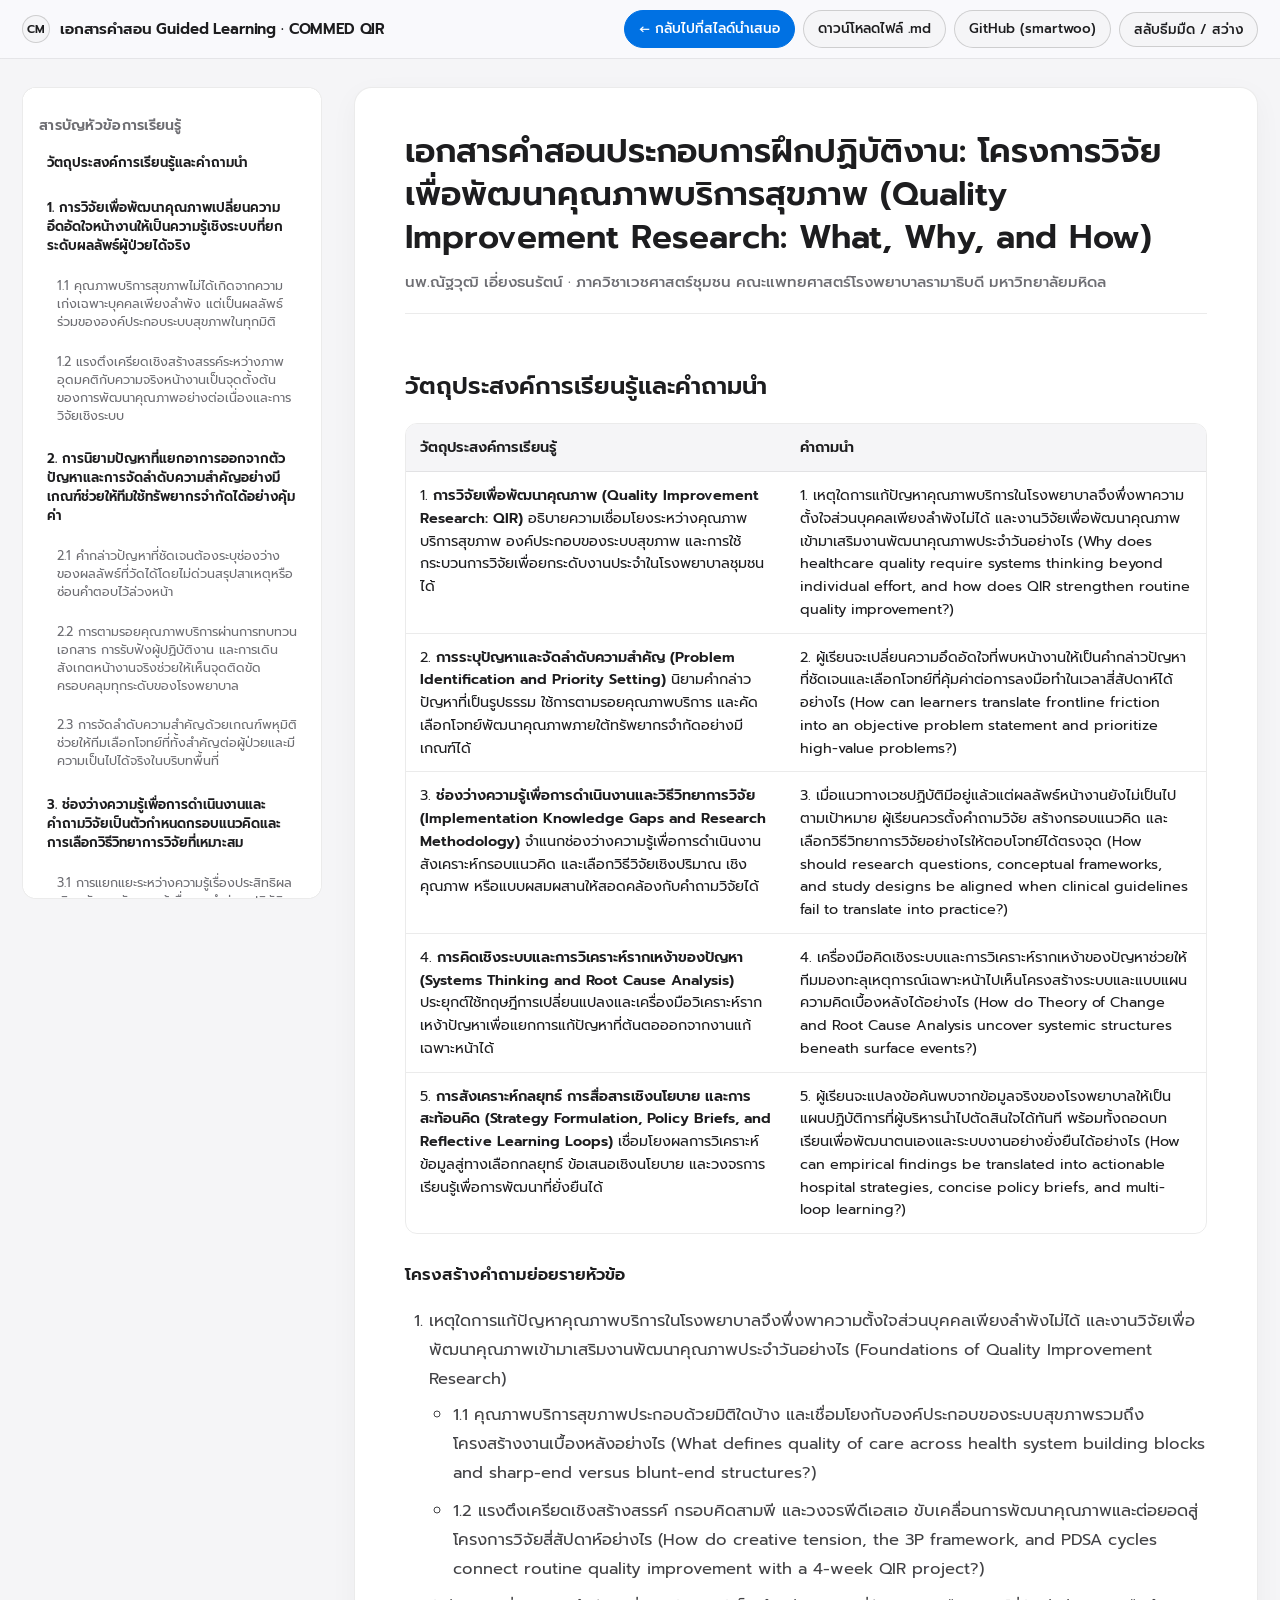
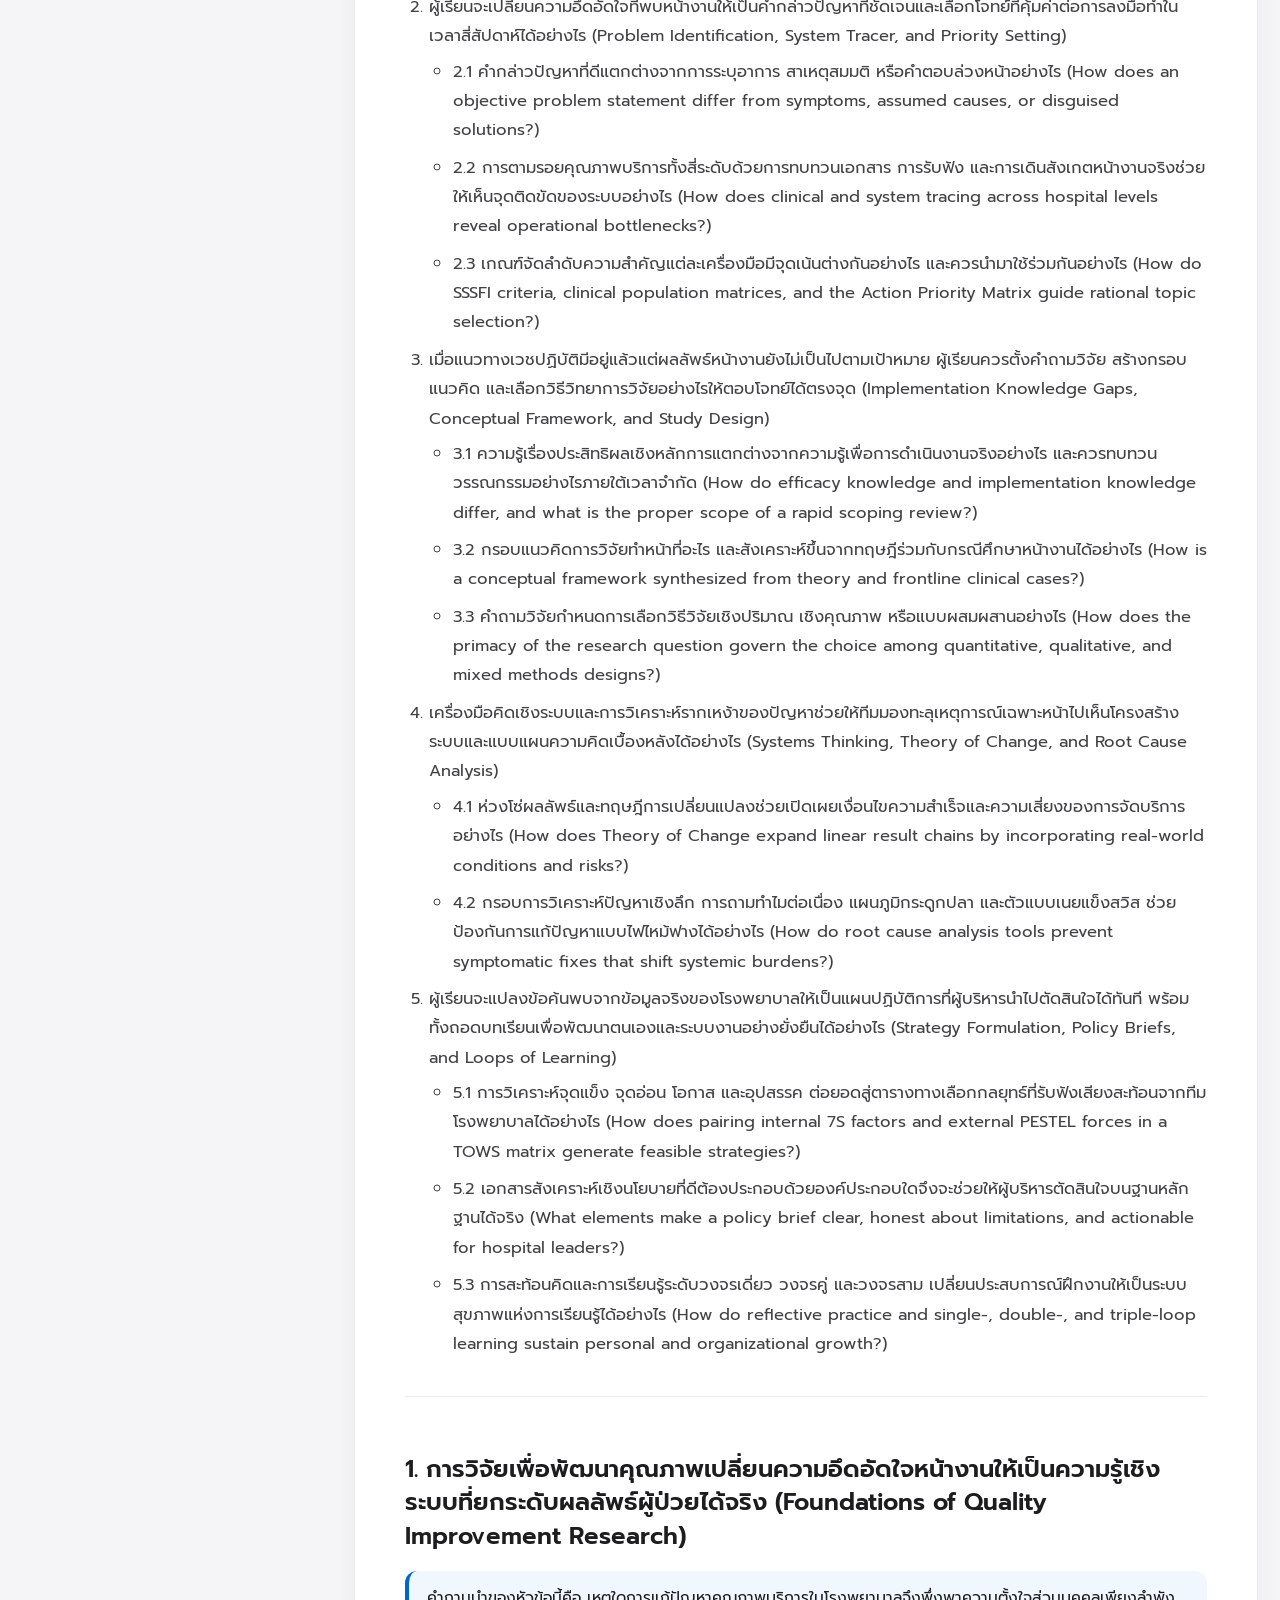
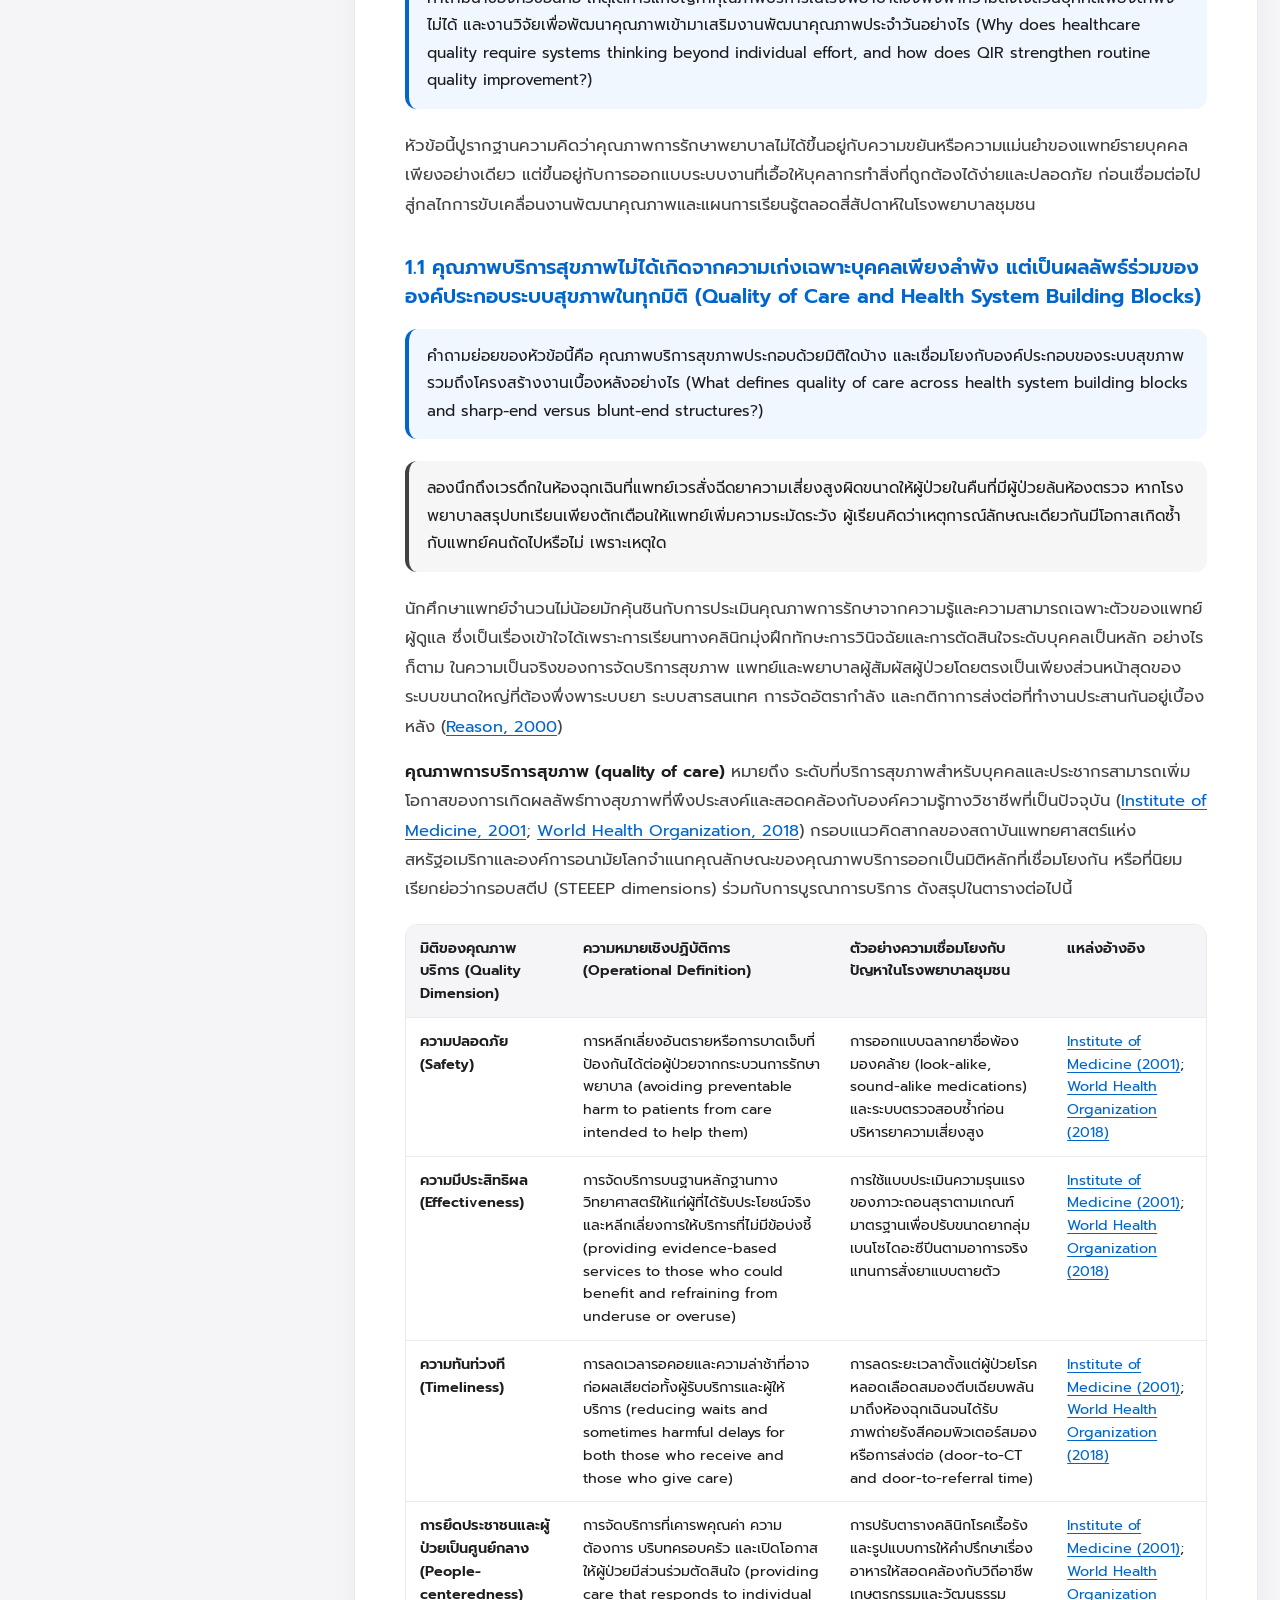
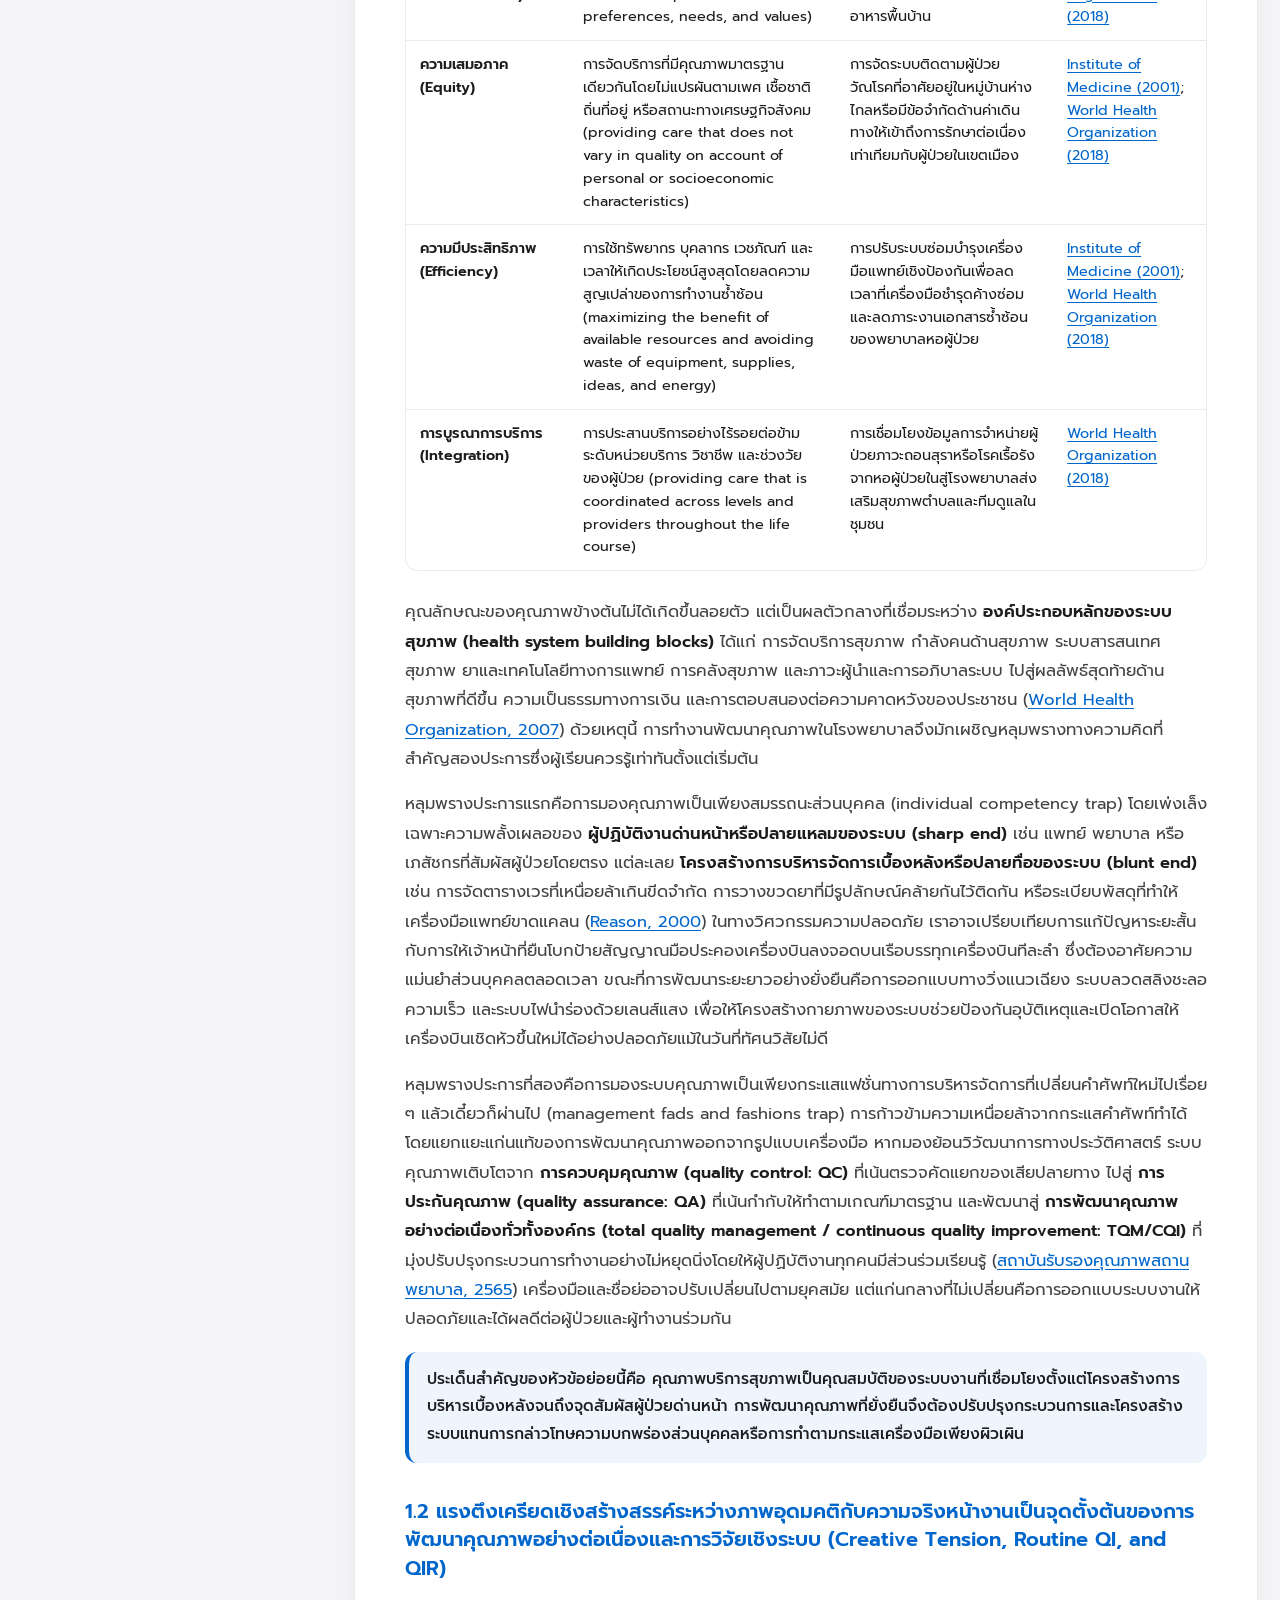
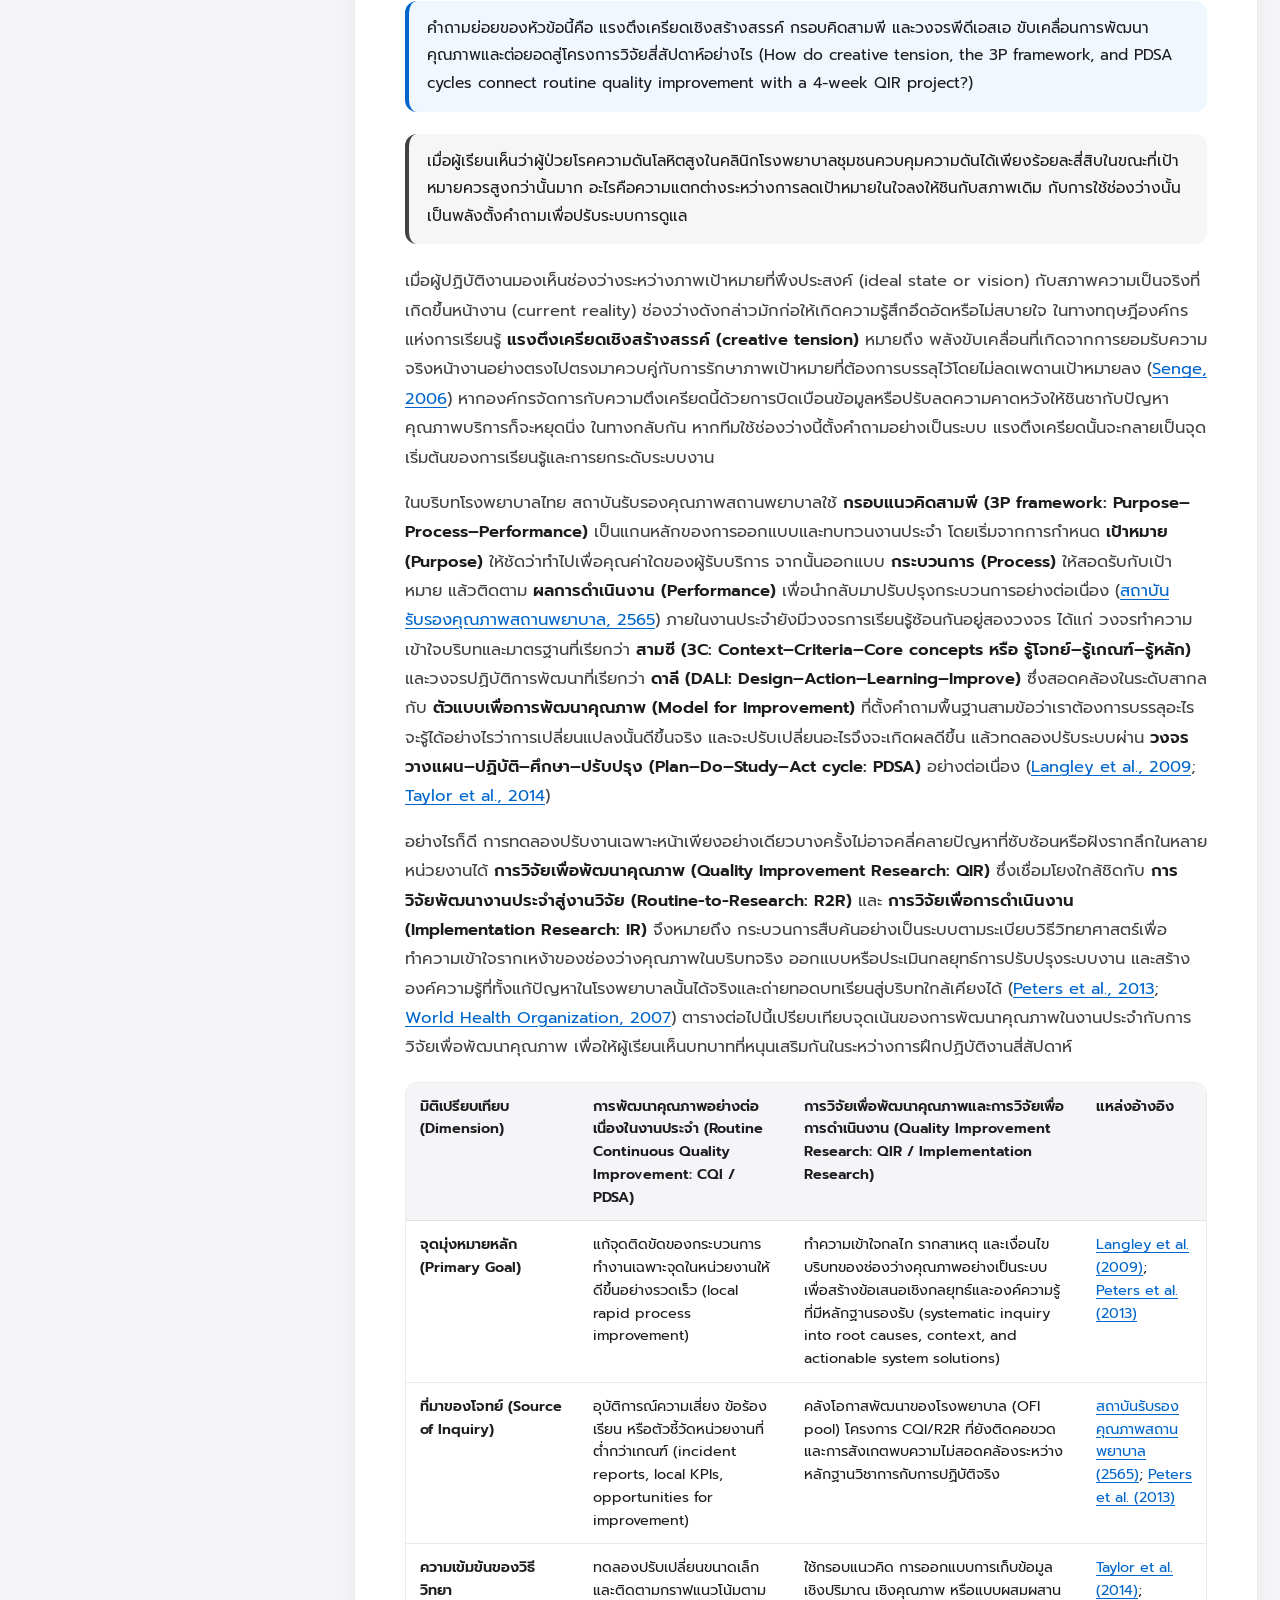
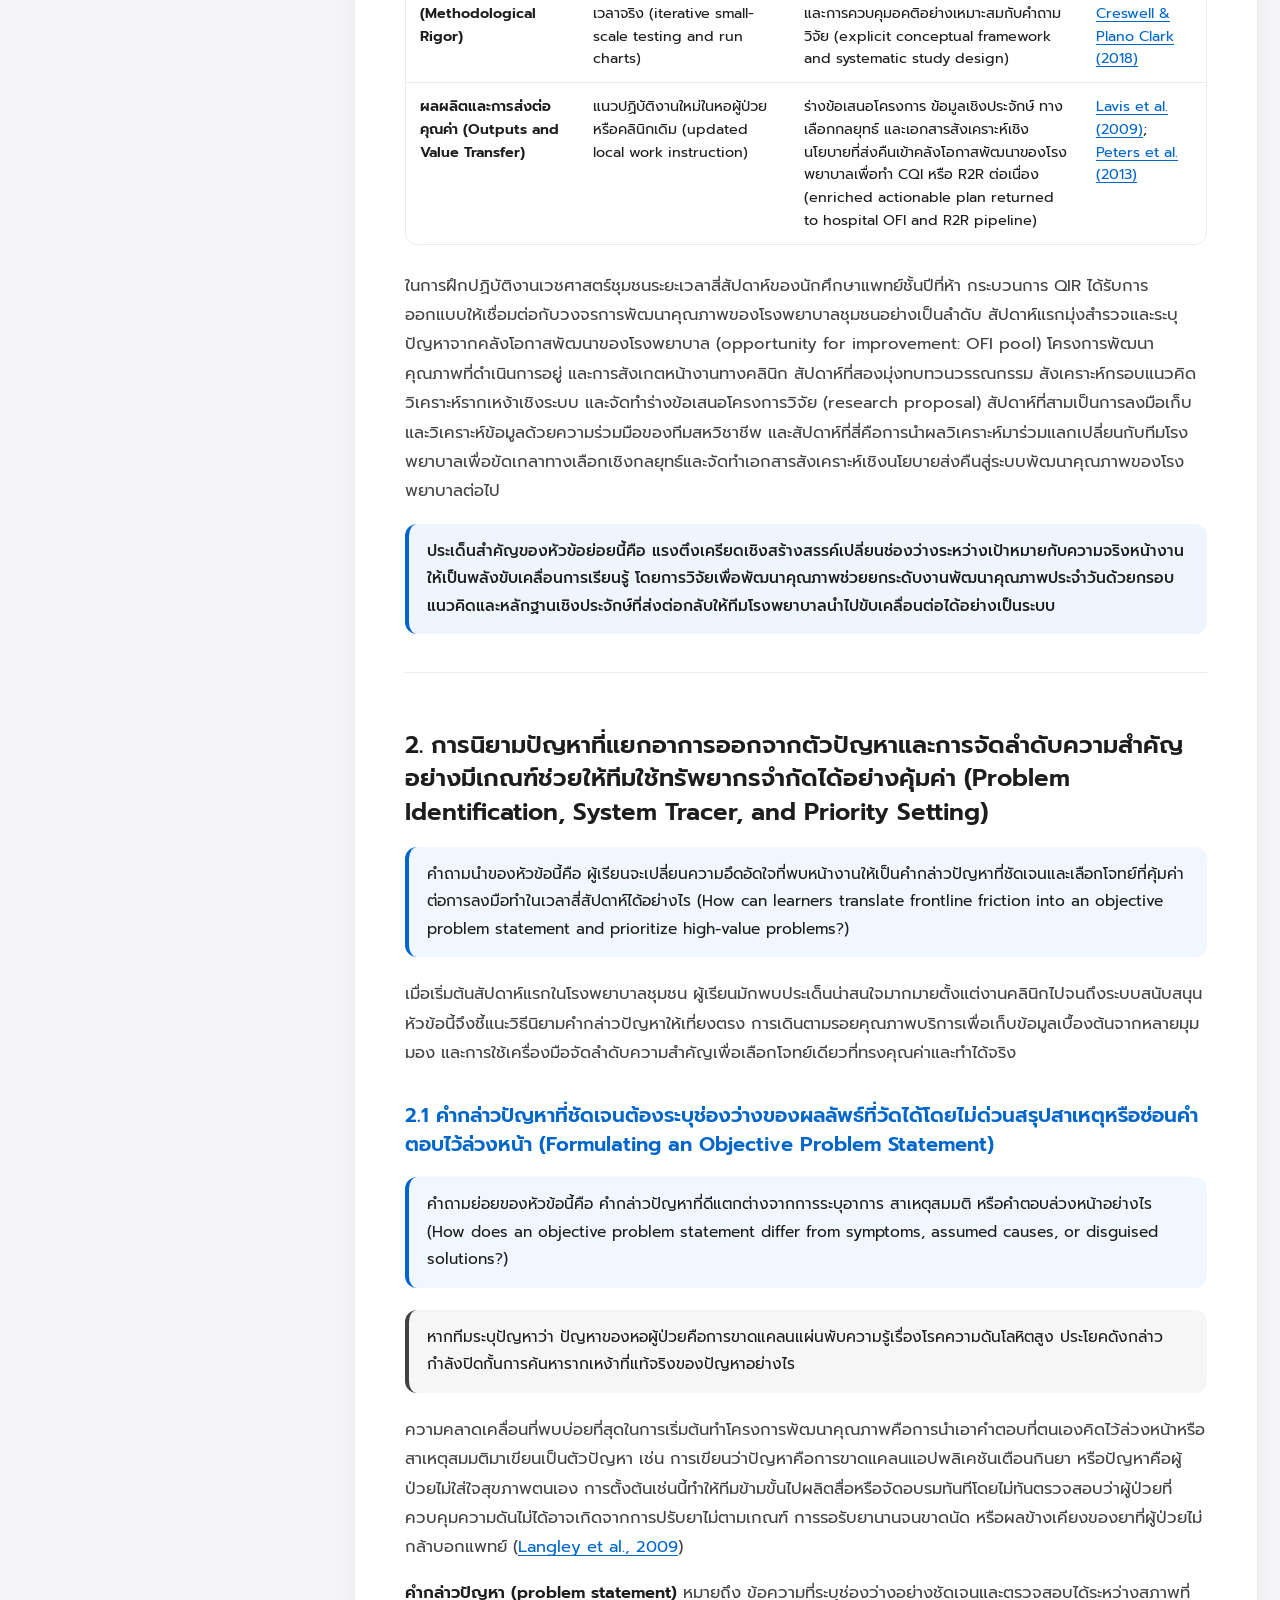
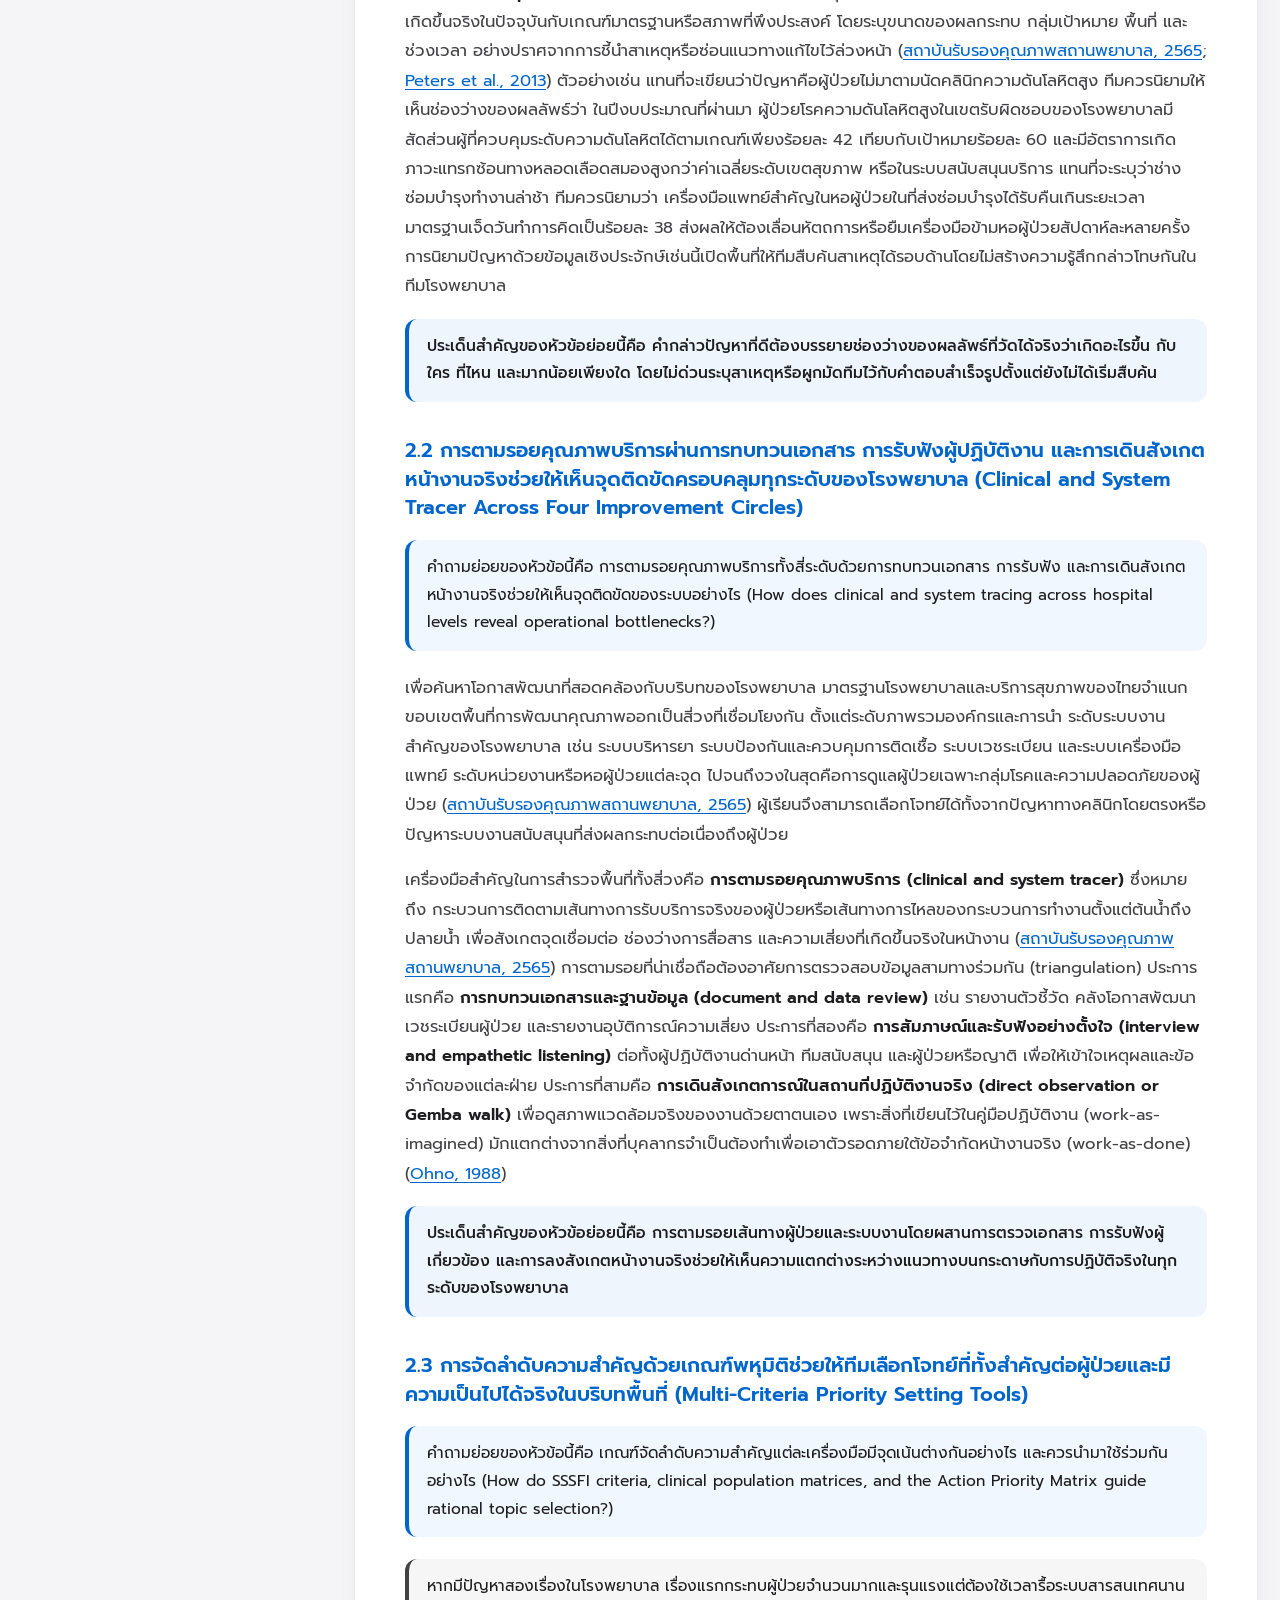
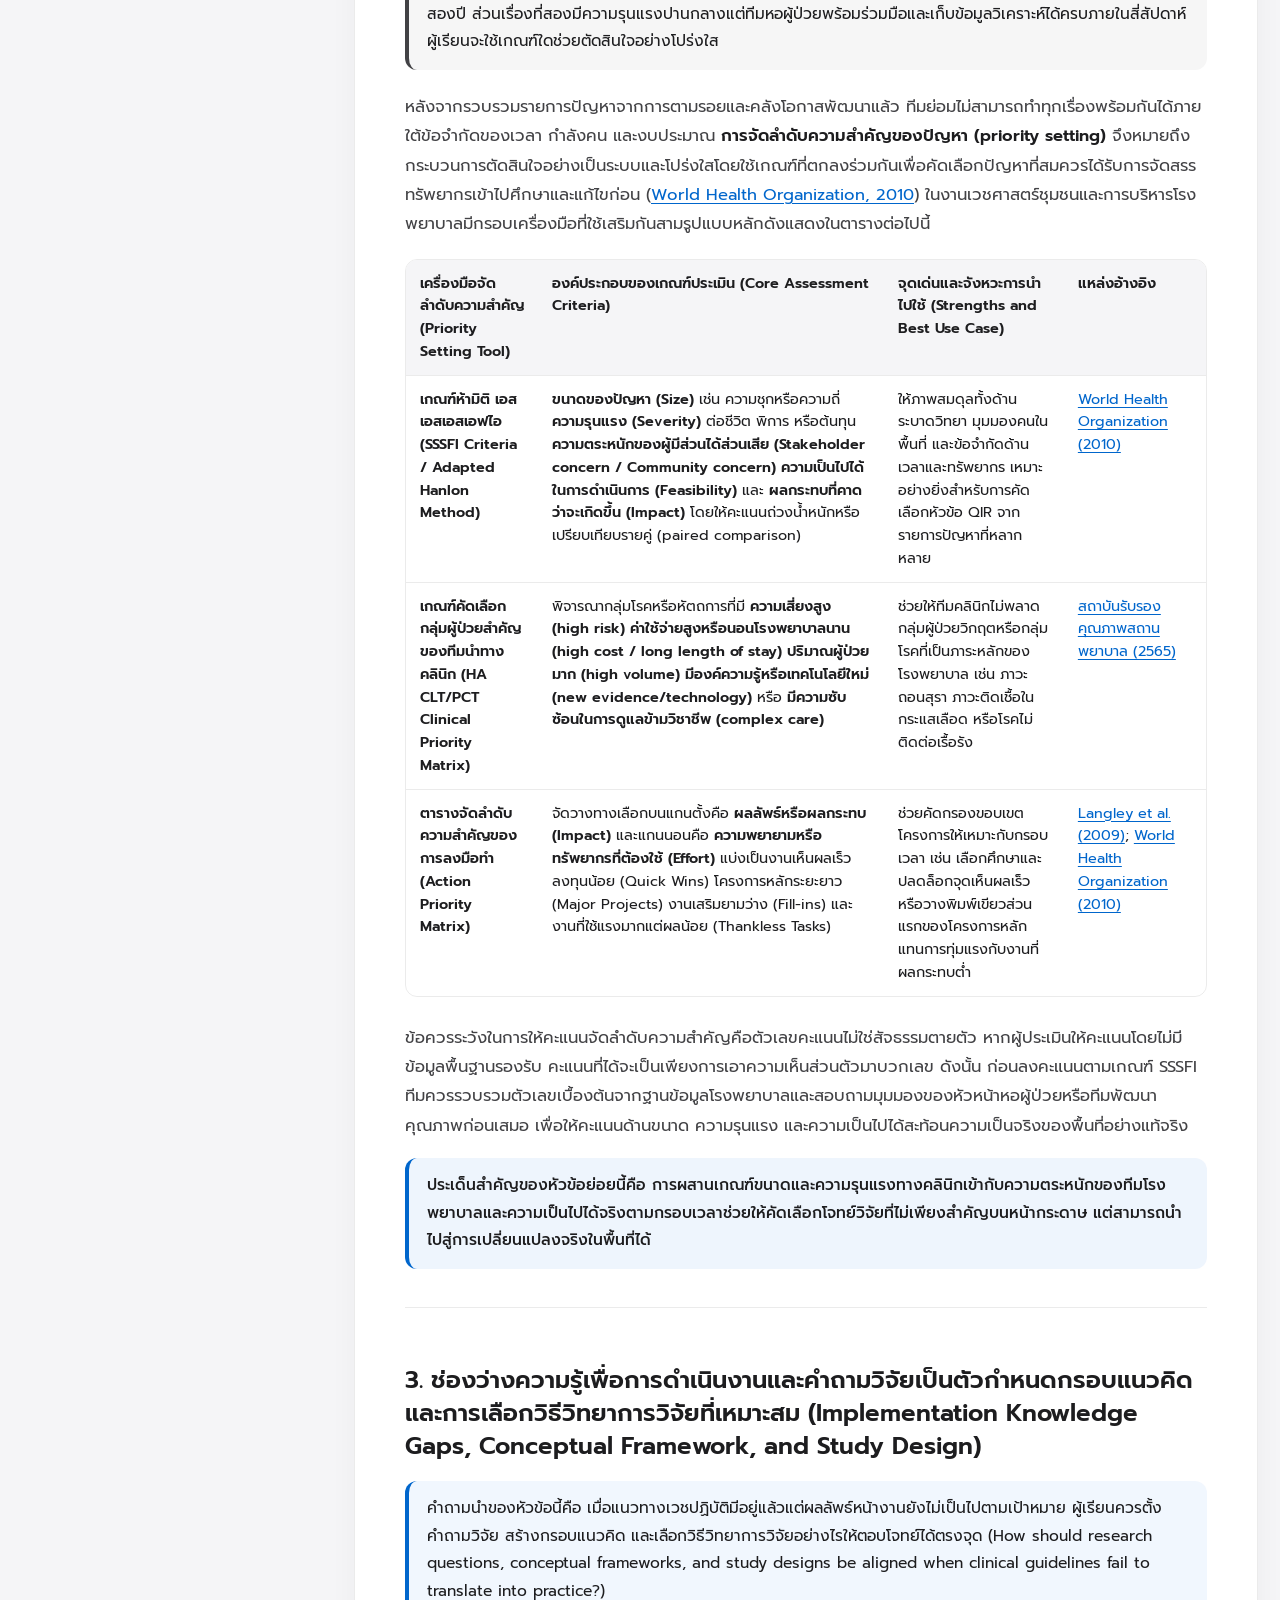
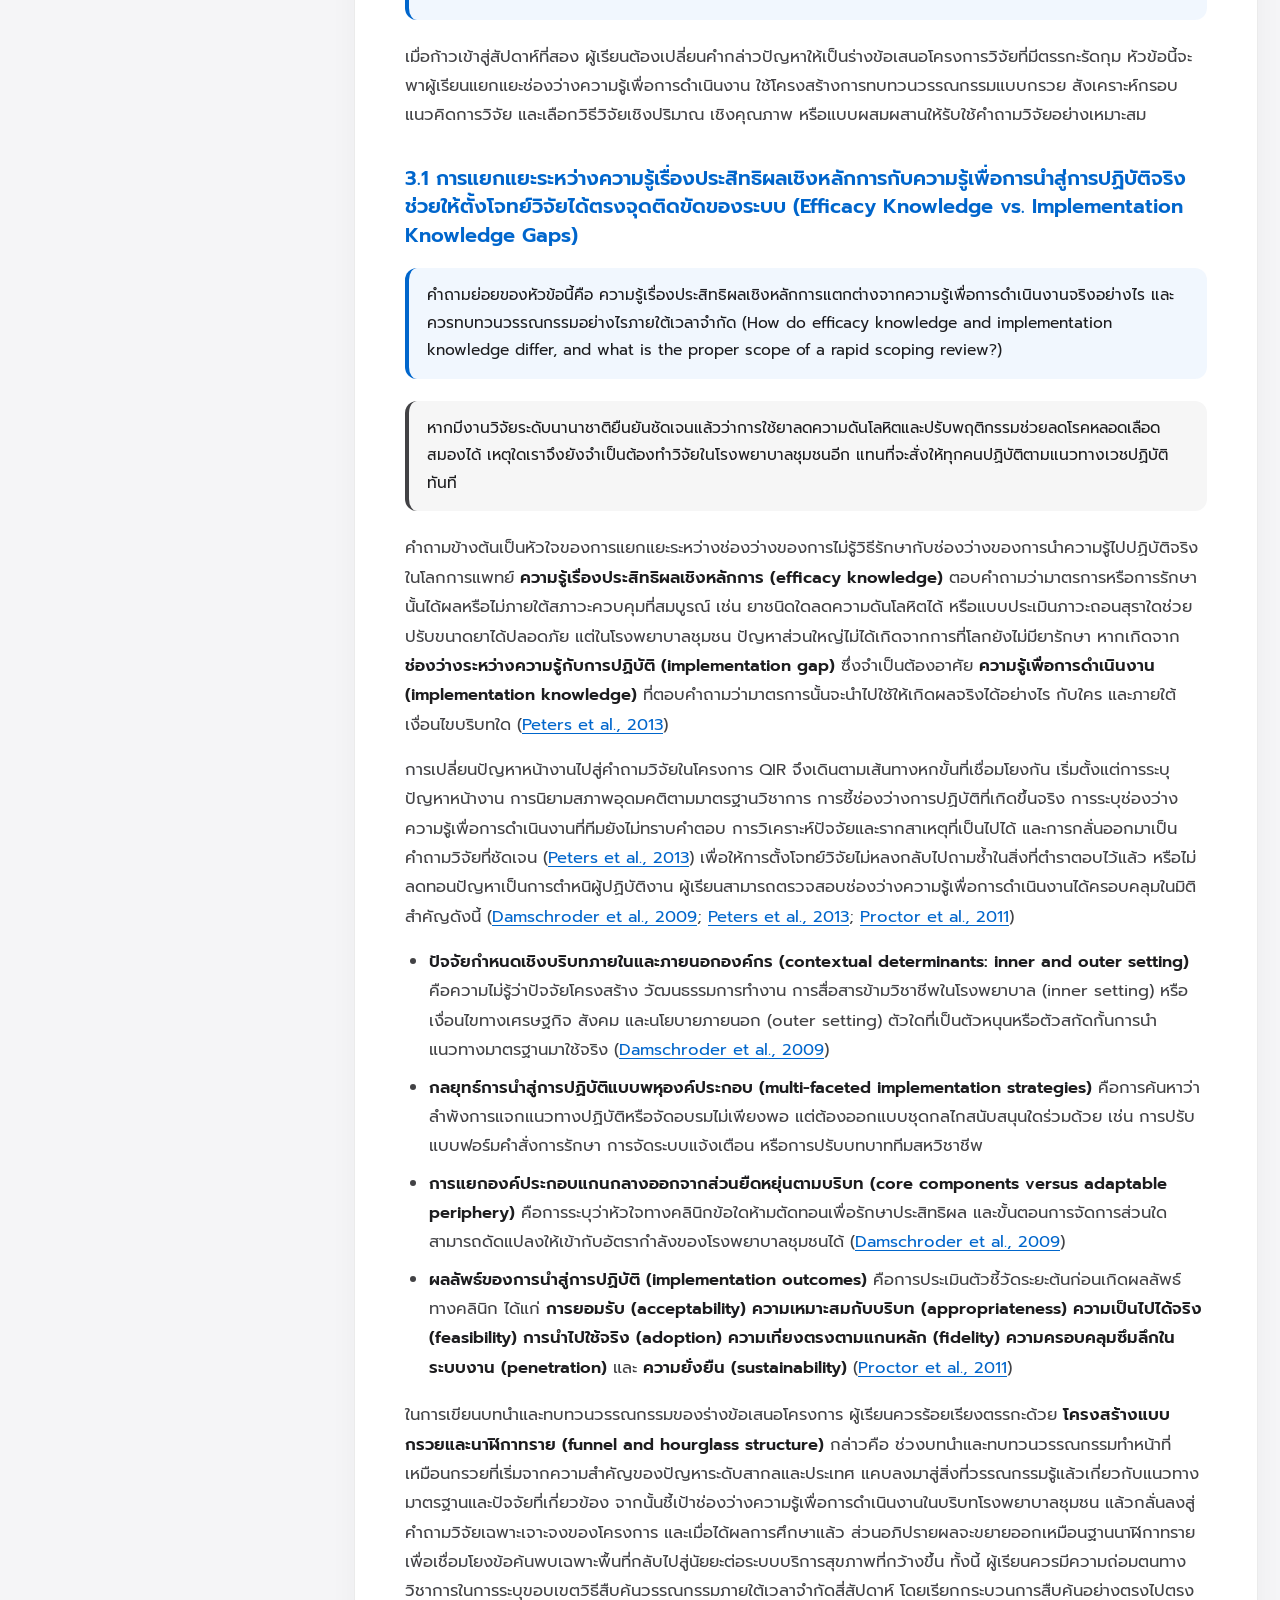
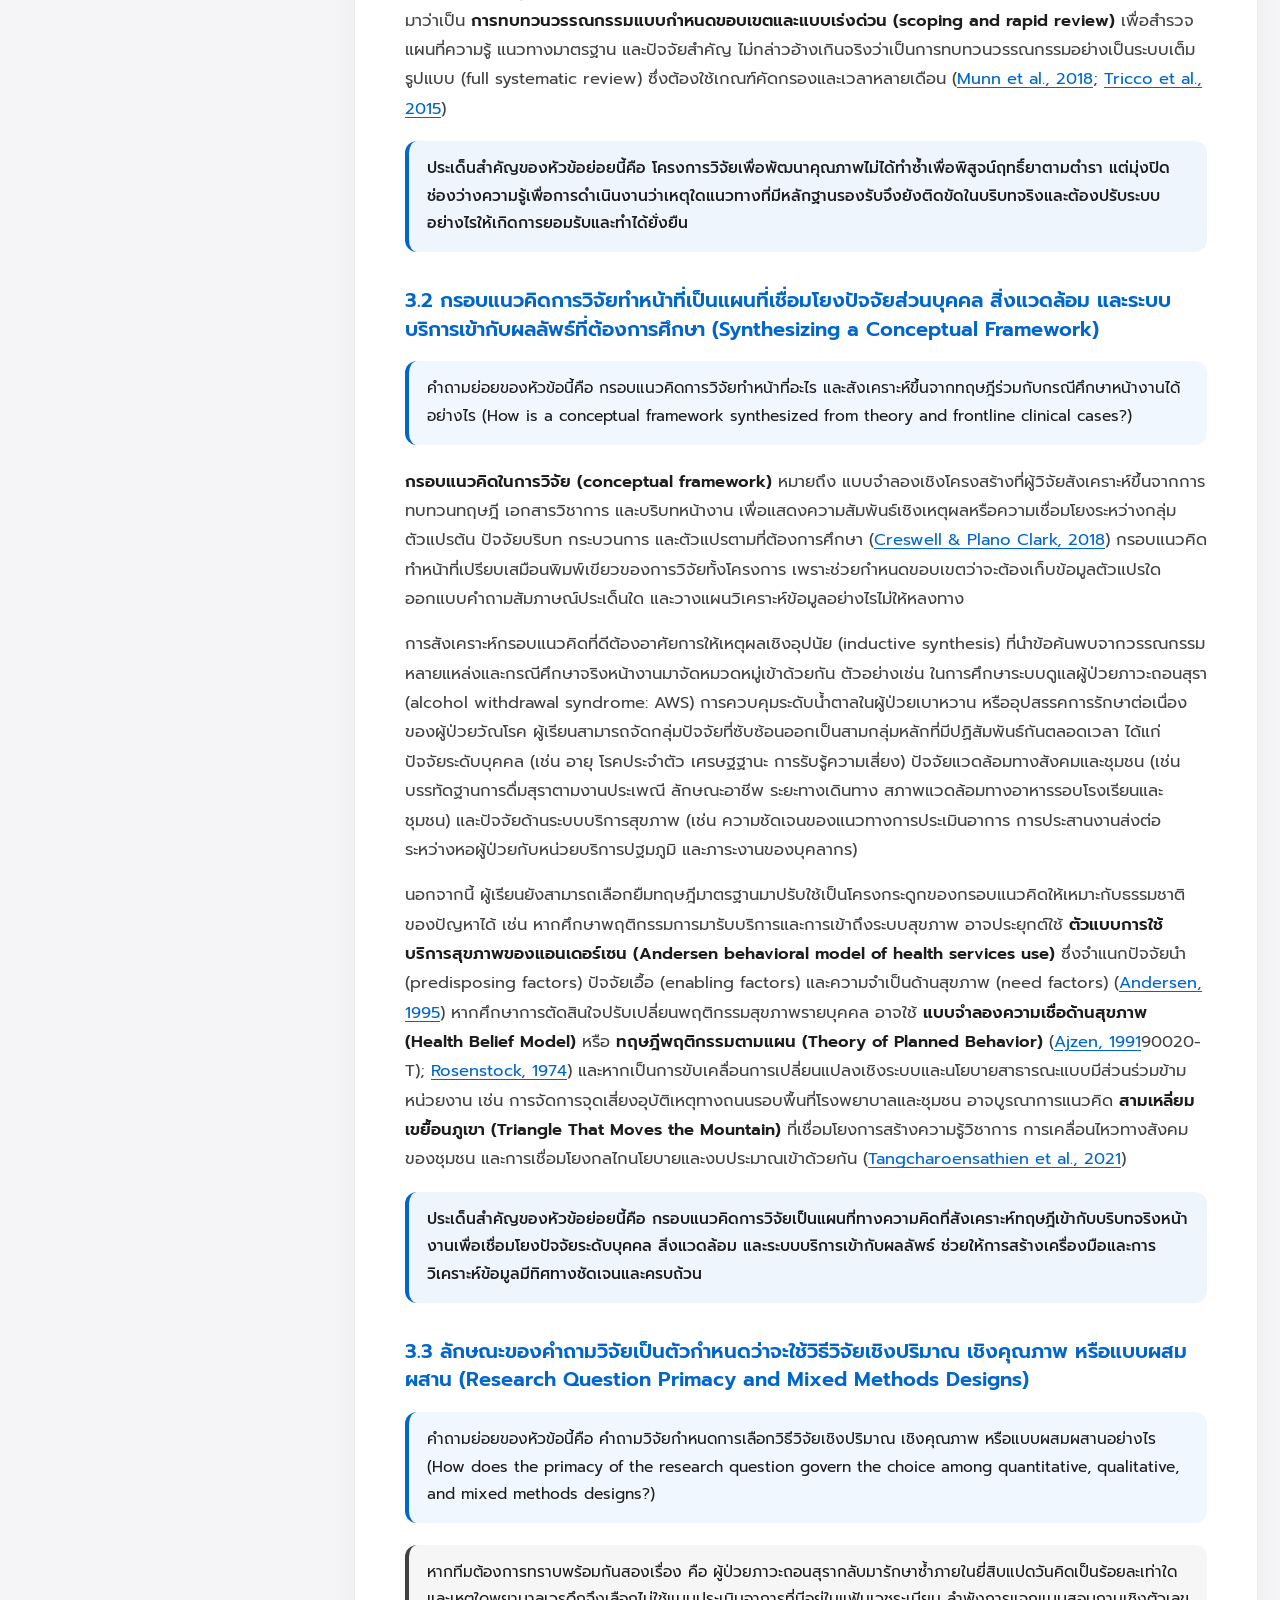
==== commit e5a6dd1d: "Refine visual system to cohesive Apple monochromatic & System Blue palette" ====
--- a/guide.html
+++ b/guide.html
@@ -5,7 +5,7 @@
 <meta name="viewport" content="width=device-width,initial-scale=1">
 <title>เอกสารคำสอน Guided Learning · โครงการวิจัยเพื่อพัฒนาคุณภาพบริการสุขภาพ (QIR)</title>
 <meta name="description" content="เอกสารคำสอนแบบ Guided Learning ฉบับสมบูรณ์ รายวิชาเวชศาสตร์ชุมชน ชั้นปีที่ 5 ภาควิชาเวชศาสตร์ชุมชน คณะแพทยศาสตร์โรงพยาบาลรามาธิบดี มหาวิทยาลัยมหิดล">
-<link rel="icon" href="data:image/svg+xml,%3Csvg xmlns='http://www.w3.org/2000/svg' viewBox='0 0 48 48'%3E%3Crect width='48' height='48' rx='12' fill='%2303040f'/%3E%3Ccircle cx='24' cy='24' r='14' fill='none' stroke='%23ffd05a' stroke-width='3.5'/%3E%3Cpath d='M16 25l5 5 11-12' fill='none' stroke='%23ff8f8a' stroke-width='3.8' stroke-linecap='round' stroke-linejoin='round'/%3E%3C/svg%3E">
+<link rel="icon" href="data:image/svg+xml,%3Csvg xmlns='http://www.w3.org/2000/svg' viewBox='0 0 48 48'%3E%3Crect width='48' height='48' rx='12' fill='%231d1d1f'/%3E%3Ccircle cx='24' cy='24' r='14' fill='none' stroke='%23f5f5f7' stroke-width='2.8' stroke-opacity='.35'/%3E%3Cpath d='M16 25l5 5 11-12' fill='none' stroke='%232997ff' stroke-width='3.8' stroke-linecap='round' stroke-linejoin='round'/%3E%3C/svg%3E">
 <style>
 @font-face { font-family: "Prompt"; font-weight: 300; font-display: swap; src: url("engine/fonts/Prompt-Light.ttf") format("truetype"); }
 @font-face { font-family: "Prompt"; font-weight: 400; font-display: swap; src: url("engine/fonts/Prompt-Regular.ttf") format("truetype"); }
@@ -14,71 +14,76 @@
 
 :root[data-theme="light"] {
   color-scheme: light;
-  --bg: #f7f8fc;
+  --bg: #f5f5f7;
   --paper: #ffffff;
-  --surface: #eef1f8;
-  --line: rgba(15, 23, 52, 0.12);
-  --line-strong: rgba(15, 23, 52, 0.24);
-  --text-1: #11162c;
-  --text-2: #2d3452;
-  --muted: #5b6280;
-  --accent: #9a5b00;
-  --accent-soft: rgba(184, 114, 0, 0.10);
-  --p1: #1d5fb0;
-  --p1-soft: rgba(29, 95, 176, 0.09);
-  --p2: #543ec2;
-  --p2-soft: rgba(84, 62, 194, 0.09);
-  --good: #157348;
-  --good-soft: rgba(21, 115, 72, 0.10);
+  --glass: rgba(251, 251, 253, 0.80);
+  --surface: #f5f5f7;
+  --line: rgba(0, 0, 0, 0.08);
+  --line-strong: rgba(0, 0, 0, 0.16);
+  --text-1: #1d1d1f;
+  --text-2: #424245;
+  --muted: #6e6e73;
+  --accent: #0066cc;
+  --accent-soft: rgba(0, 113, 227, 0.065);
+  --p1: #0066cc;
+  --p1-soft: rgba(0, 113, 227, 0.055);
+  --p2: #424245;
+  --p2-soft: rgba(29, 29, 31, 0.04);
+  --good: #0066cc;
+  --good-soft: rgba(0, 113, 227, 0.065);
 }
 
 :root[data-theme="dark"] {
   color-scheme: dark;
-  --bg: #050714;
-  --paper: #0d1024;
-  --surface: #161b36;
-  --line: rgba(255, 255, 255, 0.12);
-  --line-strong: rgba(255, 255, 255, 0.24);
-  --text-1: #f4f5fb;
-  --text-2: #d2d5e8;
-  --muted: #989eba;
-  --accent: #ffd05a;
-  --accent-soft: rgba(255, 208, 90, 0.13);
-  --p1: #8cc2ff;
-  --p1-soft: rgba(57, 135, 229, 0.18);
-  --p2: #c0b8ff;
-  --p2-soft: rgba(144, 133, 233, 0.18);
-  --good: #62e2b0;
-  --good-soft: rgba(47, 179, 131, 0.18);
+  --bg: #000000;
+  --paper: #121214;
+  --glass: rgba(18, 18, 20, 0.80);
+  --surface: #1d1d1f;
+  --line: rgba(255, 255, 255, 0.10);
+  --line-strong: rgba(255, 255, 255, 0.18);
+  --text-1: #f5f5f7;
+  --text-2: #c7c7cc;
+  --muted: #86868b;
+  --accent: #2997ff;
+  --accent-soft: rgba(41, 151, 255, 0.11);
+  --p1: #2997ff;
+  --p1-soft: rgba(41, 151, 255, 0.09);
+  --p2: #a1a1a6;
+  --p2-soft: rgba(255, 255, 255, 0.05);
+  --good: #2997ff;
+  --good-soft: rgba(41, 151, 255, 0.10);
 }
 
 * { box-sizing: border-box; }
 html { scroll-behavior: smooth; font-family: "Prompt", -apple-system, BlinkMacSystemFont, "Segoe UI", sans-serif; }
-body { margin: 0; background: var(--bg); color: var(--text-1); line-height: 1.78; font-size: 16.5px; }
-
-.read-progress { position: fixed; top: 0; left: 0; right: 0; height: 3px; z-index: 60; background: transparent; }
-.read-progress span { display: block; height: 100%; width: 0%; background: linear-gradient(90deg, #ff5cb8, #ff8f8a, #ffd250); }
+body { margin: 0; background: var(--bg); color: var(--text-1); line-height: 1.78; font-size: 16.5px; -webkit-font-smoothing: antialiased; }
+
+.read-progress { position: fixed; top: 0; left: 0; right: 0; height: 2.5px; z-index: 60; background: transparent; }
+.read-progress span { display: block; height: 100%; width: 0%; background: #0071e3; }
 
 .nav-bar {
   position: sticky; top: 0; z-index: 50;
   display: flex; align-items: center; justify-content: space-between; gap: 12px;
-  padding: 10px 22px; background: var(--paper); border-bottom: 1px solid var(--line);
-}
-.nav-brand { font-weight: 600; font-size: 15px; color: var(--text-1); display: flex; align-items: center; gap: 10px; }
+  padding: 10px 22px; background: var(--glass);
+  backdrop-filter: saturate(180%) blur(20px); -webkit-backdrop-filter: saturate(180%) blur(20px);
+  border-bottom: 1px solid var(--line);
+}
+.nav-brand { font-weight: 600; font-size: 15px; color: var(--text-1); display: flex; align-items: center; gap: 10px; letter-spacing: -0.01em; }
 .nav-crest {
   display: inline-flex; align-items: center; justify-content: center;
-  width: 28px; height: 28px; border-radius: 50%; background: var(--p1-soft);
-  border: 1px solid var(--p1); color: var(--p1); font-size: 12px; font-weight: 600;
+  width: 28px; height: 28px; border-radius: 50%; background: var(--surface);
+  border: 1px solid var(--line-strong); color: var(--text-1); font-size: 11.5px; font-weight: 600;
 }
 .nav-actions { display: flex; align-items: center; gap: 8px; flex-wrap: wrap; }
 .btn-chip {
   display: inline-flex; align-items: center; gap: 6px;
-  padding: 6px 13px; border-radius: 999px; border: 1px solid var(--line-strong);
+  padding: 6px 14px; border-radius: 999px; border: 1px solid var(--line-strong);
   background: var(--surface); color: var(--text-1); text-decoration: none;
   font-family: inherit; font-size: 13.5px; font-weight: 500; cursor: pointer;
 }
 .btn-chip:hover { border-color: var(--p1); color: var(--p1); }
-.btn-chip--primary { background: var(--p1-soft); border-color: var(--p1); color: var(--p1); }
+.btn-chip--primary { background: #0071e3; border-color: #0071e3; color: #ffffff; }
+.btn-chip--primary:hover { background: #0077ed; border-color: #0077ed; color: #ffffff; }
 
 .layout {
   max-width: 1320px; margin: 0 auto; padding: 28px 22px 80px;
